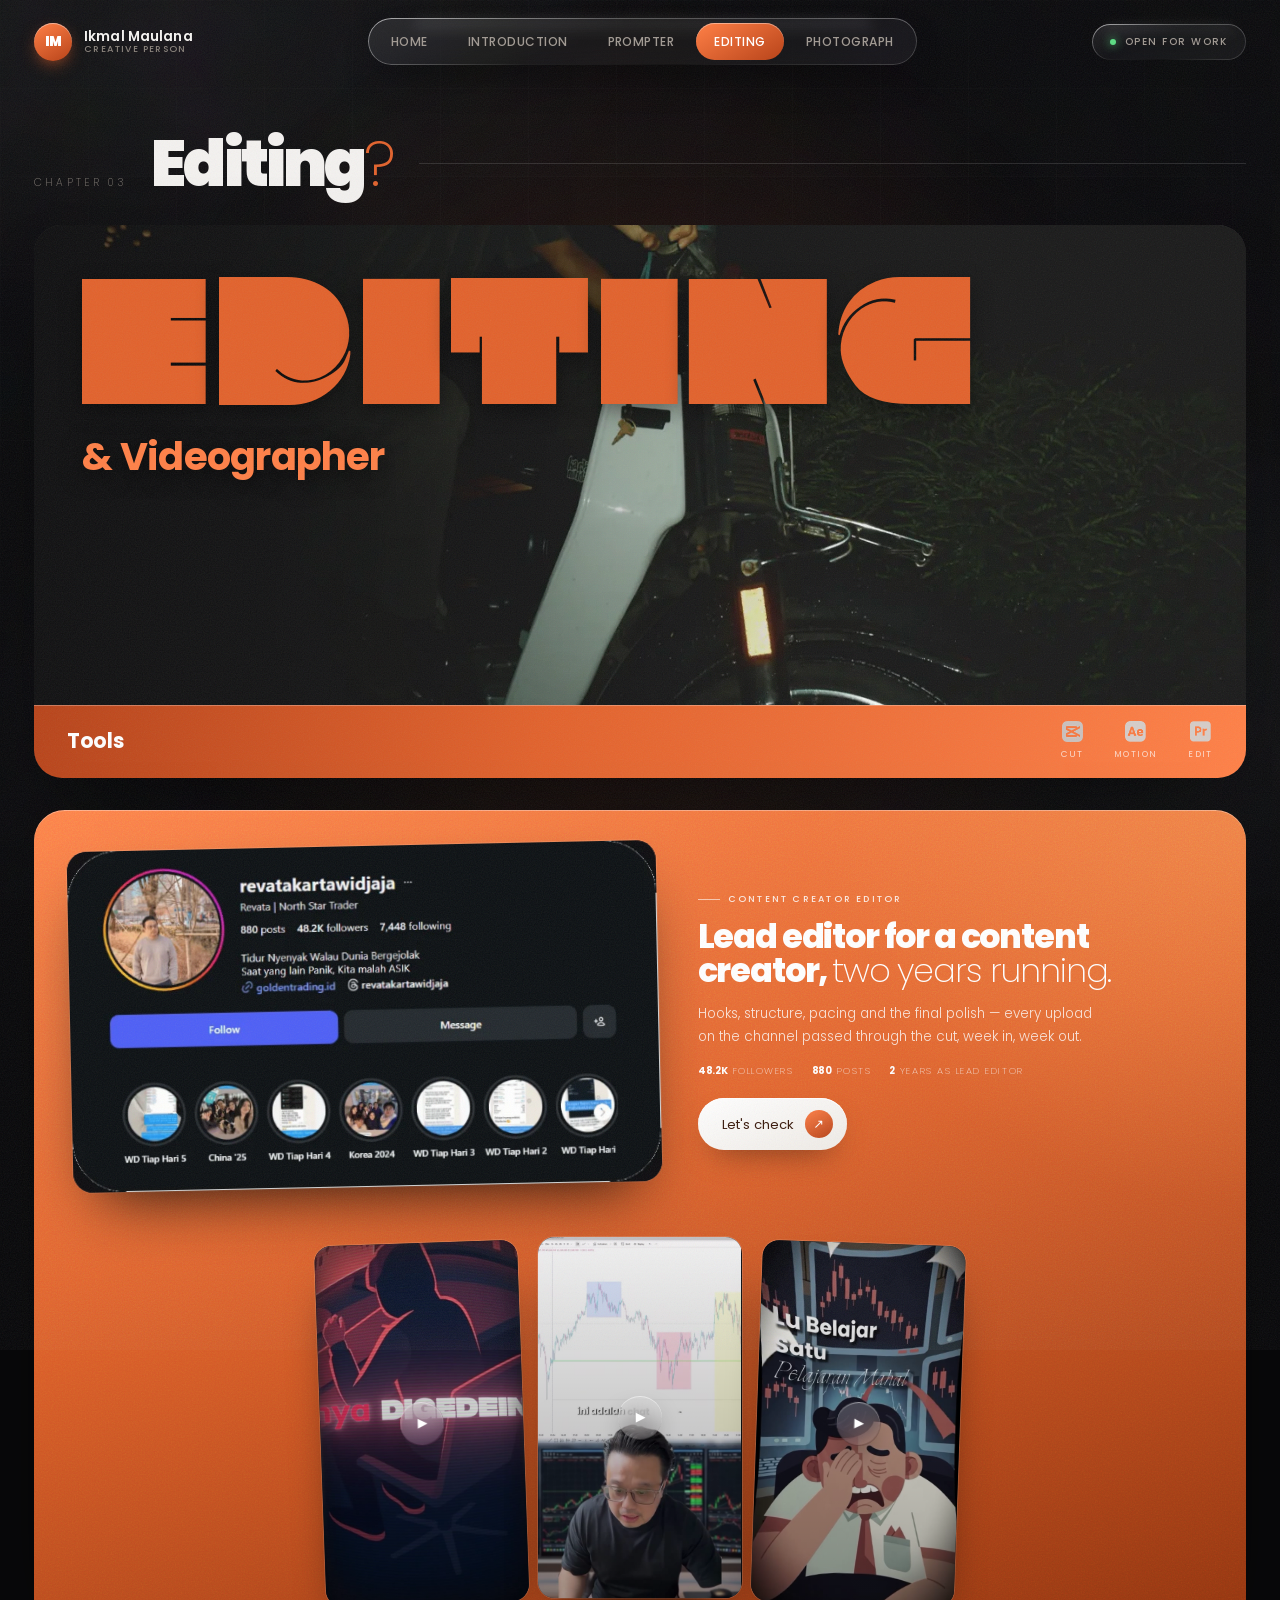
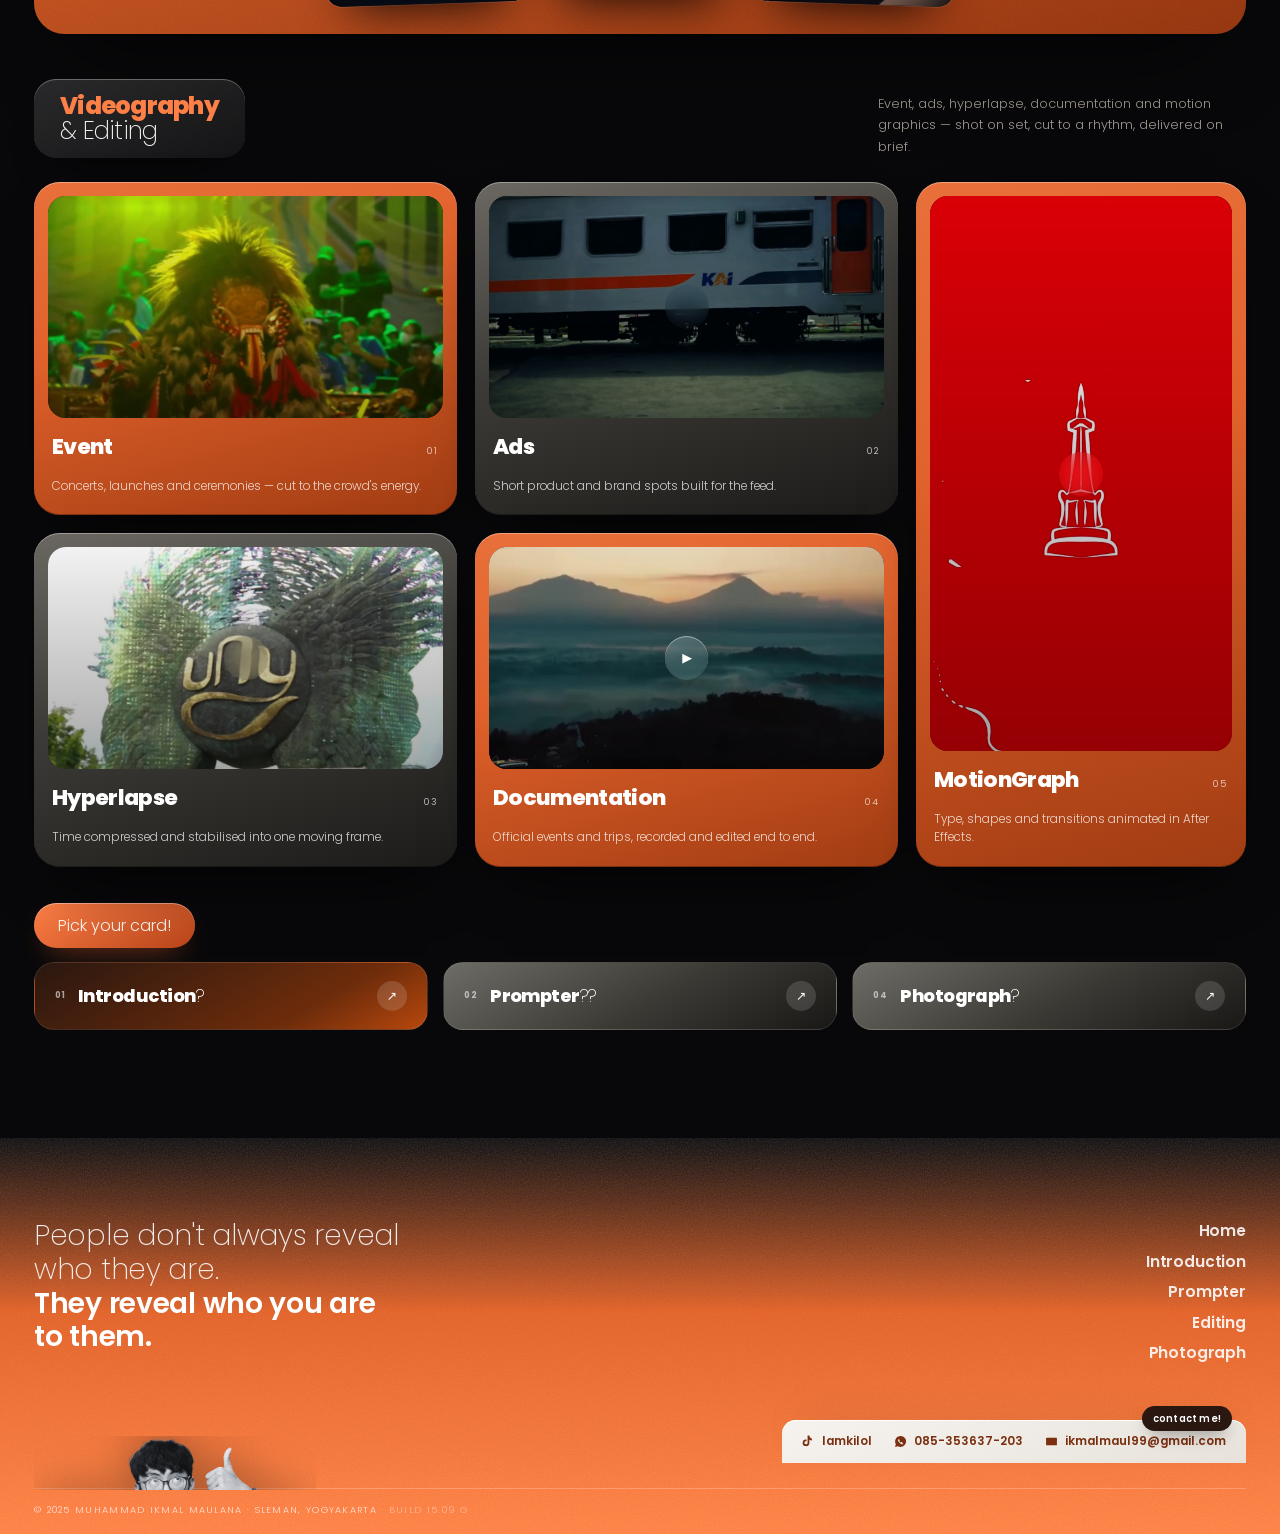
==== editing.html @ 2e22f9b2 "Initial commit" ====
<!DOCTYPE html>
<html lang="en">
<head>
<meta charset="UTF-8">
<meta name="viewport" content="width=device-width, initial-scale=1, viewport-fit=cover">
<title>Editing & Videography — Ikmal Maulana</title>
<meta name="description" content="Two years as lead editor for a content creator. Event, ads, hyperlapse, documentation and motion graphics.">
<meta name="author" content="Muhammad Ikmal Maulana">
<meta name="theme-color" content="#08080a">

<!-- Link preview (WhatsApp, Instagram, X, LinkedIn).
     PENTING: setelah website di-upload, ganti "https://ganti-dengan-domain-kamu.com"
     di bawah dengan alamat asli websitemu. Preview hanya muncul kalau alamatnya lengkap. -->
<meta property="og:type" content="website">
<meta property="og:title" content="Editing & Videography — Ikmal Maulana">
<meta property="og:description" content="Two years as lead editor for a content creator. Event, ads, hyperlapse, documentation and motion graphics.">
<meta property="og:url" content="https://ganti-dengan-domain-kamu.com/editing.html">
<meta property="og:image" content="https://ganti-dengan-domain-kamu.com/assets/share/og-editing.jpg">
<meta property="og:image:width" content="1200">
<meta property="og:image:height" content="630">
<meta property="og:locale" content="en_US">
<meta name="twitter:card" content="summary_large_image">
<meta name="twitter:title" content="Editing & Videography — Ikmal Maulana">
<meta name="twitter:description" content="Two years as lead editor for a content creator. Event, ads, hyperlapse, documentation and motion graphics.">
<meta name="twitter:image" content="https://ganti-dengan-domain-kamu.com/assets/share/og-editing.jpg">

<link rel="icon" href="data:image/svg+xml,%3Csvg xmlns='http://www.w3.org/2000/svg' viewBox='0 0 64 64'%3E%3Cdefs%3E%3ClinearGradient id='g' x1='0' y1='0' x2='1' y2='1'%3E%3Cstop offset='0' stop-color='%23ff8047'/%3E%3Cstop offset='1' stop-color='%23b8441a'/%3E%3C/linearGradient%3E%3C/defs%3E%3Crect width='64' height='64' rx='15' fill='url(%23g)'/%3E%3Ctext x='32' y='44' font-family='Helvetica,Arial,sans-serif' font-size='30' font-weight='bold' fill='%23fff' text-anchor='middle'%3EIM%3C/text%3E%3C/svg%3E">

<link rel="preconnect" href="https://fonts.googleapis.com">
<link rel="preconnect" href="https://fonts.gstatic.com" crossorigin>
<link href="https://fonts.googleapis.com/css2?family=Poppins:wght@100;200;300;400;500;600;700;800;900&display=swap" rel="stylesheet">
<link rel="stylesheet" href="assets/style.css">
<noscript><style>.rv,.rise,.wordmark .gl{opacity:1!important;transform:none!important}#pre{display:none}</style></noscript>
</head>
<body class="sub">

<!-- ░░ ENVIRONMENT ░░ -->
<div class="env">
  <div class="concrete"></div>
  <div class="grid"></div>
  <div class="bloom" id="bloom"></div>
</div>
<div class="grain"></div>

<!-- ░░ NAV ░░ -->
<nav class="nav">
  <a href="index.html" class="mark">
    <span class="mark-glyph">IM</span>
    <span class="mark-txt"><b>Ikmal Maulana</b><span class="mono">Creative Person</span></span>
  </a>

  <div class="nav-mid glass">
    <a href="index.html" class="mono">Home</a>
    <a href="introduction.html" class="mono">Introduction</a>
    <a href="prompter.html" class="mono">Prompter</a>
    <a href="editing.html" class="mono on" aria-current="page">Editing</a>
    <a href="photograph.html" class="mono">Photograph</a>
  </div>

  <div class="nav-end">
    <div class="status glass mono"><span class="led"></span> Open for work</div>
    <button class="burger glass" id="burger" aria-label="Menu">
      <span></span><span></span><span></span>
    </button>
  </div>
</nav>

<!-- ░░ MOBILE SHEET ░░ -->
<div class="sheet glass" id="sheet">
  <a href="introduction.html">Introduction <i>01</i></a>
  <a href="prompter.html">Prompter <i>02</i></a>
  <a href="editing.html" aria-current="page">Editing <i>03</i></a>
  <a href="photograph.html">Photograph <i>04</i></a>
  <a href="mailto:ikmalmaul99@gmail.com">Contact <i>→</i></a>
</div>

<!-- ░░ 03 · EDITING ░░ -->
<section class="chapter" id="editing">
  <div class="wrap">

    <header class="ch-head rv">
      <span class="ch-no">Chapter 03</span>
      <h2 class="ch-title">Editing<em>?</em></h2>
      <span class="ch-rule"></span>
    </header>

    <!-- banner: dark frame, the wordmark set hard left, tools on the rail -->
    <div class="banner banner--edit rv">
      <picture class="banner-bg">
        <source srcset="assets/media/edit-banner.webp" type="image/webp">
        <img src="assets/media/edit-banner.jpg" alt="Night ride on a moped"
             width="1366" height="725" decoding="async" loading="lazy">
      </picture>

      <div class="banner-tl">
        <span class="banner-word dovde" data-split>Editing</span>
        <span class="banner-sub">&amp; Videographer</span>
      </div>

      <div class="rail">
        <span class="rail-lbl">Tools</span>
        <ul class="rail-list">
          <li><img src="assets/tools/capcut.png" alt="CapCut" loading="lazy"><i>Cut</i></li>
          <li><img src="assets/tools/after-effects.png" alt="After Effects" loading="lazy"><i>Motion</i></li>
          <li><img src="assets/tools/premiere-pro.png" alt="Premiere Pro" loading="lazy"><i>Edit</i></li>
        </ul>
      </div>
    </div>

    <!-- ── content creator editor — the band and the receipts ── -->
    <div class="creator rv">
      <div class="creator-card">
        <picture>
          <source srcset="assets/media/edit-creator-profile.webp" type="image/webp">
          <img src="assets/media/edit-creator-profile.jpg" alt="Instagram profile @revatakartawidjaja — 48.2K followers"
               width="784" height="453" decoding="async" loading="lazy">
        </picture>
      </div>

      <div class="creator-say">
        <span class="c-kicker"><i></i>Content Creator Editor</span>
        <h3>Lead editor for a content creator, <em>two years running.</em></h3>
        <p>Hooks, structure, pacing and the final polish — every upload on the channel
           passed through the cut, week in, week out.</p>
        <div class="creator-figs">
          <span><b>48.2K</b> followers</span>
          <span><b>880</b> posts</span>
          <span><b>2</b> years as lead editor</span>
        </div>
        <a class="lede-cta" href="https://www.instagram.com/revatakartawidjaja/" target="_blank" rel="noopener">
          <span>Let's check</span><i>↗</i>
        </a>
      </div>

      <div class="creator-reel">
        <figure class="shot">
          <video src="assets/media/creator-01.mp4" poster="assets/media/thumbs/edit-creator-01.jpg"
                 preload="none" muted loop playsinline aria-label="Creator clip 1"></video>
          <button class="play" type="button" aria-label="Play Creator clip 1"><i>▶</i></button>
        </figure>
        <figure class="shot">
          <video src="assets/media/creator%202.mp4" poster="assets/media/thumbs/edit-creator-02.jpg"
                 preload="none" muted loop playsinline aria-label="Creator clip 2"></video>
          <button class="play" type="button" aria-label="Play Creator clip 2"><i>▶</i></button>
        </figure>
        <figure class="shot">
          <video src="assets/media/Creator%203.mp4" poster="assets/media/thumbs/edit-creator-03.jpg"
                 preload="none" muted loop playsinline aria-label="Creator clip 3"></video>
          <button class="play" type="button" aria-label="Play Creator clip 3"><i>▶</i></button>
        </figure>
      </div>
    </div>

    <!-- ── videography & editing — five kinds of cut ── -->
    <div class="vg-head rv">
      <span class="vg-pill">Videography <em>&amp; Editing</em></span>
      <p>Event, ads, hyperlapse, documentation and motion graphics — shot on set,
         cut to a rhythm, delivered on brief.</p>
    </div>

    <div class="vg-grid">
      <article class="vg-card vg--ev rv">
        <figure class="shot">
          <video src="assets/media/Event.mp4" poster="assets/media/thumbs/edit-event.jpg"
                 preload="none" muted loop playsinline aria-label="Event reel"></video>
          <button class="play" type="button" aria-label="Play Event reel"><i>▶</i></button>
        </figure>
        <div class="vg-foot"><h4>Event</h4><span class="vg-n">01</span></div>
        <span class="vg-sub">Concerts, launches and ceremonies — cut to the crowd's energy.</span>
      </article>
      <article class="vg-card vg--ads rv">
        <figure class="shot">
          <video src="assets/media/ads.mp4" poster="assets/media/thumbs/edit-ads.jpg"
                 preload="none" muted loop playsinline aria-label="Ads reel"></video>
          <button class="play" type="button" aria-label="Play Ads reel"><i>▶</i></button>
        </figure>
        <div class="vg-foot"><h4>Ads</h4><span class="vg-n">02</span></div>
        <span class="vg-sub">Short product and brand spots built for the feed.</span>
      </article>
      <article class="vg-card vg--hy rv">
        <figure class="shot">
          <video src="assets/media/hyperlapse.mp4" poster="assets/media/thumbs/edit-hyperlapse.jpg"
                 preload="none" muted loop playsinline aria-label="Hyperlapse"></video>
          <button class="play" type="button" aria-label="Play Hyperlapse"><i>▶</i></button>
        </figure>
        <div class="vg-foot"><h4>Hyperlapse</h4><span class="vg-n">03</span></div>
        <span class="vg-sub">Time compressed and stabilised into one moving frame.</span>
      </article>
      <article class="vg-card vg--doc rv">
        <figure class="shot">
          <video src="assets/media/documentation.mp4" poster="assets/media/thumbs/edit-documentation.jpg"
                 preload="none" muted loop playsinline aria-label="Documentation reel"></video>
          <button class="play" type="button" aria-label="Play Documentation reel"><i>▶</i></button>
        </figure>
        <div class="vg-foot"><h4>Documentation</h4><span class="vg-n">04</span></div>
        <span class="vg-sub">Official events and trips, recorded and edited end to end.</span>
      </article>
      <article class="vg-card vg--mg rv">
        <figure class="shot">
          <video src="assets/media/motiongraph.mp4" poster="assets/media/thumbs/edit-motiongraph.jpg"
                 preload="none" muted loop playsinline aria-label="Motion graphics"></video>
          <button class="play" type="button" aria-label="Play Motion graphics"><i>▶</i></button>
        </figure>
        <div class="vg-foot"><h4>MotionGraph</h4><span class="vg-n">05</span></div>
        <span class="vg-sub">Type, shapes and transitions animated in After Effects.</span>
      </article>
    </div>

    <!-- ── where to next ── -->
    <nav class="next rv" aria-label="Next chapters">
      <span class="next-lbl">Pick your card!</span>
      <div class="next-row">
        <a href="introduction.html" class="next-card warm">
          <span class="nc-no">01</span>
          <span class="nc-name">Introduction<em>?</em></span>
          <span class="nc-go">↗</span>
        </a>
        <a href="prompter.html" class="next-card cool">
          <span class="nc-no">02</span>
          <span class="nc-name">Prompter<em>??</em></span>
          <span class="nc-go">↗</span>
        </a>
        <a href="photograph.html" class="next-card cool">
          <span class="nc-no">04</span>
          <span class="nc-name">Photograph<em>?</em></span>
          <span class="nc-go">↗</span>
        </a>
      </div>
    </nav>

  </div>
</section>

<!-- ░░ FOOTER ░░ -->
<footer class="foot" id="contact">
  <div class="wrap">
    <div class="foot-top rv">
      <p class="foot-quote">People don't always reveal who they are.<br><b>They reveal who you are to them.</b></p>
      <nav class="foot-nav" aria-label="Footer">
        <a href="index.html">Home</a>
        <a href="introduction.html">Introduction</a>
        <a href="prompter.html">Prompter</a>
        <a href="editing.html">Editing</a>
        <a href="photograph.html">Photograph</a>
      </nav>
    </div>

    <div class="foot-bottom">
      <div class="foot-cut">
        <img src="assets/cards/cut-footer.png" alt="" width="728" height="219" loading="lazy" decoding="async">
      </div>
      <div class="foot-contact">
        <span class="foot-tag">contact me!</span>
        <a href="https://www.tiktok.com/@lamkilol" target="_blank" rel="noopener"><svg viewBox="0 0 24 24"><path d="M16.6 5.8a5 5 0 0 1-3-4.8h-3.3v13.4a2.9 2.9 0 1 1-2-2.8V8.2a6.2 6.2 0 1 0 5.3 6.1V8.7a8.2 8.2 0 0 0 4.7 1.5V6.9a5 5 0 0 1-1.7-1.1z"/></svg><span>lamkilol</span></a>
        <a href="https://wa.me/6285353637203" target="_blank" rel="noopener"><svg viewBox="0 0 24 24"><path d="M12 2a10 10 0 0 0-8.6 15L2 22l5.2-1.4A10 10 0 1 0 12 2zm5.3 14.1c-.2.6-1.3 1.2-1.8 1.2-.5.1-1 .1-1.7-.1a12 12 0 0 1-5.7-5c-.4-.7-.7-1.5-.7-2.2 0-.8.4-1.4.7-1.7.2-.2.4-.3.6-.3h.5c.2 0 .4 0 .5.4l.7 1.7c0 .2 0 .3-.1.5l-.3.4c-.1.1-.3.3-.1.5.4.7 1 1.3 1.6 1.8.5.3.8.5 1 .3l.6-.6c.2-.2.3-.2.5-.1l1.6.8c.2.1.3.2.3.3 0 .1 0 .5-.2 1z"/></svg><span>085-353637-203</span></a>
        <a href="mailto:ikmalmaul99@gmail.com"><svg viewBox="0 0 24 24"><path d="M3 5h18a1 1 0 0 1 1 1v12a1 1 0 0 1-1 1H3a1 1 0 0 1-1-1V6a1 1 0 0 1 1-1zm9 8L4.3 7h15.4L12 13z"/></svg><span>ikmalmaul99@gmail.com</span></a>
      </div>
    </div>

    <p class="foot-copy">© 2025 Muhammad Ikmal Maulana · Sleman, Yogyakarta <span class="build">· build 15.09 g</span></p>
  </div>
</footer>

<script src="assets/app.js"></script>
</body>
</html>
---- assets/style.css ----
/* ══════════════════════════════════════════════════════
   TOKENS — industrial concrete + liquid glass
   ══════════════════════════════════════════════════════ */
:root{
  /* concrete */
  --c-000:#08080a;
  --c-100:#0d0d10;
  --c-200:#131317;
  --c-300:#1a1b20;
  --steel:#33363d;

  /* safety orange */
  --o:#e2622c;
  --o-hi:#ff8047;
  --o-deep:#b8441a;

  /* glass */
  --glass:rgba(255,255,255,.055);
  --glass-2:rgba(255,255,255,.09);
  --glass-brd:rgba(255,255,255,.14);
  --glass-shine:rgba(255,255,255,.55);

  --txt:#f4f2f0;
  --txt-dim:#a29b94;   /* 7.9:1 on the concrete — passes AA */
  --txt-mute:#8a837c;  /* 5.4:1 — passes AA for small text */

  --line-soft:rgba(255,255,255,.13);

  --r-lg:28px;
  --r-md:20px;
  --r-sm:14px;
  --maxw:1320px;

  --ease:cubic-bezier(.22,1,.36,1);
}

*{margin:0;padding:0;box-sizing:border-box}
html{scroll-behavior:smooth;-webkit-text-size-adjust:100%}
body{
  background:var(--c-000);
  color:var(--txt);
  font-family:'Poppins',system-ui,sans-serif;
  font-weight:300;
  line-height:1.6;
  overflow-x:hidden;
  min-height:100vh;
}
img{display:block;max-width:100%}
a{color:inherit;text-decoration:none}
button{font:inherit;color:inherit;background:none;border:0;cursor:pointer}

.mono{font-weight:500;letter-spacing:.15em;text-transform:uppercase}
.display{font-weight:900;text-transform:uppercase;letter-spacing:-.045em;line-height:.84}

/* ── DOVDE BLACK — the display face from the PDF ──
   Caps-only by design: every lowercase codepoint draws the capital glyph.
   So it is used ONLY for the big wordmarks, never for running text and
   never for the mixed-case card titles. */
@font-face{
  font-family:'Dovde';
  /* NOTE: url() inside an external stylesheet resolves against the
     stylesheet, not the page — so this path is relative to assets/ */
  src:url('fonts/Dovde-Black.woff2') format('woff2'),
      url('fonts/Dovde-Black.woff')  format('woff');
  font-weight:400;font-style:normal;font-display:swap;
}
.dovde{
  font-family:'Dovde','Archivo Black','Poppins',sans-serif;
  font-weight:400;
  /* Dovde's sidebearings are tiny, so at display size the letters collide
     unless they are pushed apart. The font-size figures below are computed
     for THIS value — change one and the other must be recomputed. */
  letter-spacing:.02em;
  line-height:.88;
  text-transform:uppercase;
  white-space:nowrap;
}

/* ══════════════════════════════════════════════════════
   ENVIRONMENT — concrete floor, grid, grain, glow
   ══════════════════════════════════════════════════════ */
.env{position:fixed;inset:0;z-index:0;pointer-events:none;overflow:hidden}

/* concrete blotches */
.env .concrete{
  position:absolute;inset:-10%;
  background:
    radial-gradient(60% 45% at 18% 12%, rgba(255,255,255,.045), transparent 60%),
    radial-gradient(50% 40% at 82% 70%, rgba(255,255,255,.03), transparent 62%),
    radial-gradient(70% 50% at 50% 105%, rgba(0,0,0,.7), transparent 60%),
    var(--c-000);
}
.env .concrete::after{
  content:"";position:absolute;inset:0;
  opacity:.5;mix-blend-mode:overlay;
  background-image:url("data:image/svg+xml,%3Csvg xmlns='http://www.w3.org/2000/svg' width='700' height='700'%3E%3Cfilter id='c'%3E%3CfeTurbulence type='fractalNoise' baseFrequency='.011' numOctaves='5'/%3E%3C/filter%3E%3Crect width='700' height='700' filter='url(%23c)'/%3E%3C/svg%3E");
}

/* engineering grid */
.env .grid{
  position:absolute;inset:0;opacity:.5;
  background-image:
    linear-gradient(rgba(255,255,255,.028) 1px,transparent 1px),
    linear-gradient(90deg,rgba(255,255,255,.028) 1px,transparent 1px);
  background-size:88px 88px;
  mask-image:radial-gradient(120% 90% at 50% 30%,#000 30%,transparent 78%);
  -webkit-mask-image:radial-gradient(120% 90% at 50% 30%,#000 30%,transparent 78%);
}

/* orange bloom that follows the deck */
.env .bloom{
  position:absolute;left:50%;top:58%;width:min(1100px,120vw);aspect-ratio:1;
  transform:translate(-50%,-50%);
  background:radial-gradient(circle,rgba(226,98,44,.20),rgba(226,98,44,.06) 42%,transparent 66%);
  filter:blur(30px);
  transition:transform .9s var(--ease);
}

/* film grain */
.grain{
  /* kept light — on large pale letterforms a heavy grain reads as smudging */
  position:fixed;inset:-50%;z-index:60;pointer-events:none;opacity:.08;
  background-image:url("data:image/svg+xml,%3Csvg xmlns='http://www.w3.org/2000/svg' width='260' height='260'%3E%3Cfilter id='n'%3E%3CfeTurbulence type='fractalNoise' baseFrequency='.85' numOctaves='4'/%3E%3C/filter%3E%3Crect width='260' height='260' filter='url(%23n)'/%3E%3C/svg%3E");
  animation:grainShift 640ms steps(2) infinite;
}
@keyframes grainShift{
  0%{transform:translate(0,0)}25%{transform:translate(-3%,2%)}
  50%{transform:translate(2%,-3%)}75%{transform:translate(-2%,-2%)}100%{transform:translate(0,0)}
}

/* ══════════════════════════════════════════════════════
   GLASS PRIMITIVE — the iOS-style panel
   ══════════════════════════════════════════════════════ */
.glass{
  position:relative;
  background:linear-gradient(160deg,rgba(255,255,255,.10),rgba(255,255,255,.035) 40%,rgba(255,255,255,.05));
  backdrop-filter:blur(22px) saturate(160%);
  -webkit-backdrop-filter:blur(22px) saturate(160%);
  border-radius:var(--r-md);
  box-shadow:
    inset 0 1px 0 rgba(255,255,255,.22),
    inset 0 -1px 0 rgba(0,0,0,.35),
    0 18px 40px -18px rgba(0,0,0,.85);
  isolation:isolate;
}
/* hairline gradient border */
.glass::before{
  content:"";position:absolute;inset:0;border-radius:inherit;padding:1px;
  background:linear-gradient(150deg,rgba(255,255,255,.5),rgba(255,255,255,.06) 38%,rgba(255,255,255,.02) 62%,rgba(255,255,255,.22));
  -webkit-mask:linear-gradient(#000 0 0) content-box,linear-gradient(#000 0 0);
  -webkit-mask-composite:xor;mask-composite:exclude;
  pointer-events:none;
}
/* specular sweep along the top */
.glass::after{
  content:"";position:absolute;left:8%;right:8%;top:0;height:38%;border-radius:inherit;
  background:linear-gradient(180deg,rgba(255,255,255,.16),transparent);
  filter:blur(6px);pointer-events:none;opacity:.7;
}

/* ══════════════════════════════════════════════════════
   PRELOADER
   ══════════════════════════════════════════════════════ */
#pre{
  position:fixed;inset:0;z-index:200;background:var(--c-000);
  display:grid;place-items:center;
  transition:opacity .7s var(--ease),visibility .7s;
}
#pre.done{opacity:0;visibility:hidden}
.pre-in{width:min(340px,74vw);text-align:left}
.pre-row{display:flex;justify-content:space-between;align-items:baseline;font-size:.66rem;color:var(--txt-mute)}
.pre-num{font-weight:900;font-size:2.4rem;color:var(--txt);line-height:1;letter-spacing:-.03em}
.pre-bar{height:2px;background:rgba(255,255,255,.1);margin-top:14px;overflow:hidden}
.pre-fill{height:100%;width:0%;background:linear-gradient(90deg,var(--o-deep),var(--o-hi));transition:width .18s linear}

/* ══════════════════════════════════════════════════════
   SPOTLIGHT — the glass catches the light where the pointer is.
   Nothing chases the cursor, so there is nothing that can lag behind:
   the pointer position only moves a gradient that is already painted.
   ══════════════════════════════════════════════════════ */
.slab{--mx:50%;--my:35%;--lit:0}
.slab .sheen,.bio .sheen{
  position:absolute;inset:0;border-radius:inherit;
  pointer-events:none;overflow:hidden;
  opacity:var(--lit);
  transition:opacity .5s var(--ease);
}
/* warm pool of light under the pointer */
.slab .sheen::before,.bio .sheen::before{
  content:"";position:absolute;inset:0;
  background:radial-gradient(
    360px 360px at var(--mx) var(--my),
    rgba(255,190,150,.13),
    rgba(255,140,90,.05) 42%,
    transparent 68%);
}
/* a tighter, cooler specular kick — the highlight on real glass */
.slab .sheen::after,.bio .sheen::after{
  content:"";position:absolute;inset:0;
  background:radial-gradient(
    150px 150px at var(--mx) var(--my),
    rgba(255,255,255,.10),
    transparent 70%);
  mix-blend-mode:overlay;
}
/* the hairline edge brightens on the side nearest the pointer */
.slab .edge,.bio .edge{
  position:absolute;inset:0;border-radius:inherit;padding:1px;
  pointer-events:none;opacity:var(--lit);
  transition:opacity .5s var(--ease);
  background:radial-gradient(
    420px 420px at var(--mx) var(--my),
    rgba(255,255,255,.55),
    transparent 60%);
  -webkit-mask:linear-gradient(#000 0 0) content-box,linear-gradient(#000 0 0);
  -webkit-mask-composite:xor;mask-composite:exclude;
}

/* ── FOCUS — visible for keyboard users, invisible for mouse users ── */
:focus-visible{outline:none}
a:focus-visible,button:focus-visible{
  outline:2px solid var(--o-hi);
  outline-offset:3px;
  border-radius:6px;
}
.card:focus-visible{outline:none}
.slot:focus-within .face{
  outline:2px solid var(--o-hi);
  outline-offset:4px;
}

/* ══════════════════════════════════════════════════════
   NAV
   ══════════════════════════════════════════════════════ */
.nav{
  position:fixed;top:0;left:0;right:0;z-index:80;
  display:flex;align-items:center;justify-content:space-between;gap:16px;
  padding:18px clamp(16px,3vw,34px);
}
.mark{display:flex;align-items:center;gap:12px}
.mark-glyph{
  width:38px;height:38px;border-radius:50%;display:grid;place-items:center;flex:none;
  background:linear-gradient(150deg,var(--o-hi),var(--o-deep));
  box-shadow:inset 0 1px 0 rgba(255,255,255,.45),0 6px 18px -6px rgba(226,98,44,.9);
  color:#fff;font-weight:900;font-size:.82rem;letter-spacing:-.04em;
}
.mark-txt{line-height:1.15}
.mark-txt b{display:block;font-size:.84rem;font-weight:600;letter-spacing:.01em}
.mark-txt span{display:block;font-size:.58rem;color:var(--txt-mute)}

.nav-mid{display:flex;gap:4px;padding:5px;border-radius:999px}
.nav-mid a{
  padding:9px 18px;border-radius:999px;font-size:.76rem;letter-spacing:.04em;color:var(--txt-dim);
  transition:color .3s,background .3s;position:relative;z-index:1;
}
.nav-mid a:hover{color:#fff;background:rgba(255,255,255,.08)}
.nav-mid a.on{color:#fff;background:linear-gradient(150deg,var(--o-hi),var(--o-deep));box-shadow:inset 0 1px 0 rgba(255,255,255,.4)}

.nav-end{display:flex;align-items:center;gap:10px}
.status{
  display:flex;align-items:center;gap:9px;padding:10px 18px;border-radius:999px;
  font-size:.62rem;color:var(--txt-dim);
}
.led{width:6px;height:6px;border-radius:50%;background:#5ddc84;box-shadow:0 0 10px #5ddc84;animation:led 2.2s ease-in-out infinite}
@keyframes led{0%,100%{opacity:1}50%{opacity:.35}}
.burger{display:none;width:44px;height:44px;border-radius:14px;place-items:center}
.burger span{display:block;width:17px;height:1.5px;background:var(--txt);margin:3px 0;transition:transform .3s var(--ease),opacity .3s}
.burger.x span:nth-child(1){transform:translateY(4.5px) rotate(45deg)}
.burger.x span:nth-child(2){opacity:0}
.burger.x span:nth-child(3){transform:translateY(-4.5px) rotate(-45deg)}

/* ══════════════════════════════════════════════════════
   HERO
   ══════════════════════════════════════════════════════ */
.stage{position:relative;z-index:1;min-height:100svh;display:flex;flex-direction:column;padding-top:96px}
.wrap{width:100%;max-width:var(--maxw);margin:0 auto;padding:0 clamp(16px,3vw,34px)}

/* ── SLAB — the big frosted panel that holds the title and the deck,
      the web version of the rounded container on page 1 of the PDF ── */
.slab{
  --pad-x:clamp(18px,2.6vw,40px);
  --pad-y:clamp(22px,3vw,40px);
  position:relative;
  padding:var(--pad-y) var(--pad-x) calc(var(--pad-y) + 6px);
  border-radius:clamp(26px,2.8vw,44px);
  background:linear-gradient(158deg,
    rgba(255,255,255,.085),
    rgba(255,255,255,.024) 44%,
    rgba(255,255,255,.05));
  backdrop-filter:blur(28px) saturate(150%);
  -webkit-backdrop-filter:blur(28px) saturate(150%);
  box-shadow:
    inset 0 1px 0 rgba(255,255,255,.18),
    inset 0 -1px 0 rgba(0,0,0,.42),
    0 44px 100px -46px rgba(0,0,0,.95);
  /* cards lift out of the panel on hover, so never clip */
  overflow:visible;
}
/* hairline edge */
.slab::before{
  content:"";position:absolute;inset:0;border-radius:inherit;padding:1px;
  background:linear-gradient(150deg,
    rgba(255,255,255,.42),
    rgba(255,255,255,.05) 36%,
    rgba(255,255,255,.02) 64%,
    rgba(255,255,255,.18));
  -webkit-mask:linear-gradient(#000 0 0) content-box,linear-gradient(#000 0 0);
  -webkit-mask-composite:xor;mask-composite:exclude;
  pointer-events:none;
}
/* specular sheen across the top edge */
.slab::after{
  content:"";position:absolute;left:6%;right:6%;top:0;height:22%;
  border-radius:inherit;
  background:linear-gradient(180deg,rgba(255,255,255,.13),transparent);
  filter:blur(10px);pointer-events:none;
}
/* four rivets — the industrial half of the language */
.slab-rivets i{
  position:absolute;width:5px;height:5px;border-radius:50%;
  background:rgba(255,255,255,.26);
  box-shadow:inset 0 -1px 1px rgba(0,0,0,.7),0 0 6px rgba(255,255,255,.12);
}
.slab-rivets i:nth-child(1){top:14px;left:16px}
.slab-rivets i:nth-child(2){top:14px;right:16px}
.slab-rivets i:nth-child(3){bottom:14px;left:16px}
.slab-rivets i:nth-child(4){bottom:14px;right:16px}

.head{display:flex;align-items:flex-end;justify-content:space-between;gap:30px;flex-wrap:wrap}
/* ── KICKER — Thin against Black on one line ── */
.tagline{
  display:flex;align-items:center;gap:10px;
  font-size:.62rem;text-transform:uppercase;
  margin-bottom:16px;
}
.tagline i{display:block;width:26px;height:1px;background:var(--steel);font-style:normal;flex:none}
.tagline span{font-weight:200;letter-spacing:.28em;color:var(--txt-mute)}
.tagline b{font-weight:800;letter-spacing:.04em;color:var(--o)}

/* ── DOVDE WORDMARK, set as real text ──
   .wm-box is the measuring container; the font-size below is the exact
   figure that makes the word span its full width (the string's own advance
   width is 6.95em, so 100/6.95 = 14.39cqw). */
.title{position:relative;display:flex;align-items:flex-start;gap:clamp(6px,1vw,16px);margin-top:2px}
.wm-box{flex:1 1 auto;min-width:0;container-type:inline-size}
.wordmark{
  display:block;
  font-size:min(13.27cqw, 24vh);   /* height cap keeps the hero on one screen */
  color:var(--txt);
}
.wordmark,.wordmark .gl{text-shadow:none}   /* the letterforms carry themselves */
.wordmark .gl{display:inline-block;will-change:transform,opacity;transition:color .5s var(--ease)}
.title:hover .wordmark{color:var(--o)}

.badge{
  display:inline-flex;align-items:center;gap:6px;vertical-align:top;flex:none;
  font-weight:500;font-size:clamp(.52rem,.75vw,.72rem);letter-spacing:.14em;
  padding:5px 11px;border-radius:8px;margin-left:.25em;
  background:linear-gradient(150deg,var(--o-hi),var(--o-deep));color:#fff;
  box-shadow:inset 0 1px 0 rgba(255,255,255,.45);
  margin-top:.4em;
}
/* ══════════════════════════════════════════════════════
   IDENT — the typographic play. Poppins carries 100→900, so the
   contrast comes from WEIGHT, not from size or colour: a hairline
   ExtraLight first name against a Black surname at the same size,
   then everything around it deliberately quiet.
   ══════════════════════════════════════════════════════ */
.ident{
  display:flex;align-items:baseline;flex-wrap:wrap;
  gap:10px clamp(18px,2.4vw,36px);
  margin-top:18px;
}

/* — the name: 200 vs 800, identical size — */
.who{
  display:flex;align-items:baseline;gap:.34em;flex-wrap:wrap;
  font-size:clamp(1.05rem,1.9vw,1.7rem);
  line-height:1.05;
}
.who-thin{
  font-weight:200;
  letter-spacing:.02em;
  color:var(--txt-dim);
}
.who-fat{
  font-weight:800;
  letter-spacing:-.025em;
  color:var(--txt);
}

/* — roles: Light, tiny, wide. Quiet on purpose so the name reads loud — */
.roles{
  display:flex;flex-wrap:wrap;align-items:baseline;
  gap:4px 18px;list-style:none;
  padding-left:clamp(0px,1.6vw,22px);
  border-left:1px solid var(--line-soft);
}
.roles li{
  display:flex;align-items:baseline;gap:7px;
  font-weight:300;font-size:.63rem;
  letter-spacing:.19em;text-transform:uppercase;
  color:var(--txt-dim);
  white-space:nowrap;
}
.roles i{
  font-style:normal;font-weight:700;font-size:.52rem;
  letter-spacing:.06em;color:var(--o);
}

/* — spec plate: Thin label stacked over a Semibold value — */
.spec{display:flex;gap:clamp(14px,1.8vw,26px);margin-left:auto}
.spec div{display:flex;flex-direction:column;gap:1px}
.spec dt{
  font-weight:200;font-size:.5rem;
  letter-spacing:.3em;text-transform:uppercase;
  color:var(--txt-mute);
}
.spec dd{
  font-weight:300;font-size:.68rem;
  letter-spacing:.01em;color:var(--txt-dim);
}
.spec dd b{font-weight:600;color:var(--txt)}

/* ── DECK ── */
.deck-head{display:flex;align-items:center;justify-content:space-between;gap:18px;margin:clamp(26px,4vh,48px) 0 18px}
.pick{
  display:inline-flex;align-items:center;gap:11px;padding:11px 24px;border-radius:999px;
  font-weight:300;font-size:1.06rem;letter-spacing:.005em;text-transform:none;
  color:rgba(255,255,255,.94);
  background:linear-gradient(150deg,var(--o-hi),var(--o-deep));
  box-shadow:inset 0 1px 0 rgba(255,255,255,.42),0 12px 30px -14px rgba(226,98,44,.95);
}
.pick .kbd{
  font-weight:400;font-size:.56rem;letter-spacing:.1em;padding:3px 7px;border-radius:6px;
  background:rgba(0,0,0,.28);text-transform:uppercase;
}
.deck-hint{font-size:.6rem;color:var(--txt-mute);display:flex;align-items:center;gap:8px}
.deck-hint i{display:block;width:30px;height:1px;background:var(--steel);font-style:normal;flex:none}
/* the hint tells the truth for the device it is read on */
.hint-touch{display:none}
@media(hover:none),(pointer:coarse){
  .hint-mouse{display:none}
  .hint-touch{display:inline}
}

/* ── DOTS — only on the swipeable layout ── */
.dots{display:none;justify-content:center;gap:8px;padding:4px 0 2px}
.dots button{
  width:26px;height:22px;padding:0;
  display:grid;place-items:center;
  -webkit-tap-highlight-color:transparent;
}
.dots button::before{
  content:"";display:block;
  width:22px;height:3px;border-radius:2px;
  background:rgba(255,255,255,.18);
  transition:background .35s var(--ease),width .35s var(--ease);
}
.dots button.on::before{
  width:26px;
  background:linear-gradient(90deg,var(--o-hi),var(--o-deep));
}

.deck-scroll{padding:14px 0 4px}
.deck{
  display:flex;justify-content:center;align-items:flex-end;gap:clamp(10px,1.4vw,20px);
  perspective:1600px;transform-style:preserve-3d;
}

/* SLOT — a fixed footprint that never moves or resizes.
   The hover target lives here, so the pointer can't lose the card
   mid-animation (that was what made the old version flicker). */
.slot{
  position:relative;flex:1 1 0;min-width:0;
  /* height-aware: a card is 50/37 as tall as it is wide, so 29.6vh of width
     = 40vh of height. Keeps the whole deck inside the fold on short screens */
  max-width:min(310px, 29.6vh);
  aspect-ratio:37/50;
  perspective:1100px;
  container-type:inline-size;
}
.slot:nth-child(1){--rot:-4.5deg;--ty:16px}
.slot:nth-child(2){--rot:-1.5deg;--ty:2px}
.slot:nth-child(3){--rot:1.5deg; --ty:2px}
.slot:nth-child(4){--rot:4.5deg; --ty:16px}

/* CARD — carries the resting angle and the lift. Nothing here changes
   layout, only transform, so neighbours never shift. */
.card{
  --sc:1;
  position:absolute;inset:0;display:block;
  transform:translateY(var(--ty)) rotate(var(--rot)) scale(var(--sc));
  transform-style:preserve-3d;
  transition:transform .6s var(--ease),filter .45s var(--ease);
  will-change:transform;
}

/* FACE — the visible surface. Takes the mouse tilt on a short, snappy
   transition so it tracks the cursor instead of lagging behind it. */
.face{
  --rx:0deg;--ry:0deg;
  position:absolute;inset:0;
  border-radius:var(--r-lg);overflow:hidden;
  background:var(--c-200);
  transform:rotateX(var(--rx)) rotateY(var(--ry));
  transition:transform .25s ease-out,box-shadow .5s var(--ease);
  box-shadow:0 30px 60px -30px rgba(0,0,0,.95);
}

/* card surface: dark at the top, blooming into colour behind the subject
   — same build as the PDF cards */
.card-bg{position:absolute;inset:0}

/* each card gets its own gradient — different angle, different bloom,
   different point where the colour peaks, so the deck never looks flat */

/* 01 · INTRODUCTION — warm, tilted, orange climbs early and peaks at the foot */
.card--intro .card-bg{
  background:
    radial-gradient(62% 44% at 44% 72%, rgba(255,166,96,.50), transparent 74%),
    linear-gradient(168deg,
      #1a1512  0%,
      #2b1a11 13%,
      #6b2c0d 31%,
      #ad450d 49%,
      #d25812 72%,
      #e46a1b 100%);
}
.card--intro .card-halo{
  background:radial-gradient(38% 30% at 58% 62%, rgba(0,0,0,.30), transparent 76%);
}

/* 02 · PROMPTER — cool, near-vertical, bright silver top falling to charcoal */
.card--prompter .card-bg{
  background:
    radial-gradient(66% 42% at 50% 16%, rgba(243,242,240,.36), transparent 72%),
    linear-gradient(176deg,
      #b2b0ab  0%,
      #9c9a94 20%,
      #706e69 44%,
      #413f3b 68%,
      #232220 86%,
      #121111 100%);
}
.card--prompter .card-halo{
  background:radial-gradient(44% 36% at 50% 60%, rgba(0,0,0,.26), transparent 80%);
}

/* 03 · EDITING — warm but moodier: bigger black field, orange bloom kept low */
.card--editing .card-bg{
  background:
    radial-gradient(50% 36% at 56% 78%, rgba(255,138,62,.62), transparent 70%),
    linear-gradient(188deg,
      #121011  0%,
      #181414 22%,
      #33190e 40%,
      #8a360b 58%,
      #c9530e 78%,
      #b8480c 100%);
}
.card--editing .card-halo{
  background:radial-gradient(40% 32% at 60% 58%, rgba(0,0,0,.34), transparent 78%);
}

/* 04 · PHOTOGRAPH — cool, diagonal: light spills in from the upper left */
.card--photo .card-bg{
  background:
    radial-gradient(72% 50% at 30% 12%, rgba(248,246,242,.38), transparent 74%),
    linear-gradient(158deg,
      #aaa69e  0%,
      #98948b 18%,
      #757168 40%,
      #4c4943 62%,
      #2b2925 82%,
      #151412 100%);
}
.card--photo .card-halo{
  background:radial-gradient(46% 38% at 52% 62%, rgba(0,0,0,.22), transparent 82%);
}

/* base layer for the halo */
.card-halo{position:absolute;inset:0}
.card-bg::after{
  content:"";position:absolute;inset:0;opacity:.32;mix-blend-mode:overlay;
  background-image:url("data:image/svg+xml,%3Csvg xmlns='http://www.w3.org/2000/svg' width='420' height='420'%3E%3Cfilter id='g'%3E%3CfeTurbulence type='fractalNoise' baseFrequency='.7' numOctaves='3'/%3E%3C/filter%3E%3Crect width='420' height='420' filter='url(%23g)'/%3E%3C/svg%3E");
}
.card-vig{
  position:absolute;inset:0;pointer-events:none;
  background:
    linear-gradient(180deg,rgba(0,0,0,.16) 0%,transparent 18%,transparent 78%,rgba(0,0,0,.28) 100%),
    radial-gradient(125% 95% at 50% 42%, transparent 60%, rgba(0,0,0,.26) 100%);
}

.card-photo{
  position:absolute;left:50%;bottom:0;
  /* height:auto is required — without it the img's height ATTRIBUTE wins
     and the photo stretches. max-width:none beats the global img reset. */
  width:104%;height:auto;max-width:none;
  transform:translateX(-50%) scale(1);
  transform-origin:50% 100%;
  transition:transform .8s var(--ease);
  /* the cutouts already carry their own soft halo — keep this light */
  filter:drop-shadow(0 14px 26px rgba(0,0,0,.5));
}
.slot:hover .card-photo,.slot:focus-within .card-photo{transform:translateX(-50%) scale(1.07)}

.card-no{
  position:absolute;top:14px;right:16px;z-index:2;
  font-weight:500;font-size:.58rem;letter-spacing:.16em;
  color:rgba(255,255,255,.55);
}
.card-title{
  position:absolute;top:10px;left:14px;right:14px;z-index:2;
  font-weight:900;text-transform:none;
  line-height:.93;letter-spacing:-.035em;
  /* fallback for browsers without container queries */
  font-size:clamp(1.15rem,3.5vw,2.9rem);
  color:#fff;
  text-shadow:0 2px 10px rgba(0,0,0,.35),0 10px 34px rgba(0,0,0,.45);
}
/* the title scales off the CARD's width, not the viewport, so it stays
   proportional whether the deck is wide, narrow, or swiped on a phone */
@supports (font-size:1cqw){
  .card-title{font-size:15cqw}
}
.card.cool .card-title{color:var(--o-hi)}

/* glass footer plate inside the card */
.plate{
  position:absolute;left:12px;right:12px;bottom:12px;
  display:flex;align-items:center;justify-content:space-between;gap:12px;
  padding:12px 14px;border-radius:var(--r-sm);
  background:linear-gradient(160deg,rgba(255,255,255,.16),rgba(255,255,255,.05));
  backdrop-filter:blur(16px) saturate(150%);
  -webkit-backdrop-filter:blur(16px) saturate(150%);
  box-shadow:inset 0 1px 0 rgba(255,255,255,.32),inset 0 -1px 0 rgba(0,0,0,.3);
  transform:translateY(120%);opacity:0;
  transition:transform .6s var(--ease),opacity .45s var(--ease);
}
.slot:hover .plate,.slot:focus-within .plate{transform:translateY(0);opacity:1}
.plate .lbl{font-weight:500;font-size:.56rem;letter-spacing:.12em;text-transform:uppercase;color:rgba(255,255,255,.8)}
.plate .go{
  width:32px;height:32px;flex:none;border-radius:50%;display:grid;place-items:center;
  background:rgba(255,255,255,.9);color:#141518;font-size:.8rem;
  transition:transform .4s var(--ease);
}
.slot:hover .plate .go{transform:rotate(-45deg)}

/* shine sweep */
.shine{
  position:absolute;inset:-40%;pointer-events:none;
  background:linear-gradient(105deg,transparent 38%,rgba(255,255,255,.32) 48%,transparent 58%);
  transform:translateX(-120%);
}
.slot:hover .shine{transition:transform 1.1s var(--ease);transform:translateX(120%)}

/* rivet corners — industrial detail */
.card-rivets i{
  position:absolute;width:4px;height:4px;border-radius:50%;
  background:rgba(255,255,255,.35);box-shadow:inset 0 -1px 1px rgba(0,0,0,.6);
}
.card-rivets i:nth-child(1){top:10px;right:12px}
.card-rivets i:nth-child(2){bottom:10px;left:12px;opacity:.5}

/* hover choreography — driven entirely from the stationary slot */
.deck:hover .card{filter:saturate(.68) brightness(.72)}
.slot:hover,.slot:focus-within{z-index:5}
.slot:hover .card,.slot:focus-within .card{
  --rot:0deg;--ty:-26px;--sc:1.06;
  filter:none;
}
.slot:hover .face,.slot:focus-within .face{
  box-shadow:0 54px 96px -34px rgba(0,0,0,1),0 0 0 1px rgba(255,255,255,.12);
}

/* ── FOOT STRIP ── */
.strip{margin-top:auto;padding:26px 0 20px}
.strip-in{display:flex;align-items:center;justify-content:space-between;gap:20px;flex-wrap:wrap}
.ticker{
  flex:1 1 320px;min-width:0;overflow:hidden;
  padding:12px 0;border-radius:999px;
  mask-image:linear-gradient(90deg,transparent,#000 8%,#000 92%,transparent);
  -webkit-mask-image:linear-gradient(90deg,transparent,#000 8%,#000 92%,transparent);
}
.ticker-track{display:flex;gap:0;width:max-content;animation:roll 26s linear infinite}
.ticker:hover .ticker-track{animation-play-state:paused}
.ticker span{font-weight:500;font-size:.62rem;letter-spacing:.16em;text-transform:uppercase;color:var(--txt-dim);padding:0 20px;white-space:nowrap}
.ticker span::after{content:"◆";color:var(--o);margin-left:20px;font-size:.5rem;vertical-align:middle}
@keyframes roll{to{transform:translateX(-50%)}}

.dock{display:flex;align-items:center;gap:6px;padding:6px;border-radius:999px}
.dock a{
  display:flex;align-items:center;gap:9px;padding:10px 17px;border-radius:999px;
  font-size:.7rem;color:var(--txt-dim);transition:background .3s,color .3s,transform .3s var(--ease);
}
.dock a:hover{background:rgba(255,255,255,.09);color:#fff;transform:translateY(-2px)}
.dock a.hi{background:linear-gradient(150deg,var(--o-hi),var(--o-deep));color:#fff;box-shadow:inset 0 1px 0 rgba(255,255,255,.4)}
.dock a.hi:hover{filter:brightness(1.08)}
.dock svg{width:14px;height:14px;flex:none;fill:currentColor}

.scroll-cue{
  display:flex;align-items:center;gap:10px;font-size:.56rem;color:var(--txt-mute);
  justify-content:center;padding-bottom:14px;
}
.scroll-cue .rail{width:1px;height:34px;background:linear-gradient(180deg,transparent,var(--steel));position:relative;overflow:hidden}
.scroll-cue .rail::after{content:"";position:absolute;inset:0;background:var(--o);animation:drop 1.9s var(--ease) infinite}
@keyframes drop{0%{transform:translateY(-100%)}60%,100%{transform:translateY(100%)}}

/* ── entrance animation ── */
.rise{opacity:0;transform:translateY(30px)}
body.ready .rise{opacity:1;transform:none;transition:opacity .9s var(--ease),transform .9s var(--ease)}
body.ready .d1{transition-delay:.10s}
body.ready .d2{transition-delay:.18s}
body.ready .d3{transition-delay:.26s}
body.ready .d4{transition-delay:.34s}
body.ready .d5{transition-delay:.42s}

.wordmark .gl{opacity:0;transform:translateY(.6em)}
body.ready .wordmark .gl{
  opacity:1;transform:none;
  transition:opacity .7s var(--ease),transform .95s var(--ease),color .5s var(--ease);
  transition-delay:calc(.14s + var(--i) * .045s);
}

/* deal the cards in — the animation runs on the SLOT so it can never
   fight the card's own hover transform */
body.ready .slot{animation:dealIn .95s var(--ease) backwards;animation-delay:calc(.44s + var(--i) * .08s)}
@keyframes dealIn{
  from{opacity:0;transform:translateY(90px) scale(.94)}
}

/* ══════════════════════════════════════════════════════
   CHAPTER — the section shell, same glass + concrete language
   ══════════════════════════════════════════════════════ */
.chapter{
  position:relative;z-index:1;
  padding:clamp(64px,9vh,120px) 0 clamp(40px,6vh,80px);
  scroll-margin-top:84px;
}

.ch-head{display:flex;align-items:baseline;gap:clamp(12px,2vw,28px);margin-bottom:clamp(24px,3.6vh,44px)}
.ch-no{
  flex:none;font-weight:200;font-size:.66rem;
  letter-spacing:.3em;text-transform:uppercase;color:var(--txt-mute);
}
.ch-title{
  font-weight:900;letter-spacing:-.045em;line-height:.9;
  font-size:clamp(1.9rem,5.2vw,4rem);
}
.ch-title em{font-style:normal;font-weight:200;color:var(--o)}
.ch-rule{flex:1;min-width:16px;height:1px;background:var(--line-soft);align-self:center}

/* ── HELLO card ── */
.bio{
  position:relative;
  display:grid;grid-template-columns:minmax(180px,290px) 1fr;
  gap:clamp(22px,3.2vw,54px);align-items:center;
  padding:clamp(20px,2.8vw,40px);
  border-radius:clamp(22px,2.4vw,36px);
  --mx:50%;--my:35%;--lit:0;
  background:linear-gradient(158deg,rgba(255,255,255,.085),rgba(255,255,255,.024) 44%,rgba(255,255,255,.05));
  backdrop-filter:blur(28px) saturate(150%);
  -webkit-backdrop-filter:blur(28px) saturate(150%);
  box-shadow:
    inset 0 1px 0 rgba(255,255,255,.18),
    inset 0 -1px 0 rgba(0,0,0,.42),
    0 40px 90px -46px rgba(0,0,0,.95);
}
.bio::before{
  content:"";position:absolute;inset:0;border-radius:inherit;padding:1px;pointer-events:none;
  background:linear-gradient(150deg,rgba(255,255,255,.42),rgba(255,255,255,.05) 36%,rgba(255,255,255,.02) 64%,rgba(255,255,255,.18));
  -webkit-mask:linear-gradient(#000 0 0) content-box,linear-gradient(#000 0 0);
  -webkit-mask-composite:xor;mask-composite:exclude;
}

/* portrait, with the outlined 24 riding over its corner */
.portrait{position:relative;margin:0}
/* Light frame. Every figure below was measured off page 2 of the PDF and is
   expressed in cqw / %, so the whole composition scales as one piece. */
.portrait-frame{
  position:relative;aspect-ratio:4/5;border-radius:var(--r-md);overflow:hidden;
  background:linear-gradient(168deg,#e9e6e1,#dcd8d2 58%,#c9c4bc);
  container-type:inline-size;
  box-shadow:inset 0 1px 0 rgba(255,255,255,.7),0 24px 50px -26px rgba(0,0,0,.9);
}

/* the 24 — Dovde, top-left, ~85% of the frame wide, sitting BEHIND him.
   Dovde's digits are 2.26x as wide as they are tall, so the font-size is
   driven off the cap-height: 30% of frame height / 0.710em cap = 53cqw. */
.age{
  position:absolute;z-index:1;
  left:5%;top:8%;
  font-family:'Dovde','Poppins',sans-serif;font-weight:400;
  font-size:53cqw;line-height:.8;letter-spacing:.01em;
  color:rgba(226,98,44,.38);
  /* Dovde is already very heavy — a thin outline keeps the counters open */
  -webkit-text-stroke:.028em var(--o);
  paint-order:stroke fill;
  user-select:none;
}

/* He is cropped by the left edge and stops short of the right, which is
   what leaves the clear column the caption needs. */
.portrait-frame img{
  position:absolute;z-index:2;left:38%;bottom:0;
  width:84%;height:auto;max-width:none;
  transform:translateX(-50%);
}

/* "Year Old" gets its own column on the light background — it never sits
   over the photo, so it stays readable instead of sinking into his jacket */
.portrait-cap{
  position:absolute;z-index:3;
  right:6%;top:46%;
  writing-mode:vertical-rl;
  font-weight:300;font-size:10.5cqw;line-height:1;letter-spacing:.015em;
  color:#2a2724;
}

/* the greeting */
.hello{margin-bottom:clamp(14px,2vw,22px)}
/* "HELLO!" is 4.184em of advance + 5 gaps of .02em, so 100/4.284 = 23.34cqw */
.hello .wordmark{font-size:min(23.34cqw, 12vh)}
.hello .wordmark .gl:last-child{color:var(--o)}   /* the exclamation mark */

/* min-width:0 lets the 1fr column shrink below the text's min-content width */
.say{min-width:0}
.say-text{
  font-weight:300;font-size:clamp(.86rem,1.05vw,.98rem);
  line-height:1.8;color:var(--txt-dim);max-width:56ch;
}
.say-text .s1{display:block;font-weight:200;font-size:1.24em;line-height:1.5;color:var(--txt);margin-bottom:.55em}
.say-text .s1 b{font-weight:700}
.say-text b{font-weight:600;color:var(--txt)}
.say-text em{font-style:normal;font-weight:500;color:var(--o-hi)}

.say-links{display:flex;flex-wrap:wrap;gap:9px;margin-top:clamp(16px,2vw,24px)}
.say-links a{
  font-weight:400;font-size:.74rem;padding:9px 20px;border-radius:999px;color:#fff;
  background:linear-gradient(150deg,var(--o-hi),var(--o-deep));
  box-shadow:inset 0 1px 0 rgba(255,255,255,.4),0 10px 24px -14px rgba(226,98,44,.9);
  transition:transform .3s var(--ease),filter .3s;
}
.say-links a:hover{transform:translateY(-2px);filter:brightness(1.08)}

/* ── data plates ── */
/* ── STATS — the four numbers that make the case in one glance ── */
.stats{
  display:grid;grid-template-columns:repeat(4,1fr);
  gap:1px;margin-top:clamp(12px,1.6vw,18px);
  background:rgba(255,255,255,.08);          /* the gap becomes hairlines */
  border:1px solid rgba(255,255,255,.08);
  border-radius:var(--r-md);overflow:hidden;
}
.stats div{
  display:flex;flex-direction:column;gap:5px;
  padding:clamp(16px,2vw,24px) clamp(14px,1.6vw,22px);
  background:linear-gradient(160deg,rgba(255,255,255,.055),rgba(255,255,255,.018));
}
.stats b{
  font-weight:800;font-size:clamp(1.5rem,3vw,2.5rem);
  line-height:.95;letter-spacing:-.045em;color:var(--txt);
}
.stats b em{font-style:normal;font-weight:300;font-size:.5em;color:var(--o);vertical-align:.42em;margin-left:.04em}
.stats span{
  font-weight:200;font-size:.6rem;letter-spacing:.16em;line-height:1.5;
  text-transform:uppercase;color:var(--txt-mute);
}

/* Two tall columns carry the weight; the third stacks the short plates.
   Nothing is left to hang, so there are no ragged gaps. */
.facts{
  display:grid;
  grid-template-columns:1.25fr 1fr 1fr;
  grid-template-areas:
    "exp too edu"
    "exp too skl"
    "exp lng skl";
  gap:clamp(10px,1.2vw,16px);
  margin-top:clamp(12px,1.6vw,18px);
}
.fact--exp{grid-area:exp}
.fact--too{grid-area:too}
.fact--edu{grid-area:edu}
.fact--skl{grid-area:skl}
.fact--lng{grid-area:lng}

.fact{
  display:flex;flex-direction:column;
  padding:clamp(16px,1.8vw,22px) clamp(16px,1.9vw,24px) clamp(18px,2vw,26px);
  border-radius:var(--r-md);
  background:linear-gradient(160deg,rgba(255,255,255,.065),rgba(255,255,255,.022));
  border:1px solid rgba(255,255,255,.08);
  box-shadow:inset 0 1px 0 rgba(255,255,255,.10);
}
/* the two tall cards let their content breathe down the full height */
.fact--exp .line,.fact--too .tools{flex:1;justify-content:space-between}

/* header: the plate's name is the loudest thing on it — a full step above
   the content beneath, so you always know which section you are reading */
.fact header{
  position:relative;
  display:flex;align-items:baseline;gap:11px;
  padding-bottom:14px;margin-bottom:20px;
  border-bottom:1px solid rgba(255,255,255,.07);
}
/* a short orange tick under the number, anchoring the hairline */
.fact header::after{
  content:"";position:absolute;left:0;bottom:-1px;
  width:26px;height:1px;background:var(--o);
}
.f-no{font-weight:700;font-size:.62rem;letter-spacing:.12em;color:var(--o)}
.fact h4{
  font-weight:700;
  font-size:clamp(1.1rem,1.45vw,1.4rem);
  letter-spacing:-.025em;line-height:1.1;
}
.f-yr{margin-left:auto;font-weight:200;font-size:.56rem;letter-spacing:.24em;color:var(--txt-mute)}

.line{list-style:none;display:flex;flex-direction:column;gap:20px}
.line li{display:flex;flex-direction:column;gap:2px}
/* years step back so the organisation name is the loud thing; only the
   role that is still running keeps the orange */
.line .yr{
  display:flex;align-items:center;gap:8px;
  font-weight:400;font-size:.56rem;letter-spacing:.2em;text-transform:uppercase;color:var(--txt-mute);
}
.line--track li:first-child .yr{color:var(--o)}
/* the internship tag */
.line .yr i{
  font-style:normal;font-weight:500;font-size:.5rem;letter-spacing:.13em;
  padding:3px 8px;border-radius:4px;color:var(--txt-dim);
  background:rgba(255,255,255,.07);border:1px solid rgba(255,255,255,.09);
}
.line b{font-weight:600;font-size:.94rem;color:var(--txt);line-height:1.25;letter-spacing:-.015em}
/* the job title itself — orange, so the eye can scan roles down the rail */
.line .role{font-weight:500;font-size:.78rem;color:var(--o-hi);letter-spacing:.005em}
.line .sub{font-weight:300;font-size:.77rem;line-height:1.65;color:var(--txt-dim);margin-top:5px}
.line .gpa{
  align-self:flex-start;margin-top:11px;
  font-weight:200;font-size:.58rem;letter-spacing:.16em;text-transform:uppercase;
  color:var(--txt-mute);padding:6px 12px;border-radius:999px;
  border:1px solid rgba(255,255,255,.10);background:rgba(255,255,255,.035);
}
.line .gpa b{font-size:.8rem;font-weight:700;color:var(--o-hi);letter-spacing:0}

/* the experience track gets a real rail with stops */
.line--track{position:relative;padding-left:20px}
.line--track::before{
  content:"";position:absolute;left:4px;top:6px;bottom:6px;width:1px;
  background:linear-gradient(180deg,var(--o),rgba(255,255,255,.12));
}
.line--track li{position:relative}
.line--track li::before{
  content:"";position:absolute;left:-20px;top:6px;
  width:9px;height:9px;border-radius:50%;
  background:var(--c-000);border:2px solid var(--o);
}
.line--track li:not(:first-child)::before{border-color:rgba(255,255,255,.28)}

/* skills read as tags — denser and more designed than a bullet column */
.dots-list{list-style:none;display:flex;flex-wrap:wrap;gap:7px;align-content:flex-start}
.dots-list li{
  padding:8px 15px;border-radius:999px;
  font-weight:300;font-size:.78rem;letter-spacing:.005em;color:var(--txt-dim);
  border:1px solid rgba(255,255,255,.10);
  background:rgba(255,255,255,.035);
  transition:color .3s,border-color .3s;
}
.dots-list li:hover{color:var(--txt);border-color:rgba(255,128,71,.45)}

/* each tool reads like the language rows: mark, name, level, bar */
.tools{display:flex;flex-direction:column;gap:13px;list-style:none}
.tools li{display:grid;grid-template-columns:34px 1fr;gap:12px;align-items:center}
.tool{
  width:34px;height:34px;border-radius:9px;flex:none;
  object-fit:cover;display:block;
  transition:transform .3s var(--ease),filter .3s;
}
.tools li:hover .tool{transform:translateY(-2px);filter:brightness(1.12)}
/* AI generation has no app icon, so it gets the orange mark — which also
   reads as the signature skill rather than just another line item */
.tool--ai{
  display:grid;place-items:center;
  font-weight:800;font-size:.7rem;letter-spacing:-.02em;color:#fff;
  background:linear-gradient(150deg,var(--o-hi),var(--o-deep));
  box-shadow:inset 0 1px 0 rgba(255,255,255,.42);
}

.t-top{display:flex;align-items:baseline;gap:9px;margin-bottom:8px}
.tools b{font-weight:600;font-size:.86rem;color:var(--txt);letter-spacing:-.015em}
/* the score itself, not a vague word — a full mark turns orange */
.score{
  margin-left:auto;flex:none;
  font-style:normal;font-weight:600;font-size:.78rem;
  letter-spacing:-.01em;color:var(--txt-dim);
  font-variant-numeric:tabular-nums;
}
.score em{font-style:normal;font-weight:200;font-size:.74em;color:var(--txt-mute)}
.score.top{color:var(--o-hi)}

.langs{list-style:none;display:flex;flex-direction:column;gap:16px}
/* the level sits right beside the name, not stranded at the far edge */
.lg-top{display:flex;align-items:baseline;gap:10px;margin-bottom:8px}
.langs b{font-weight:600;font-size:.88rem;color:var(--txt);letter-spacing:-.015em}
.langs i{
  font-style:normal;font-weight:200;font-size:.56rem;
  letter-spacing:.18em;text-transform:uppercase;color:var(--txt-mute);
  padding-left:10px;border-left:1px solid rgba(255,255,255,.13);
}
.bar{display:block;height:3px;border-radius:2px;background:rgba(255,255,255,.10);overflow:hidden}
.bar span{
  display:block;height:100%;border-radius:2px;
  background:linear-gradient(90deg,var(--o-hi),var(--o-deep));
  /* the bar fills as the card scrolls into view */
  transform:scaleX(0);transform-origin:left;
  transition:transform 1s var(--ease);
}
.rv.in .bar span{transform:scaleX(1)}
.bar span{transition-delay:calc(.12s * var(--n,0))}
@media(prefers-reduced-motion:reduce){.bar span{transform:none!important}}

/* ── next chapters ── */
.next{margin-top:clamp(26px,4vh,48px)}
.next-lbl{
  display:inline-block;margin-bottom:14px;padding:10px 24px;border-radius:999px;
  font-weight:300;font-size:1rem;color:rgba(255,255,255,.94);
  background:linear-gradient(150deg,var(--o-hi),var(--o-deep));
  box-shadow:inset 0 1px 0 rgba(255,255,255,.42),0 12px 30px -16px rgba(226,98,44,.95);
}
.next-row{display:grid;grid-template-columns:repeat(3,1fr);gap:clamp(10px,1.2vw,16px)}
.next-card{
  position:relative;display:flex;align-items:center;gap:12px;
  padding:18px 20px;border-radius:var(--r-md);overflow:hidden;
  border:1px solid rgba(255,255,255,.09);
  transition:transform .45s var(--ease),border-color .45s;
}
.next-card.warm{background:linear-gradient(150deg,#2a1710,#6d2c0b 70%,#b8480c)}
.next-card.cool{background:linear-gradient(150deg,#6e6c66,#3a3934 55%,#191816)}
.next-card:hover{transform:translateY(-4px);border-color:rgba(255,255,255,.22)}
.nc-no{font-weight:700;font-size:.52rem;letter-spacing:.12em;color:rgba(255,255,255,.6)}
.nc-name{font-weight:800;font-size:clamp(.9rem,1.4vw,1.15rem);letter-spacing:-.03em;color:#fff}
.nc-name em{font-style:normal;font-weight:200}
.nc-go{
  margin-left:auto;width:30px;height:30px;flex:none;border-radius:50%;
  display:grid;place-items:center;font-size:.78rem;color:#fff;
  background:rgba(255,255,255,.14);
  transition:transform .4s var(--ease),background .4s;
}
.next-card:hover .nc-go{background:rgba(255,255,255,.9);color:#141518;transform:rotate(-45deg)}

/* ══════════════════════════════════════════════════════
   BANNER — the section hero. Four stacked layers:
   photo → wordmark → the tools rail → his cutout on top.
   He therefore stands in front of the type AND the rail,
   which is what gives the PDF composition its depth.
   ══════════════════════════════════════════════════════ */
.banner{
  position:relative;
  border-radius:clamp(20px,2.2vw,34px);
  overflow:hidden;
  container-type:inline-size;
  aspect-ratio:1366/623;
  background:var(--c-200);
  box-shadow:0 40px 90px -46px rgba(0,0,0,.95),inset 0 1px 0 rgba(255,255,255,.12);
}

/* 1 · the street */
.banner-bg{position:absolute;inset:0;z-index:1}
.banner-bg img{width:100%;height:100%;max-width:none;object-fit:cover}
/* deepen the top so the orange type reads against the neon */
.banner::before{
  content:"";position:absolute;inset:0;z-index:2;pointer-events:none;
  background:linear-gradient(180deg,rgba(8,8,10,.55) 0%,rgba(8,8,10,.12) 34%,transparent 55%);
}

/* 2 · PROMPTER — 6.639em of advance + 7 gaps of .02em = 6.779em,
   so 92/6.779 = 13.57cqw makes it span 92% of the banner */
.banner-word{
  position:absolute;z-index:3;
  left:50%;top:7%;transform:translateX(-50%);
  font-size:13.57cqw;
  color:var(--o);
  text-shadow:0 .04em .12em rgba(0,0,0,.45);
}

/* 3 · the claim — what the section actually promises, set against the
   empty left third so the banner says something instead of just naming itself */
.banner-claim{
  position:absolute;z-index:3;
  left:5%;bottom:19%;max-width:31%;
}
.banner-claim p{
  font-weight:200;font-size:clamp(.8rem,2.5cqw,2.1rem);
  line-height:1.15;letter-spacing:-.02em;color:#fff;
  text-shadow:0 .04em .5em rgba(0,0,0,.8),0 0 1.2em rgba(0,0,0,.6);
}
.banner-claim em{font-style:normal;font-weight:700;color:var(--o-hi)}
.banner-figs{display:flex;flex-wrap:wrap;gap:6px 18px;margin-top:clamp(8px,1.4cqw,18px)}
.banner-figs span{
  font-weight:200;font-size:clamp(.5rem,.95cqw,.78rem);
  letter-spacing:.14em;text-transform:uppercase;color:rgba(255,255,255,.72);
  text-shadow:0 .1em .6em rgba(0,0,0,.9);
}
.banner-figs b{font-weight:700;color:#fff;letter-spacing:-.01em}

/* 4 · the tools rail — each logo now says what it is used for, so the row
   reads as a workflow rather than a list of apps */
.rail{
  position:absolute;z-index:4;left:0;right:0;bottom:0;
  display:flex;align-items:center;gap:clamp(14px,3vw,48px);
  padding:clamp(9px,1.25vw,17px) clamp(16px,2.6vw,38px);
  background:linear-gradient(96deg,var(--o-deep),var(--o) 42%,var(--o-hi));
  box-shadow:inset 0 1px 0 rgba(255,255,255,.28);
}
.rail-lbl{
  flex:none;font-weight:700;color:#fff;
  font-size:clamp(.85rem,1.7cqw,1.35rem);letter-spacing:-.02em;
}
.rail-list{
  display:flex;align-items:flex-start;flex-wrap:wrap;
  gap:clamp(12px,2.4vw,38px);margin-left:auto;list-style:none;
}
.rail-list li{
  display:flex;flex-direction:column;align-items:center;gap:clamp(3px,.5cqw,7px);
}
.rail-list img{
  height:clamp(14px,1.7cqw,27px);width:auto;max-width:none;
  opacity:.94;
  transition:opacity .3s var(--ease),transform .3s var(--ease);
}
.rail-list i{
  font-style:normal;font-weight:400;
  font-size:clamp(.42rem,.72cqw,.6rem);
  letter-spacing:.16em;text-transform:uppercase;
  color:rgba(255,255,255,.72);
  transition:color .3s var(--ease);
}
.rail-list li:hover img{opacity:1;transform:translateY(-2px)}
.rail-list li:hover i{color:#fff}

/* 4 · him, standing on the rail */
.banner-cut{
  position:absolute;z-index:5;
  left:50%;bottom:0;width:27%;
  transform:translateX(-50%);
}
.banner-cut img{width:100%;height:auto;max-width:none;
  filter:drop-shadow(0 -2px 26px rgba(0,0,0,.5));
}

/* the wordmark deals itself in like every other Dovde title */
.banner-word .gl{opacity:0;transform:translateY(.55em)}
body.ready .rv.in .banner-word .gl{
  opacity:1;transform:none;
  transition:opacity .6s var(--ease),transform .8s var(--ease);
  transition-delay:calc(.1s + var(--i) * .05s);
}

@media(max-width:700px){
  /* portrait phones: taller banner so he stays readable, and the claim
     moves off the left column onto the full width above the rail */
  .banner{aspect-ratio:4/4.2}
  .banner-word{top:4%;font-size:15.5cqw}
  .banner-cut{width:44%;left:70%}
  .banner-claim{left:5%;right:5%;max-width:none;bottom:auto;top:22%}
  .banner-claim p{font-size:4.4cqw}
  .banner-figs span{font-size:1.9cqw}
  .rail{flex-direction:column;align-items:flex-start;gap:9px}
  .rail-list{margin-left:0;gap:14px;width:100%;justify-content:space-between}
}

/* ══════════════════════════════════════════════════════
   REEL — the work collage. Placeholders are designed to look
   deliberate while empty, and each names the file it wants.
   ══════════════════════════════════════════════════════ */

/* the lead-in under the banner */
.lede{
  display:flex;align-items:flex-end;justify-content:space-between;
  gap:clamp(20px,3vw,54px);flex-wrap:wrap;
  margin-top:clamp(26px,3.6vh,46px);
}
.lede-text{
  flex:1 1 420px;max-width:62ch;
  font-weight:300;font-size:clamp(.86rem,1.05vw,.98rem);
  line-height:1.8;color:var(--txt-dim);
}
.lede-text .s1{display:block;font-weight:200;font-size:1.24em;line-height:1.5;color:var(--txt);margin-bottom:.55em}
.lede-cta{
  flex:none;display:inline-flex;align-items:center;gap:11px;
  padding:12px 14px 12px 24px;border-radius:999px;
  font-weight:400;font-size:.82rem;color:#fff;
  background:linear-gradient(150deg,var(--o-hi),var(--o-deep));
  box-shadow:inset 0 1px 0 rgba(255,255,255,.42),0 14px 32px -16px rgba(226,98,44,.95);
  transition:transform .35s var(--ease),filter .35s;
}
.lede-cta i{
  font-style:normal;width:28px;height:28px;border-radius:50%;
  display:grid;place-items:center;font-size:.8rem;color:#3a1a0c;
  background:rgba(255,255,255,.92);
  transition:transform .4s var(--ease);
}
.lede-cta:hover{transform:translateY(-2px);filter:brightness(1.08)}
.lede-cta:hover i{transform:rotate(-45deg)}

/* ── DRAWERS — every group is folded shut, and the visitor opens it ──
   The work is not hidden to be coy: sixteen clips competing at once means
   none of them get watched. One row at a time gets a real look. */
.tap-hint{
  display:flex;align-items:center;gap:12px;flex-wrap:wrap;
  margin-top:clamp(30px,4.4vh,56px);
  font-weight:200;font-size:.78rem;letter-spacing:.02em;color:var(--txt-dim);
}
.tap-hint b{font-weight:600;color:var(--txt)}
.tap-ico{
  flex:none;width:26px;height:26px;border-radius:50%;
  display:grid;place-items:center;
  font-weight:400;font-size:.9rem;color:#fff;line-height:1;
  background:linear-gradient(150deg,var(--o-hi),var(--o-deep));
  box-shadow:inset 0 1px 0 rgba(255,255,255,.4);
  animation:tapPulse 2.6s var(--ease) infinite;
}
@keyframes tapPulse{
  0%,72%,100%{box-shadow:inset 0 1px 0 rgba(255,255,255,.4),0 0 0 0 rgba(226,98,44,.5)}
  36%{box-shadow:inset 0 1px 0 rgba(255,255,255,.4),0 0 0 9px rgba(226,98,44,0)}
}

.group{position:relative;margin-top:clamp(22px,3.2vw,44px)}

/* the head is the whole hook: a hand of real thumbnails with the title
   plate riding over their feet. The button measures itself (cqw) so the
   hand scales as one piece from a phone to a wide desktop. */
.drawer-head{
  position:relative;width:100%;
  display:flex;flex-direction:column;align-items:center;
  padding:0;text-align:left;
  container-type:inline-size;
  --cw:clamp(104px,23cqw,250px);          /* one card's width */
  --ch:calc(var(--cw) * 16 / 9);         /* 9:16, same as the clips */
}

/* ── the fan ──
   Five cards spread from a pivot well below the row. The front card is
   full brightness; each step back is darker, so the hand reads as depth
   and the eye lands on the middle one — but every thumbnail stays legible,
   nothing is blurred away. ── */
.fan{
  position:relative;display:block;width:100%;
  height:calc(var(--ch) + 10px);
  transition:height .6s var(--ease),opacity .4s var(--ease);
}
.fan-card{
  position:absolute;left:50%;bottom:0;
  width:var(--cw);height:var(--ch);
  margin-left:calc(var(--cw) / -2);
  border-radius:calc(var(--cw) * .09);
  overflow:hidden;
  background:linear-gradient(158deg,#3a3835,#1d1c1a 60%,#111);
  transform-origin:50% 150%;
  /* dealt in from below once the row scrolls into view */
  opacity:0;transform:translateY(46px) rotate(0deg);
  filter:brightness(var(--b));
  z-index:var(--z);
  box-shadow:0 22px 44px -18px rgba(0,0,0,1),0 0 0 1px rgba(255,255,255,.06);
  transition:transform .7s var(--ease),filter .5s var(--ease),opacity .6s var(--ease);
}
.fan-card:nth-child(1){--r:-20deg;--b:.32;--z:1;--d:.00s}
.fan-card:nth-child(2){--r:-10deg;--b:.58;--z:2;--d:.06s}
.fan-card:nth-child(3){--r:0deg;  --b:1;  --z:3;--d:.12s}
.fan-card:nth-child(4){--r:10deg; --b:.58;--z:2;--d:.18s}
.fan-card:nth-child(5){--r:20deg; --b:.32;--z:1;--d:.24s}
.fan-card img{
  position:absolute;inset:0;width:100%;height:100%;
  max-width:none;object-fit:cover;
}
/* a faint top sheen so the front card reads as glossy, like the deck */
.fan-card::after{
  content:"";position:absolute;inset:0;border-radius:inherit;pointer-events:none;
  background:linear-gradient(180deg,rgba(255,255,255,.14),transparent 30%,transparent 70%,rgba(0,0,0,.28));
}
.drawer.rv.in .fan-card{
  opacity:1;transform:rotate(var(--r));
  transition-delay:var(--d);
}
/* hovering spreads the hand a touch wider and lets light onto the back
   cards; the front one lifts */
.drawer.rv.in .drawer-head:hover .fan-card,
.drawer.rv.in .drawer-head:focus-visible .fan-card{
  transform:rotate(calc(var(--r) * 1.15)) translateY(-8px);
  filter:brightness(calc(var(--b) + .14));
  transition-delay:0s;
}
.drawer.rv.in .drawer-head:hover .fan-card:nth-child(3),
.drawer.rv.in .drawer-head:focus-visible .fan-card:nth-child(3){
  transform:translateY(-14px) scale(1.03);
  filter:brightness(1.04);
}
/* once the drawer is open the hand folds back into one stack and away */
.drawer.open .fan{height:0;opacity:0;pointer-events:none}
.drawer.rv.in.open .fan-card{transform:rotate(0deg) scale(.86);transition-delay:0s}

/* ── the title plate — solid and bright on the dark page, riding over the
   foot of the fan. The loudest thing in the row is the name of the row. ── */
.d-plate{
  position:relative;z-index:6;
  width:min(100%, max(320px, calc(var(--cw) * 3.6)));
  margin-top:calc(var(--ch) * -.24);
  display:grid;grid-template-columns:auto 1fr auto;align-items:center;
  gap:clamp(12px,2vw,26px);
  padding:clamp(14px,1.8vw,22px) clamp(16px,2.4vw,30px);
  border-radius:clamp(18px,2vw,26px);
  /* the same frosted glass as the slab and the bio card, a shade denser so
     it holds its own over the bright thumbnails behind it */
  background:linear-gradient(160deg,rgba(255,255,255,.17),rgba(255,255,255,.06) 48%,rgba(255,255,255,.09));
  backdrop-filter:blur(24px) saturate(160%);
  -webkit-backdrop-filter:blur(24px) saturate(160%);
  color:var(--txt);
  box-shadow:
    inset 0 1px 0 rgba(255,255,255,.34),
    inset 0 -1px 0 rgba(0,0,0,.4),
    0 30px 60px -28px rgba(0,0,0,1);
  transition:transform .45s var(--ease),box-shadow .45s var(--ease),
             margin-top .6s var(--ease),width .6s var(--ease);
}
/* hairline gradient edge, like every other glass panel */
.d-plate::before{
  content:"";position:absolute;inset:0;border-radius:inherit;padding:1px;pointer-events:none;
  background:linear-gradient(150deg,rgba(255,255,255,.55),rgba(255,255,255,.08) 40%,rgba(255,255,255,.04) 62%,rgba(255,255,255,.26));
  -webkit-mask:linear-gradient(#000 0 0) content-box,linear-gradient(#000 0 0);
  -webkit-mask-composite:xor;mask-composite:exclude;
}
/* specular sweep along the top edge */
.d-plate::after{
  content:"";position:absolute;left:8%;right:8%;top:0;height:40%;border-radius:inherit;
  background:linear-gradient(180deg,rgba(255,255,255,.14),transparent);
  filter:blur(6px);pointer-events:none;
}
.drawer-head:hover .d-plate{
  transform:translateY(-3px);
  box-shadow:inset 0 1px 0 rgba(255,255,255,.45),inset 0 -1px 0 rgba(0,0,0,.4),0 40px 70px -28px rgba(0,0,0,1);
}
.drawer-head:focus-visible{outline:none}
.drawer-head:focus-visible .d-plate{outline:2px solid var(--o-hi);outline-offset:4px}
/* open: the plate becomes the full-width header of what it holds */
.drawer.open .d-plate{margin-top:0;width:100%}

.d-side{position:relative;z-index:1;display:flex;flex-direction:column;gap:5px;min-width:3.2em}
.d-no{font-weight:800;font-size:.66rem;letter-spacing:.16em;color:var(--o)}
.d-count{
  font-weight:200;font-size:.56rem;letter-spacing:.2em;text-transform:uppercase;
  color:var(--txt-mute);white-space:nowrap;
}
.d-txt{position:relative;z-index:1;display:flex;flex-direction:column;align-items:center;gap:6px;min-width:0;text-align:center}
.d-txt b{
  font-weight:900;text-transform:uppercase;
  font-size:clamp(1.15rem,3.3cqw,2.15rem);
  letter-spacing:-.03em;line-height:1;color:#fff;
  text-shadow:0 2px 12px rgba(0,0,0,.35);
}
.d-txt i{
  font-style:normal;font-weight:200;font-size:.6rem;
  letter-spacing:.18em;text-transform:uppercase;color:var(--txt-dim);
}
/* plus that turns into a minus */
.d-icon{
  flex:none;position:relative;z-index:1;width:38px;height:38px;border-radius:50%;
  background:linear-gradient(150deg,var(--o-hi),var(--o-deep));
  box-shadow:inset 0 1px 0 rgba(255,255,255,.42),0 10px 22px -10px rgba(226,98,44,.9);
  transition:transform .45s var(--ease);
}
.drawer-head:hover .d-icon{transform:rotate(90deg)}
.d-icon em{
  position:absolute;top:50%;left:50%;
  width:14px;height:2px;border-radius:2px;background:#fff;
  transform:translate(-50%,-50%);
  transition:transform .45s var(--ease);
}
.d-icon em:last-child{transform:translate(-50%,-50%) rotate(90deg)}
.drawer.open .d-icon em:last-child{transform:translate(-50%,-50%) rotate(0deg)}

/* the fold. grid-template-rows animates from 0fr to 1fr, which is the one
   way to transition to a height the browser has not measured yet. */
.drawer-body{
  display:grid;grid-template-rows:1fr;
  transition:grid-template-rows .65s var(--ease);
}
.drawer.shut .drawer-body{grid-template-rows:0fr}
.drawer-in{overflow:hidden;min-height:0}
.drawer.open .drawer-in{padding-top:clamp(12px,1.4vw,18px)}
@media(max-width:620px){
  .d-plate{gap:12px;padding:13px 16px;width:min(100%,max(280px,calc(var(--cw) * 3.4)))}
  .d-txt i{font-size:.5rem;letter-spacing:.12em;white-space:normal}
  .d-count{display:none}
  .d-side{min-width:0}
  .d-icon{width:32px;height:32px}
}
@media(prefers-reduced-motion:reduce){
  .drawer-body,.fan,.fan-card,.d-plate{transition:none}
  .fan-card{opacity:1;transform:rotate(var(--r))}
  .tap-ico{animation:none}
}

/* the collages */
.reel{display:grid;gap:clamp(8px,1vw,14px)}
.reel--hero{
  grid-template-columns:repeat(4,1fr);
  grid-template-areas:
    "a feat feat c"
    "b feat feat d";
}
.s-a{grid-area:a}
.s-b{grid-area:b}
.s-c{grid-area:c}
.s-d{grid-area:d}
.s-feat{grid-area:feat}
.reel--hero .shot{aspect-ratio:1}
.reel--hero .s-feat{aspect-ratio:auto}
/* four across, all portrait — the square source was rebuilt into a 9:16
   frame so the row lines up cleanly instead of one tile hanging short */
.reel--four{grid-template-columns:repeat(5,1fr)}
.reel--four .shot{aspect-ratio:9/16}
/* drama runs six across in two rows — bigger tiles than the strips above,
   because narrative work needs room to be read */
.reel--six{grid-template-columns:repeat(3,1fr)}
.reel--six .shot{aspect-ratio:9/16}

.shot{
  position:relative;margin:0;overflow:hidden;
  border-radius:clamp(12px,1.3vw,20px);
  background:var(--c-200);
  transition:transform .5s var(--ease),box-shadow .5s var(--ease);
}
.shot:hover{transform:translateY(-5px);box-shadow:0 34px 60px -30px rgba(0,0,0,1)}
.shot video,.shot img{
  position:absolute;inset:0;width:100%;height:100%;
  max-width:none;object-fit:cover;
}

/* play control — the video file itself is only fetched when this is pressed,
   so an empty page load costs the poster image and nothing else */
.play{
  position:absolute;inset:0;z-index:3;
  display:grid;place-items:center;
  background:linear-gradient(180deg,rgba(0,0,0,.05),rgba(0,0,0,.35));
  transition:background .4s var(--ease),opacity .4s var(--ease);
}
/* a clip still fetching its stand-in frame gets a faint shimmer rather
   than a flat black rectangle */
.shot:has(video:not([poster])) .ph,
.shot video:not([poster]){background:linear-gradient(158deg,#201d1b,#141312 62%,#0d0c0c)}
.shot video:not([poster]):not([data-thumbed]){
  animation:thumbWait 1.8s ease-in-out infinite;
}
@keyframes thumbWait{0%,100%{opacity:.6}50%{opacity:.85}}
.play i{
  font-style:normal;
  width:clamp(38px,3.4vw,52px);aspect-ratio:1;border-radius:50%;
  display:grid;place-items:center;
  font-size:clamp(.8rem,1vw,1rem);color:#fff;padding-left:.12em;
  background:linear-gradient(150deg,rgba(255,255,255,.22),rgba(255,255,255,.08));
  backdrop-filter:blur(14px) saturate(150%);
  -webkit-backdrop-filter:blur(14px) saturate(150%);
  box-shadow:inset 0 1px 0 rgba(255,255,255,.45),0 12px 28px -12px rgba(0,0,0,.9);
  transition:transform .4s var(--ease),background .4s var(--ease);
}
.shot:hover .play i{transform:scale(1.09);background:linear-gradient(150deg,var(--o-hi),var(--o-deep))}
.shot:hover .play{background:linear-gradient(180deg,rgba(0,0,0,.02),rgba(0,0,0,.2))}
/* once it is running the control gets out of the way */
.shot.playing .play{opacity:0;pointer-events:none}
.shot.playing:hover .play{opacity:1;pointer-events:auto}
.shot.playing:hover .play i::before{content:"❚❚";font-size:.62em;letter-spacing:.06em}
.shot.playing:hover .play i{font-size:0}

/* the empty state — reads as a designed slot, not a broken image */
.ph{
  position:absolute;inset:0;
  display:flex;flex-direction:column;align-items:center;justify-content:center;
  gap:9px;padding:14px;text-align:center;
  background:
    radial-gradient(72% 58% at 50% 38%, rgba(226,98,44,.13), transparent 72%),
    linear-gradient(158deg,#1e1c1a,#131211 62%,#0d0c0c);
}
.ph::before{
  content:"";position:absolute;inset:10px;border-radius:inherit;
  border:1px dashed rgba(255,255,255,.13);
}
.ph i{
  font-style:normal;font-size:1.15rem;line-height:1;color:var(--o);
  opacity:.85;
}
.ph b{
  font-weight:200;font-size:.62rem;letter-spacing:.24em;
  text-transform:uppercase;color:var(--txt-dim);
}
.ph span{
  font-weight:300;font-size:.54rem;letter-spacing:.05em;color:#5f5952;
  word-break:break-all;
}
.ph--tall{border-radius:inherit}

/* ── the receipts block ── */
.proof{
  display:grid;grid-template-columns:1.35fr 1fr;
  gap:clamp(22px,3.4vw,54px);align-items:center;
  margin-top:clamp(34px,5vh,66px);
  padding:clamp(20px,2.8vw,40px);
  border-radius:clamp(22px,2.4vw,36px);
  background:linear-gradient(158deg,rgba(255,255,255,.075),rgba(255,255,255,.022) 46%,rgba(255,255,255,.045));
  border:1px solid rgba(255,255,255,.08);
  box-shadow:inset 0 1px 0 rgba(255,255,255,.14);
}
/* the screenshot is a landscape grab of the profile, so the frame follows it */
.proof-shot{
  position:relative;margin:0;aspect-ratio:964/565;
  border-radius:var(--r-md);overflow:hidden;background:var(--c-200);
  border:1px solid rgba(255,255,255,.10);
  box-shadow:0 30px 60px -30px rgba(0,0,0,.95);
}
.proof-shot img{position:absolute;inset:0;width:100%;height:100%;max-width:none;object-fit:cover}
.proof-fig{
  display:block;font-weight:800;letter-spacing:-.05em;line-height:.9;
  font-size:clamp(2.8rem,6vw,5rem);color:var(--txt);
}
.proof-fig em{font-style:normal;font-weight:300;color:var(--o)}
.proof-say h3{
  margin-top:6px;font-weight:200;font-size:.66rem;
  letter-spacing:.26em;text-transform:uppercase;color:var(--txt-mute);
}
.proof-say p{
  margin:16px 0 22px;max-width:52ch;
  font-weight:300;font-size:.84rem;line-height:1.8;color:var(--txt-dim);
}

@media(max-width:820px){
  .reel--hero{
    grid-template-columns:repeat(2,1fr);
    grid-template-areas:
      "feat feat"
      "a b"
      "c d";
  }
  .reel--hero .s-feat{aspect-ratio:16/11}
  .reel--four{grid-template-columns:repeat(3,1fr)}
  .reel--six{grid-template-columns:repeat(2,1fr)}
  .proof{grid-template-columns:1fr}
}
@media(max-width:560px){
  .reel--four{grid-template-columns:1fr 1fr}
  .reel--six{grid-template-columns:1fr 1fr}
  .lede{align-items:stretch}
  .lede-cta{align-self:flex-start}
}

/* ══════════════════════════════════════════════════════
   03 · EDITING — the warm chapter. Where Prompter is cool glass and
   a hand of cards, this one is solid safety orange: heavy plates, a
   left-set wordmark, and video slots sunk into orange frames.
   ══════════════════════════════════════════════════════ */

/* placeholder background for a banner with no photo yet */
.ph-bg{
  position:absolute;inset:0;z-index:1;
  display:flex;align-items:flex-end;justify-content:flex-end;
  padding:clamp(12px,1.6vw,22px);
  background:
    radial-gradient(70% 60% at 70% 40%, rgba(226,98,44,.16), transparent 70%),
    linear-gradient(160deg,#1c1a18,#0f0e0d 60%,#0a0a0a);
}
.ph-bg::before{
  content:"";position:absolute;inset:12px;border-radius:inherit;
  border:1px dashed rgba(255,255,255,.14);
}
.ph-bg span{
  position:relative;
  font-weight:300;font-size:.54rem;letter-spacing:.06em;color:#6a635c;
  padding:6px 10px;border-radius:6px;background:rgba(0,0,0,.4);
}
.banner--edit .ph-bg span,.banner--photo .ph-bg span{
  /* keep the file hint out of the rail */
  margin-bottom:clamp(40px,5cqw,70px);
}

/* wordmark set flush left, sitting on a subtitle */
.banner-tl{
  position:absolute;z-index:3;left:4%;top:9%;
  display:flex;flex-direction:column;align-items:flex-start;
}
/* EDITING is 4.890em + 6 gaps of .02em = 5.010em; 74/5.010 = 14.77cqw */
.banner--edit .banner-word{
  position:static;transform:none;
  font-size:14.77cqw;
  color:var(--o);
}
.banner-sub{
  margin-top:.5cqw;
  font-weight:700;font-size:clamp(.95rem,3.3cqw,2.4rem);
  letter-spacing:-.02em;line-height:1;color:var(--o-hi);
  text-shadow:0 .1em .6em rgba(0,0,0,.7);
}
/* the photo behind is dark already — lift only the wordmark's side */
.banner--edit::before{
  background:linear-gradient(100deg,rgba(8,8,10,.6) 0%,rgba(8,8,10,.2) 45%,transparent 70%);
}

/* ── creator editor — the orange band with the receipts on it ── */
.creator{
  position:relative;overflow:hidden;
  margin-top:clamp(26px,3.6vh,46px);
  padding:clamp(20px,2.8vw,40px);
  border-radius:clamp(22px,2.4vw,36px);
  display:grid;grid-template-columns:1.15fr 1fr;
  gap:clamp(20px,3vw,50px);align-items:center;
  background:
    radial-gradient(60% 80% at 100% 0%, rgba(255,166,96,.35), transparent 60%),
    linear-gradient(165deg,var(--o-hi) 0%,var(--o) 42%,#8f3410 100%);
  box-shadow:inset 0 1px 0 rgba(255,255,255,.35),0 40px 90px -46px rgba(0,0,0,.95);
}
/* concrete grain over the orange so it matches the rest of the page */
.creator::after{
  content:"";position:absolute;inset:0;pointer-events:none;
  opacity:.22;mix-blend-mode:overlay;
  background-image:url("data:image/svg+xml,%3Csvg xmlns='http://www.w3.org/2000/svg' width='420' height='420'%3E%3Cfilter id='g'%3E%3CfeTurbulence type='fractalNoise' baseFrequency='.7' numOctaves='3'/%3E%3C/filter%3E%3Crect width='420' height='420' filter='url(%23g)'/%3E%3C/svg%3E");
}
.creator>*{position:relative;z-index:1}

/* the profile screenshot slot, framed like a phone card */
.creator-card{
  position:relative;aspect-ratio:784/453;
  border-radius:var(--r-md);overflow:hidden;
  background:#0d0d10;
  box-shadow:0 30px 60px -28px rgba(0,0,0,.9),0 0 0 1px rgba(255,255,255,.12);
  transform:rotate(-1.2deg);
  transition:transform .5s var(--ease);
}
.creator:hover .creator-card{transform:rotate(0deg) translateY(-3px)}

.creator-say{min-width:0}
.c-kicker{
  display:inline-flex;align-items:center;gap:8px;
  font-weight:500;font-size:.58rem;letter-spacing:.24em;text-transform:uppercase;
  color:rgba(255,255,255,.85);
}
.c-kicker i{display:block;width:22px;height:1px;background:rgba(255,255,255,.6);font-style:normal}
.creator-say h3{
  margin-top:12px;
  font-weight:800;font-size:clamp(1.4rem,2.6vw,2.3rem);
  letter-spacing:-.035em;line-height:1.02;color:#fff;
}
.creator-say h3 em{font-style:normal;font-weight:200}
.creator-say p{
  margin:14px 0 20px;max-width:44ch;
  font-weight:300;font-size:clamp(.84rem,1vw,.94rem);line-height:1.75;
  color:rgba(255,255,255,.82);
}
.creator-card img{position:absolute;inset:0;width:100%;height:100%;max-width:none;object-fit:cover}
.creator-figs{
  display:flex;flex-wrap:wrap;gap:6px 18px;margin:-6px 0 20px;
}
.creator-figs span{
  font-weight:200;font-size:.6rem;letter-spacing:.16em;text-transform:uppercase;
  color:rgba(255,255,255,.78);
}
.creator-figs b{font-weight:700;color:#fff;letter-spacing:-.01em}
/* CTA inverts on the orange: light plate, dark text */
.creator .lede-cta{
  background:linear-gradient(160deg,#fff,#efebe6);color:#3a1a0c;
  box-shadow:inset 0 1px 0 #fff,0 14px 32px -16px rgba(0,0,0,.6);
}
.creator .lede-cta i{background:linear-gradient(150deg,var(--o-hi),var(--o-deep));color:#fff}

/* three clips from the channel, riding the band's lower edge */
.creator-reel{
  grid-column:1 / -1;
  display:grid;grid-template-columns:repeat(3,minmax(0,1fr));
  gap:clamp(10px,1.2vw,16px);
  width:min(100%,640px);justify-self:center;margin-top:clamp(6px,1vw,12px);
}
.creator-reel .shot{
  aspect-ratio:9/16;
  box-shadow:0 26px 50px -26px rgba(0,0,0,.95),0 0 0 1px rgba(255,255,255,.14);
}
.creator-reel .shot:nth-child(1){transform:rotate(-2deg) translateY(6px)}
.creator-reel .shot:nth-child(3){transform:rotate(2deg) translateY(6px)}
.creator-reel .shot:hover{transform:translateY(-5px)}

/* ── videography & editing — five kinds of cut ── */
.vg-head{
  display:flex;align-items:flex-end;justify-content:space-between;gap:20px;flex-wrap:wrap;
  margin:clamp(34px,5vh,64px) 0 clamp(16px,2vw,24px);
}
.vg-pill{
  display:inline-flex;flex-direction:column;
  padding:14px 26px;border-radius:22px;
  background:linear-gradient(160deg,rgba(255,255,255,.14),rgba(255,255,255,.05));
  backdrop-filter:blur(18px);-webkit-backdrop-filter:blur(18px);
  box-shadow:inset 0 1px 0 rgba(255,255,255,.3),0 20px 40px -24px rgba(0,0,0,.9);
  font-weight:800;font-size:clamp(1.1rem,1.9vw,1.6rem);
  letter-spacing:-.03em;line-height:1.05;color:var(--o-hi);
}
.vg-pill em{font-style:normal;font-weight:200;color:var(--txt)}
.vg-head p{
  max-width:46ch;
  font-weight:300;font-size:clamp(.8rem,.95vw,.9rem);line-height:1.7;color:var(--txt-dim);
}

.vg-grid{
  display:grid;
  grid-template-columns:1fr 1fr .78fr;
  grid-template-areas:
    "ev ads mg"
    "hy doc mg";
  gap:clamp(12px,1.4vw,20px);
}
.vg--ev{grid-area:ev}.vg--ads{grid-area:ads}.vg--hy{grid-area:hy}.vg--doc{grid-area:doc}.vg--mg{grid-area:mg}

.vg-card{
  position:relative;display:flex;flex-direction:column;gap:12px;
  padding:clamp(10px,1.1vw,14px) clamp(10px,1.1vw,14px) clamp(14px,1.6vw,20px);
  border-radius:clamp(18px,2vw,26px);
  background:linear-gradient(165deg,#e8703a 0%,var(--o) 38%,#a13c12 100%);
  box-shadow:inset 0 1px 0 rgba(255,255,255,.35),inset 0 -1px 0 rgba(0,0,0,.3),0 30px 60px -30px rgba(0,0,0,.95);
  transition:transform .5s var(--ease),box-shadow .5s var(--ease);
}
/* every second card runs cooler so the grid does not read as one slab */
.vg--ads,.vg--hy{background:linear-gradient(165deg,#6b6862 0%,#3d3b37 45%,#1c1b19 100%)}
.vg-card:hover{transform:translateY(-6px);box-shadow:inset 0 1px 0 rgba(255,255,255,.4),0 44px 80px -30px rgba(0,0,0,1)}
.vg-card .shot{aspect-ratio:16/9;border-radius:clamp(12px,1.4vw,18px)}
.vg--mg .shot{flex:1;aspect-ratio:auto;min-height:0}
.vg-card:hover .shot{transform:none}
.vg-foot{display:flex;align-items:baseline;justify-content:space-between;gap:10px;padding:0 4px}
.vg-card h4{font-weight:800;font-size:clamp(1.05rem,1.7vw,1.5rem);letter-spacing:-.03em;color:#fff}
.vg-card .vg-n{font-weight:400;font-size:.56rem;letter-spacing:.2em;color:rgba(255,255,255,.7)}
.vg-card .vg-sub{
  padding:0 4px;
  font-weight:300;font-size:.74rem;line-height:1.55;color:rgba(255,255,255,.78);
}

/* ══════════════════════════════════════════════════════
   04 · PHOTOGRAPH — the still chapter. Neither glass nor orange: the
   albums sit on dark tinted paper, the wordmark is half fill, half
   outline, and every album gets a layout of its own so four sets of
   photographs never read as one long grid.
   ══════════════════════════════════════════════════════ */
.banner--photo::before{
  background:linear-gradient(100deg,rgba(8,8,10,.78) 0%,rgba(8,8,10,.52) 34%,rgba(8,8,10,.18) 58%,transparent 80%);
}
/* FOTO 3.150em, GRAPH 4.160em at the same size: 62/4.160 = 14.9cqw makes
   GRAPH span 62% and FOTO fall in at 47% — the stepped left edge of the PDF */
.banner--photo .banner-word{
  position:static;transform:none;
  font-size:14.9cqw;line-height:.86;
  color:var(--o);
}
.banner--photo .banner-word.outline{
  color:transparent;
  -webkit-text-stroke:.022em #fff;
  paint-order:stroke fill;
  /* the stroke has to survive a busy photograph behind it */
  filter:drop-shadow(0 .02em .06em rgba(0,0,0,.85)) drop-shadow(0 0 .2em rgba(0,0,0,.6));
  text-shadow:none;
}
.banner--photo .banner-word.outline .gl{color:transparent}

.album{
  position:relative;
  margin-top:clamp(20px,2.6vw,32px);
  padding:clamp(18px,2.4vw,34px);
  border-radius:clamp(22px,2.4vw,36px);
  background:linear-gradient(160deg,#33311c 0%,#26251a 50%,#1c1b13 100%);
  border:1px solid rgba(255,255,255,.07);
  box-shadow:inset 0 1px 0 rgba(255,255,255,.12),0 36px 80px -44px rgba(0,0,0,.95);
}
/* each album sits on its own paper */
.album--wedding{background:linear-gradient(160deg,#2f2a1e 0%,#241f17 50%,#1a1712 100%)}
.album--sport{background:linear-gradient(160deg,#25292f 0%,#1c1f24 50%,#131518 100%)}
.album--trip{background:linear-gradient(160deg,#1e2a26 0%,#17211e 50%,#111815 100%)}

.album-head{
  display:flex;align-items:baseline;justify-content:space-between;gap:14px;
  margin-bottom:clamp(14px,1.8vw,22px);padding:0 4px;
}
.album-head h3{
  font-weight:800;font-size:clamp(1.3rem,2.4vw,2.1rem);
  letter-spacing:-.035em;color:var(--txt);
}
.album-head h3 em{font-style:normal;font-weight:200;color:var(--o-hi)}
.album-head span{
  font-weight:200;font-size:.58rem;letter-spacing:.22em;text-transform:uppercase;color:var(--txt-mute);
  text-align:right;
}

/* ── the frame every photograph sits in ── */
.frame{
  position:relative;margin:0;overflow:hidden;
  border-radius:clamp(12px,1.3vw,18px);
  background:#15140f;
  transition:transform .5s var(--ease),box-shadow .5s var(--ease);
}
.frame:hover{transform:translateY(-4px);box-shadow:0 30px 56px -28px rgba(0,0,0,1)}
.frame img{position:absolute;inset:0;width:100%;height:100%;max-width:none;object-fit:cover;transition:transform .8s var(--ease)}
.frame:hover img{transform:scale(1.04)}
/* the little index chip every photo carries */
.frame .chip{
  position:absolute;left:10px;top:10px;z-index:2;
  font-weight:500;font-size:.5rem;letter-spacing:.18em;text-transform:uppercase;
  padding:5px 9px;border-radius:6px;color:rgba(255,255,255,.85);
  background:rgba(0,0,0,.45);backdrop-filter:blur(8px);-webkit-backdrop-filter:blur(8px);
}

/* ── 01 · EVENT — a rigid mosaic. Every source is 16:9, so every cell is
      16:9 too and nothing is cropped: two leads, then three beats. ── */
.mosaic{display:grid;gap:clamp(8px,1vw,14px)}
.mosaic--event{
  grid-template-columns:repeat(6,1fr);
  grid-template-areas:
    "a a a b b b"
    "c c d d e e";
}
.mosaic--event .frame{aspect-ratio:16/9}
.mosaic--event .m-a{grid-area:a}
.mosaic--event .m-b{grid-area:b}
.mosaic--event .m-c{grid-area:c}
.mosaic--event .m-d{grid-area:d}
.mosaic--event .m-e{grid-area:e}

/* ── 02 · WEDDING — a photo wall. Two weddings, eight frames, every
      shape different, so a column layout that lets each keep its own
      proportion beats any grid that would crop them to match. ── */
.wall{
  columns:3;column-gap:clamp(8px,1vw,14px);
}
.wall .frame{
  break-inside:avoid;-webkit-column-break-inside:avoid;
  display:block;margin:0 0 clamp(8px,1vw,14px);
}
.wall .frame img{position:static;width:100%;height:auto;display:block}

/* ── 03 · SPORT — a contact strip. Five portraits in a row, every second
      one dropped down the page, so the eye runs along it. ── */
.filmstrip{
  display:grid;grid-template-columns:repeat(5,1fr);
  gap:clamp(8px,1vw,14px);align-items:start;
}
.filmstrip .frame{aspect-ratio:2/3}
.filmstrip .frame:nth-child(even){margin-top:clamp(16px,3.2vw,52px)}

/* ── 04 · GRADUATION & TRAVEL — a justified row. Same height, natural
      widths: nothing is cropped at all, which is the point of the set. ── */
.justified{
  display:flex;flex-wrap:wrap;justify-content:center;
  gap:clamp(8px,1vw,14px);
}
.justified .frame{
  flex:0 0 auto;height:clamp(240px,31vw,430px);
}
.justified .frame img{position:static;width:auto;height:100%;display:block}

/* photo slots use the album's own tint so an empty one reads as paper */
.frame .ph{
  background:
    radial-gradient(72% 58% at 50% 38%, rgba(226,98,44,.10), transparent 72%),
    linear-gradient(158deg,#2a2818,#1c1b12 62%,#14130d);
}
.frame .ph i{color:var(--o-hi)}

@media(max-width:900px){
  .wall{columns:2}
  .filmstrip{grid-template-columns:repeat(3,1fr)}
  .filmstrip .frame:nth-child(even){margin-top:0}
  .filmstrip .frame:nth-child(3n+2){margin-top:clamp(14px,3vw,34px)}
}
@media(max-width:620px){
  /* 16:9 tiles get unreadable in half a phone width — stack them */
  .mosaic--event{
    grid-template-columns:1fr;
    grid-template-areas:"a" "b" "c" "d" "e";
  }
  .wall{columns:2;column-gap:8px}
  .filmstrip{grid-template-columns:1fr 1fr}
  .filmstrip .frame:nth-child(n){margin-top:0}
  .filmstrip .frame:nth-child(even){margin-top:clamp(12px,5vw,26px)}
  /* a justified row needs more width than a phone has, so the same
     uncropped photographs run as two columns instead */
  .justified{display:block;columns:2;column-gap:8px}
  .justified .frame{
    height:auto;break-inside:avoid;-webkit-column-break-inside:avoid;
    display:block;margin:0 0 8px;
  }
  .justified .frame img{width:100%;height:auto}
  .album-head{flex-direction:column;align-items:flex-start;gap:4px}
  .album-head span{text-align:left}
}

/* ══════════════════════════════════════════════════════
   FOOTER — the page runs out of concrete and into orange
   ══════════════════════════════════════════════════════ */
.foot{
  position:relative;z-index:1;
  margin-top:clamp(50px,8vh,110px);
  padding:clamp(56px,9vh,120px) 0 0;
  background:linear-gradient(180deg,transparent 0%,rgba(226,98,44,.35) 16%,var(--o) 44%,var(--o-hi) 100%);
}
.foot::before{
  /* the concrete grain carries over the orange */
  content:"";position:absolute;inset:0;pointer-events:none;opacity:.2;mix-blend-mode:overlay;
  background-image:url("data:image/svg+xml,%3Csvg xmlns='http://www.w3.org/2000/svg' width='420' height='420'%3E%3Cfilter id='g'%3E%3CfeTurbulence type='fractalNoise' baseFrequency='.7' numOctaves='3'/%3E%3C/filter%3E%3Crect width='420' height='420' filter='url(%23g)'/%3E%3C/svg%3E");
}
.foot-top{
  display:flex;justify-content:space-between;align-items:flex-start;gap:30px;flex-wrap:wrap;
}
.foot-quote{
  max-width:22ch;
  font-weight:200;font-size:clamp(1.15rem,2.2vw,1.9rem);
  line-height:1.2;letter-spacing:-.01em;color:rgba(255,255,255,.9);
}
.foot-quote b{font-weight:600;color:#fff}
.foot-nav{display:flex;flex-direction:column;align-items:flex-end;gap:6px}
.foot-nav a{
  font-weight:600;font-size:clamp(.9rem,1.2vw,1.1rem);letter-spacing:-.01em;
  color:rgba(255,255,255,.88);
  transition:color .3s,transform .3s var(--ease);
}
.foot-nav a:hover{color:#fff;transform:translateX(-4px)}

.foot-bottom{
  position:relative;
  display:flex;align-items:flex-end;justify-content:space-between;gap:20px;
  margin-top:clamp(36px,6vh,80px);
}
/* him, peeking over the bottom edge of the page */
.foot-cut{
  flex:none;width:clamp(150px,22vw,300px);
  aspect-ratio:728/140;overflow:hidden;
  margin-bottom:-2px;
}
.foot-cut img{width:100%;height:auto;max-width:none;filter:drop-shadow(0 -6px 22px rgba(0,0,0,.35))}
.foot-contact{
  position:relative;
  display:flex;flex-wrap:wrap;align-items:center;gap:6px 22px;
  margin-bottom:clamp(14px,2vw,26px);
  padding:12px 20px;border-radius:14px 14px 0 0;
  background:linear-gradient(160deg,#f6f3ef,#e7e2db);
  box-shadow:inset 0 1px 0 #fff,0 -14px 34px -20px rgba(0,0,0,.5);
}
.foot-contact a{
  display:flex;align-items:center;gap:7px;
  font-weight:600;font-size:.74rem;color:#7a2f10;
  transition:color .3s;
}
.foot-contact a:hover{color:var(--o-deep)}
.foot-contact svg{width:13px;height:13px;fill:currentColor;flex:none}
.foot-tag{
  position:absolute;right:14px;top:-14px;
  font-weight:600;font-size:.6rem;letter-spacing:.02em;color:#fff;
  padding:5px 11px;border-radius:999px;background:#2a1710;
  box-shadow:0 8px 18px -8px rgba(0,0,0,.6);
}
.foot-copy .build{opacity:.55}
.foot-copy{
  padding:14px 0 16px;
  font-weight:300;font-size:.58rem;letter-spacing:.14em;text-transform:uppercase;
  color:rgba(255,255,255,.75);
  border-top:1px solid rgba(255,255,255,.22);
}

@media(max-width:900px){
  .banner-tl{top:7%}
  .creator{grid-template-columns:1fr}
  .creator-card{transform:none}
  .creator-reel{width:100%}
  .vg-grid{
    grid-template-columns:1fr 1fr;
    grid-template-areas:
      "ev ads"
      "hy doc"
      "mg mg";
  }
  .vg--mg .shot{aspect-ratio:16/9}
  .foot-nav{align-items:flex-start}
}
@media(max-width:700px){
  .banner--edit,.banner--photo{aspect-ratio:4/3.4}
  .banner--edit .banner-word{font-size:15.5cqw}
  .banner--photo .banner-word{font-size:15.5cqw}
  .banner-sub{font-size:4.2cqw}
}
@media(max-width:620px){
  .creator-reel{grid-template-columns:repeat(3,1fr);gap:8px}
  .creator-reel .shot:nth-child(n){transform:none}
  .vg-grid{grid-template-columns:1fr;grid-template-areas:"ev" "ads" "hy" "doc" "mg"}
  .foot-bottom{flex-direction:column;align-items:stretch}
  .foot-cut{align-self:flex-start}
  .foot-contact{margin-bottom:0;border-radius:14px;flex-direction:column;align-items:flex-start;gap:10px}
  .foot-tag{top:-12px;right:12px}
}

/* ── scroll reveal for chapter content ── */
.rv{opacity:0;transform:translateY(26px)}
.rv.in{opacity:1;transform:none;transition:opacity .8s var(--ease),transform .8s var(--ease)}

/* ══════════════════════════════════════════════════════
   RESPONSIVE
   ══════════════════════════════════════════════════════ */

/* SHORT SCREENS — the common 1366×768 / 1440×900 laptop.
   Everything vertical tightens so title + deck + dock land in one view. */
@media(min-width:901px) and (max-height:900px){
  .stage{padding-top:78px}
  .slab{--pad-y:clamp(16px,2vw,26px)}
  .tagline{margin-bottom:10px;font-size:.56rem}
  .ident{margin-top:12px;gap:8px clamp(14px,2vw,26px)}
  .who{font-size:clamp(.95rem,1.6vw,1.35rem)}
  .deck-head{margin:16px 0 8px}
  .deck-scroll{padding:8px 0 2px}
  .strip{padding:14px 0 10px}
  .scroll-cue{padding-bottom:8px}
  .scroll-cue .rail{height:24px}
}
@media(min-width:901px) and (max-height:760px){
  .stage{padding-top:70px}
  .scroll-cue{display:none}
  .spec{display:none}
  .roles{border-left:0;padding-left:0}
}

@media(max-width:1080px){
  .nav-mid{display:none}
  .burger{display:grid}
  .status{display:none}
}
@media(max-width:900px){
  .stage{padding-top:88px}
  .title{font-size:clamp(2.9rem,14vw,6rem)}
  .deck-scroll{
    overflow-x:auto;overflow-y:hidden;
    scroll-snap-type:x mandatory;
    /* stops the swipe from spilling into the browser's back gesture
       when you reach the last card */
    overscroll-behavior-x:contain;
    /* the pointer owns horizontal panning, the page keeps vertical */
    touch-action:pan-x pan-y;
    margin:0;padding:14px 0 18px;
    -webkit-overflow-scrolling:touch;scrollbar-width:none;
  }
  .deck-scroll::-webkit-scrollbar{display:none}
  .deck{justify-content:flex-start;gap:12px;padding-right:34vw}
  /* start-aligned, not centre: the first card can actually reach its snap
     point at scroll 0, and every later card lands on the left edge with
     the next one peeking — that peek is the "there is more" signal */
  .slot{flex:0 0 66vw;max-width:280px;scroll-snap-align:start}
  .slot:nth-child(n){--rot:0deg;--ty:0px}
  .dots{display:flex}
  .deck:hover .card{filter:none}
  .slot:hover .card,.slot:focus-within .card{--ty:-10px;--sc:1.02}
  .plate{transform:none;opacity:1}

  /* chapter: stack the bio, collapse the plates to two columns */
  .bio{grid-template-columns:1fr;gap:22px}
  .portrait{max-width:230px}
  .portrait .age{width:48%}
  .facts{
    grid-template-columns:1fr 1fr;
    grid-template-areas:
      "exp exp"
      "too edu"
      "too skl"
      "lng skl";
  }
  .stats{grid-template-columns:1fr 1fr}
  .next-row{grid-template-columns:1fr}
  .next-card{padding:15px 18px}

  .ident{gap:10px 20px}
  .spec{margin-left:0}
  .roles{border-left:0;padding-left:0}
  .who{font-size:clamp(1rem,4.6vw,1.4rem)}
  .strip-in{flex-direction:column;align-items:stretch}
  .ticker{order:2}
  .dock{order:1;justify-content:center;flex-wrap:wrap}
}
@media(max-width:620px){
  .facts{
    grid-template-columns:1fr;
    grid-template-areas:"exp" "too" "edu" "skl" "lng";
  }
  .fact--exp .line,.fact--too .tools{flex:initial}
  .stats{grid-template-columns:1fr 1fr}
  .ch-head{flex-wrap:wrap;gap:6px 14px}
  .ch-rule{display:none}
}
@media(max-width:520px){
  .dock a span{display:none}
  .dock a{padding:12px 14px}
  .dock a.hi span{display:inline}
}

/* mobile menu sheet */
.sheet{
  position:fixed;inset:auto 14px 14px 14px;z-index:90;
  padding:14px;border-radius:26px;
  display:none;flex-direction:column;gap:4px;
  transform:translateY(20px);opacity:0;transition:transform .45s var(--ease),opacity .35s;
}
.sheet.open{display:flex;transform:none;opacity:1}
.sheet a{padding:15px 18px;border-radius:16px;font-size:.9rem;display:flex;justify-content:space-between;align-items:center}
.sheet a:hover,.sheet a:active{background:rgba(255,255,255,.08)}
.sheet a i{font-style:normal;font-weight:500;font-size:.6rem;color:var(--txt-mute)}

@media(prefers-reduced-motion:reduce){
  *{animation:none!important;transition:none!important}
  .rise,.rv,.wordmark .gl{opacity:1!important;transform:none!important}
}

/* ══════════════════════════════════════════════════════
   CHAPTER PAGES — every chapter now has a file of its own, so the first
   section on the page has to clear the fixed nav by itself instead of
   inheriting the hero's clearance.
   ══════════════════════════════════════════════════════ */
.sub .chapter{padding-top:clamp(108px,15vh,176px)}
.sub .foot{margin-top:clamp(40px,6vh,90px)}
/* the nav marks the page you are on, not the section you scrolled past */
.nav-mid a[aria-current="page"]{
  color:#fff;
  background:linear-gradient(150deg,var(--o-hi),var(--o-deep));
  box-shadow:inset 0 1px 0 rgba(255,255,255,.4);
}
.sheet a[aria-current="page"]{background:rgba(255,255,255,.1)}
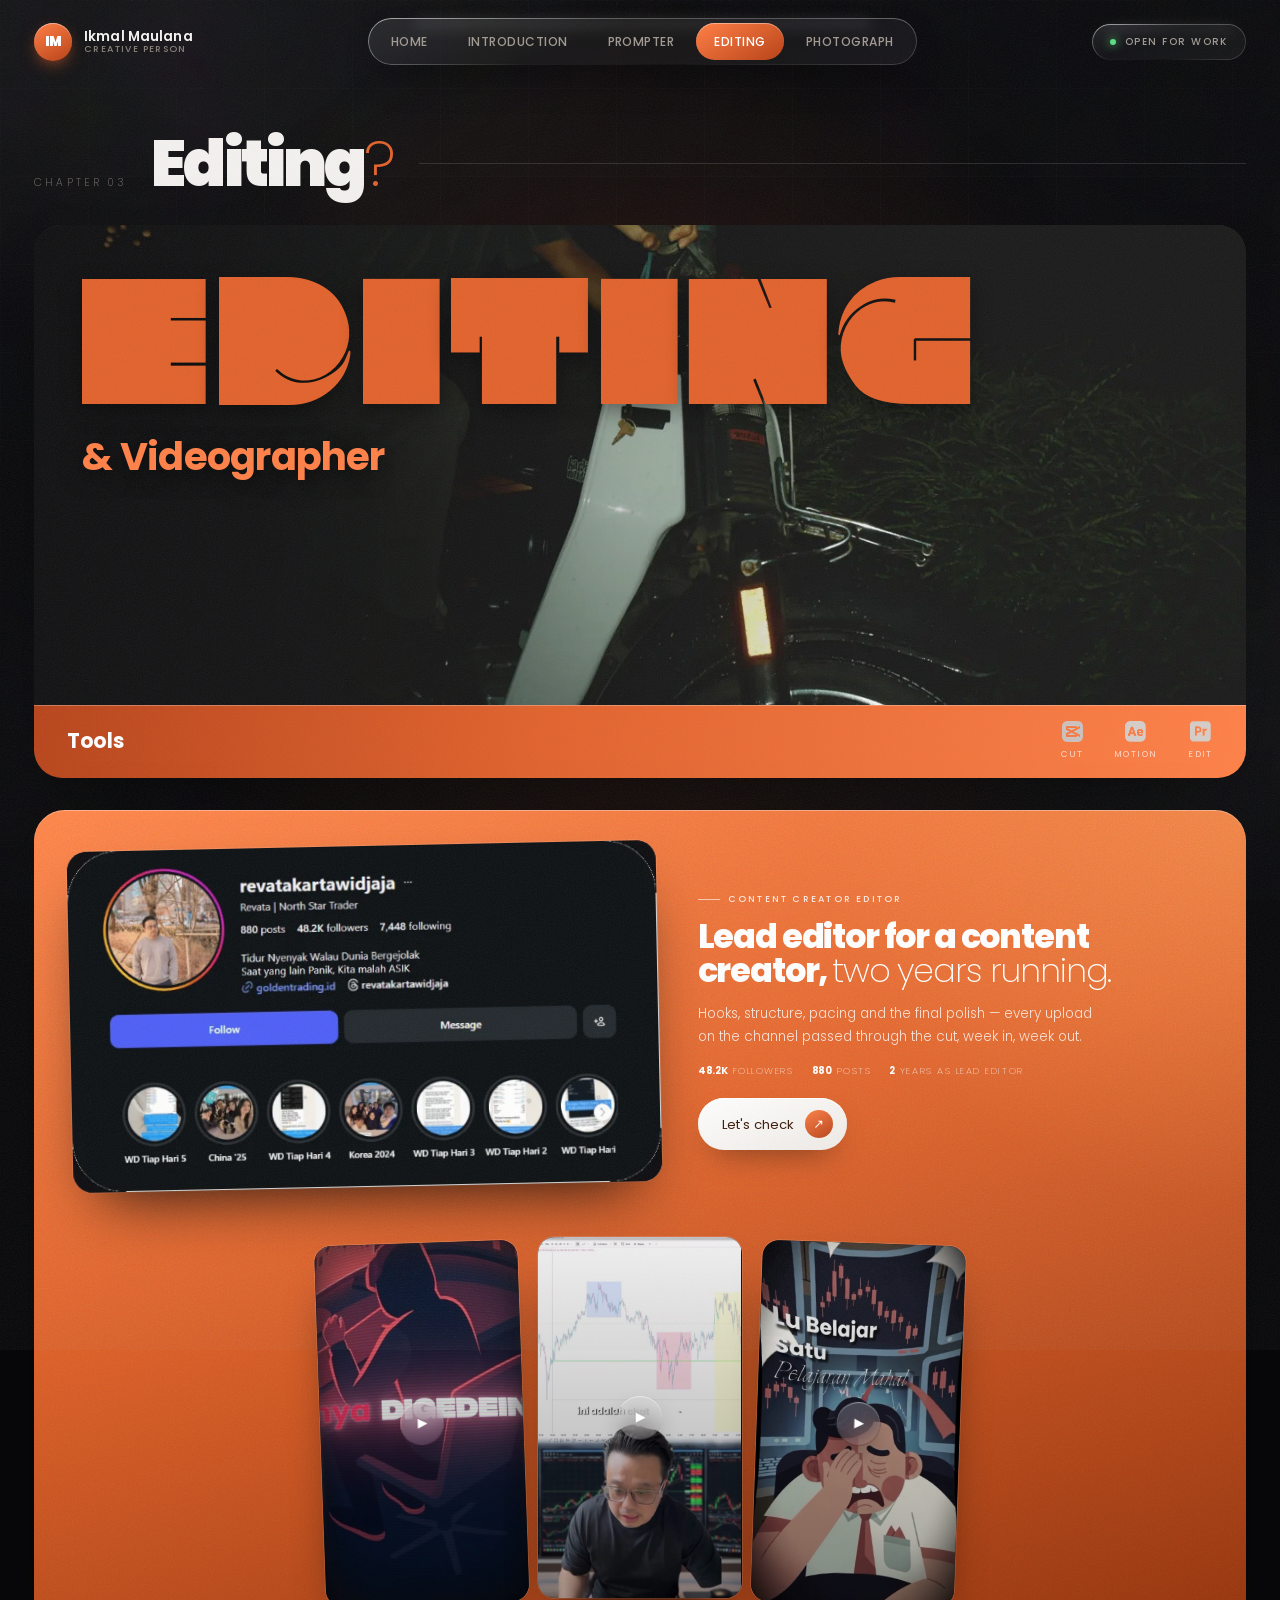
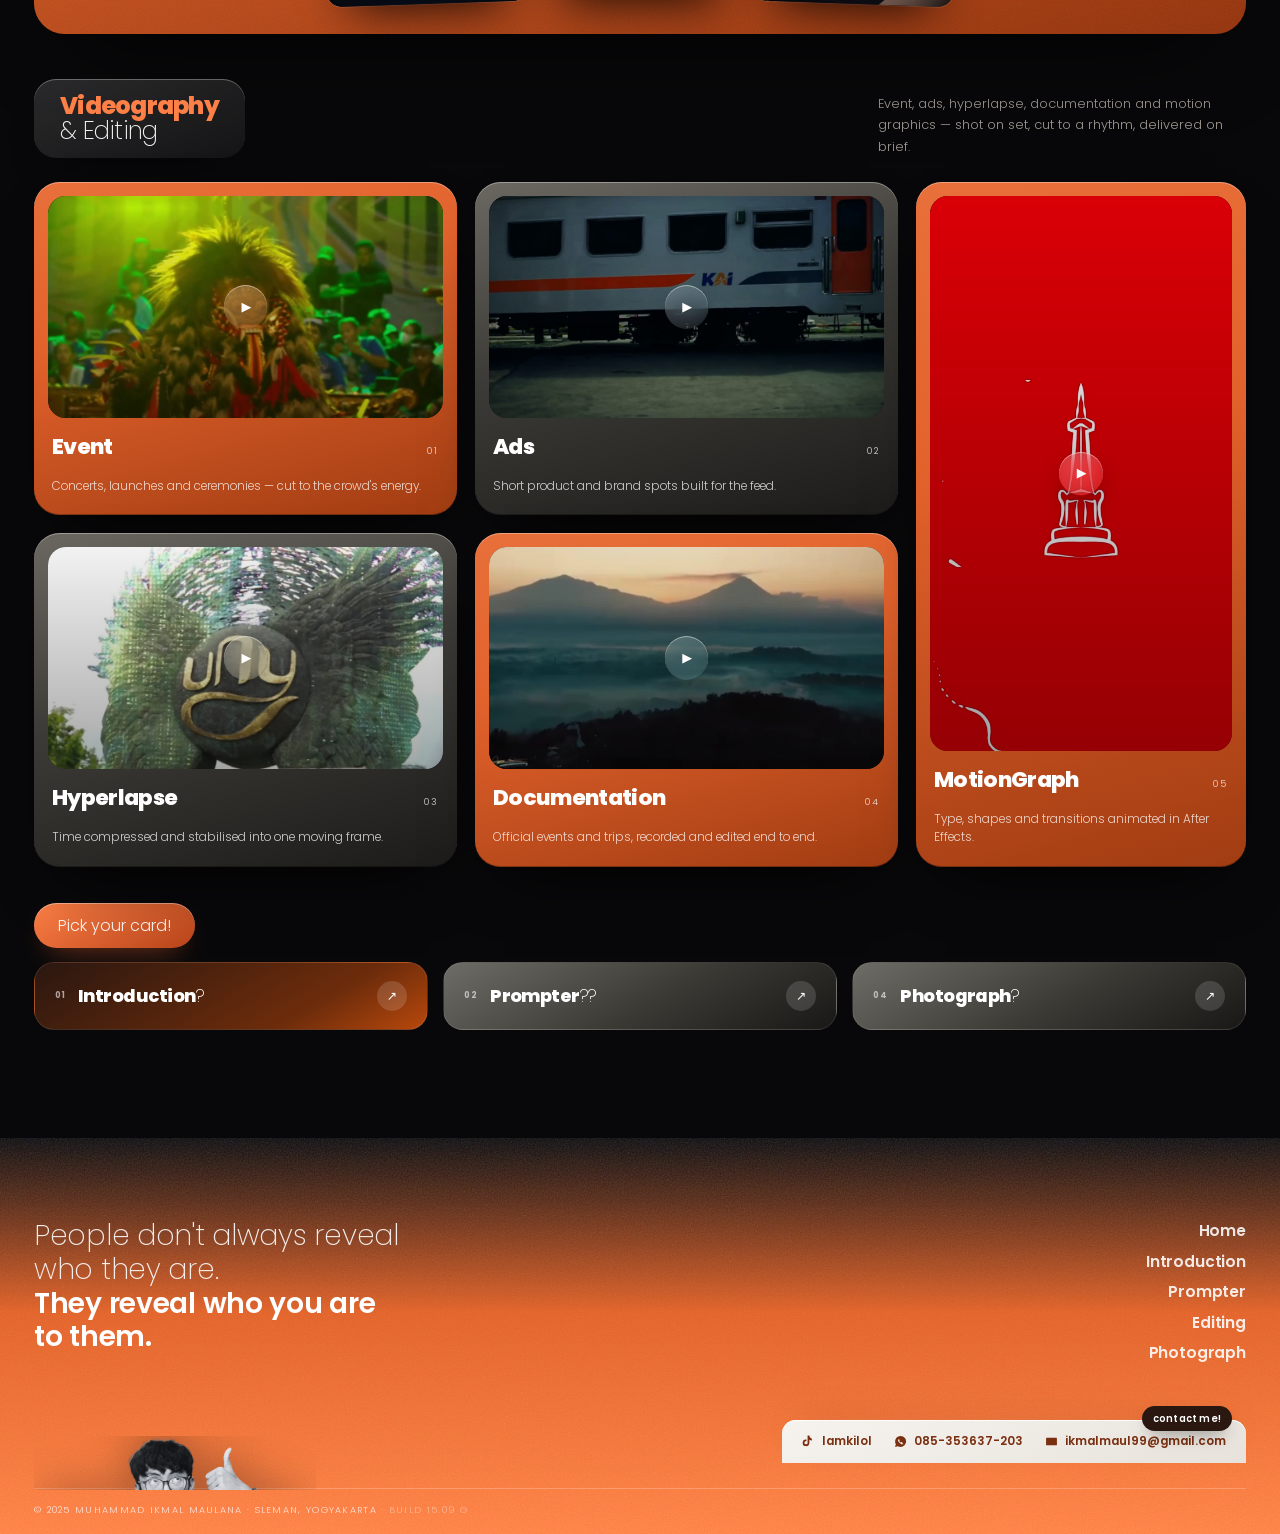
==== commit 87c169d7: "alamat preview" ====
--- a/editing.html
+++ b/editing.html
@@ -9,20 +9,20 @@
 <meta name="theme-color" content="#08080a">
 
 <!-- Link preview (WhatsApp, Instagram, X, LinkedIn).
-     PENTING: setelah website di-upload, ganti "https://ganti-dengan-domain-kamu.com"
-     di bawah dengan alamat asli websitemu. Preview hanya muncul kalau alamatnya lengkap. -->
+     Alamat live: https://lamkicam.github.io/ikmal-portfolioo
+     Kalau nanti pindah ke domain sendiri, ganti semua alamat di bawah ini. -->
 <meta property="og:type" content="website">
 <meta property="og:title" content="Editing & Videography — Ikmal Maulana">
 <meta property="og:description" content="Two years as lead editor for a content creator. Event, ads, hyperlapse, documentation and motion graphics.">
-<meta property="og:url" content="https://ganti-dengan-domain-kamu.com/editing.html">
-<meta property="og:image" content="https://ganti-dengan-domain-kamu.com/assets/share/og-editing.jpg">
+<meta property="og:url" content="https://lamkicam.github.io/ikmal-portfolioo/editing.html">
+<meta property="og:image" content="https://lamkicam.github.io/ikmal-portfolioo/assets/share/og-editing.jpg">
 <meta property="og:image:width" content="1200">
 <meta property="og:image:height" content="630">
 <meta property="og:locale" content="en_US">
 <meta name="twitter:card" content="summary_large_image">
 <meta name="twitter:title" content="Editing & Videography — Ikmal Maulana">
 <meta name="twitter:description" content="Two years as lead editor for a content creator. Event, ads, hyperlapse, documentation and motion graphics.">
-<meta name="twitter:image" content="https://ganti-dengan-domain-kamu.com/assets/share/og-editing.jpg">
+<meta name="twitter:image" content="https://lamkicam.github.io/ikmal-portfolioo/assets/share/og-editing.jpg">
 
 <link rel="icon" href="data:image/svg+xml,%3Csvg xmlns='http://www.w3.org/2000/svg' viewBox='0 0 64 64'%3E%3Cdefs%3E%3ClinearGradient id='g' x1='0' y1='0' x2='1' y2='1'%3E%3Cstop offset='0' stop-color='%23ff8047'/%3E%3Cstop offset='1' stop-color='%23b8441a'/%3E%3C/linearGradient%3E%3C/defs%3E%3Crect width='64' height='64' rx='15' fill='url(%23g)'/%3E%3Ctext x='32' y='44' font-family='Helvetica,Arial,sans-serif' font-size='30' font-weight='bold' fill='%23fff' text-anchor='middle'%3EIM%3C/text%3E%3C/svg%3E">
 
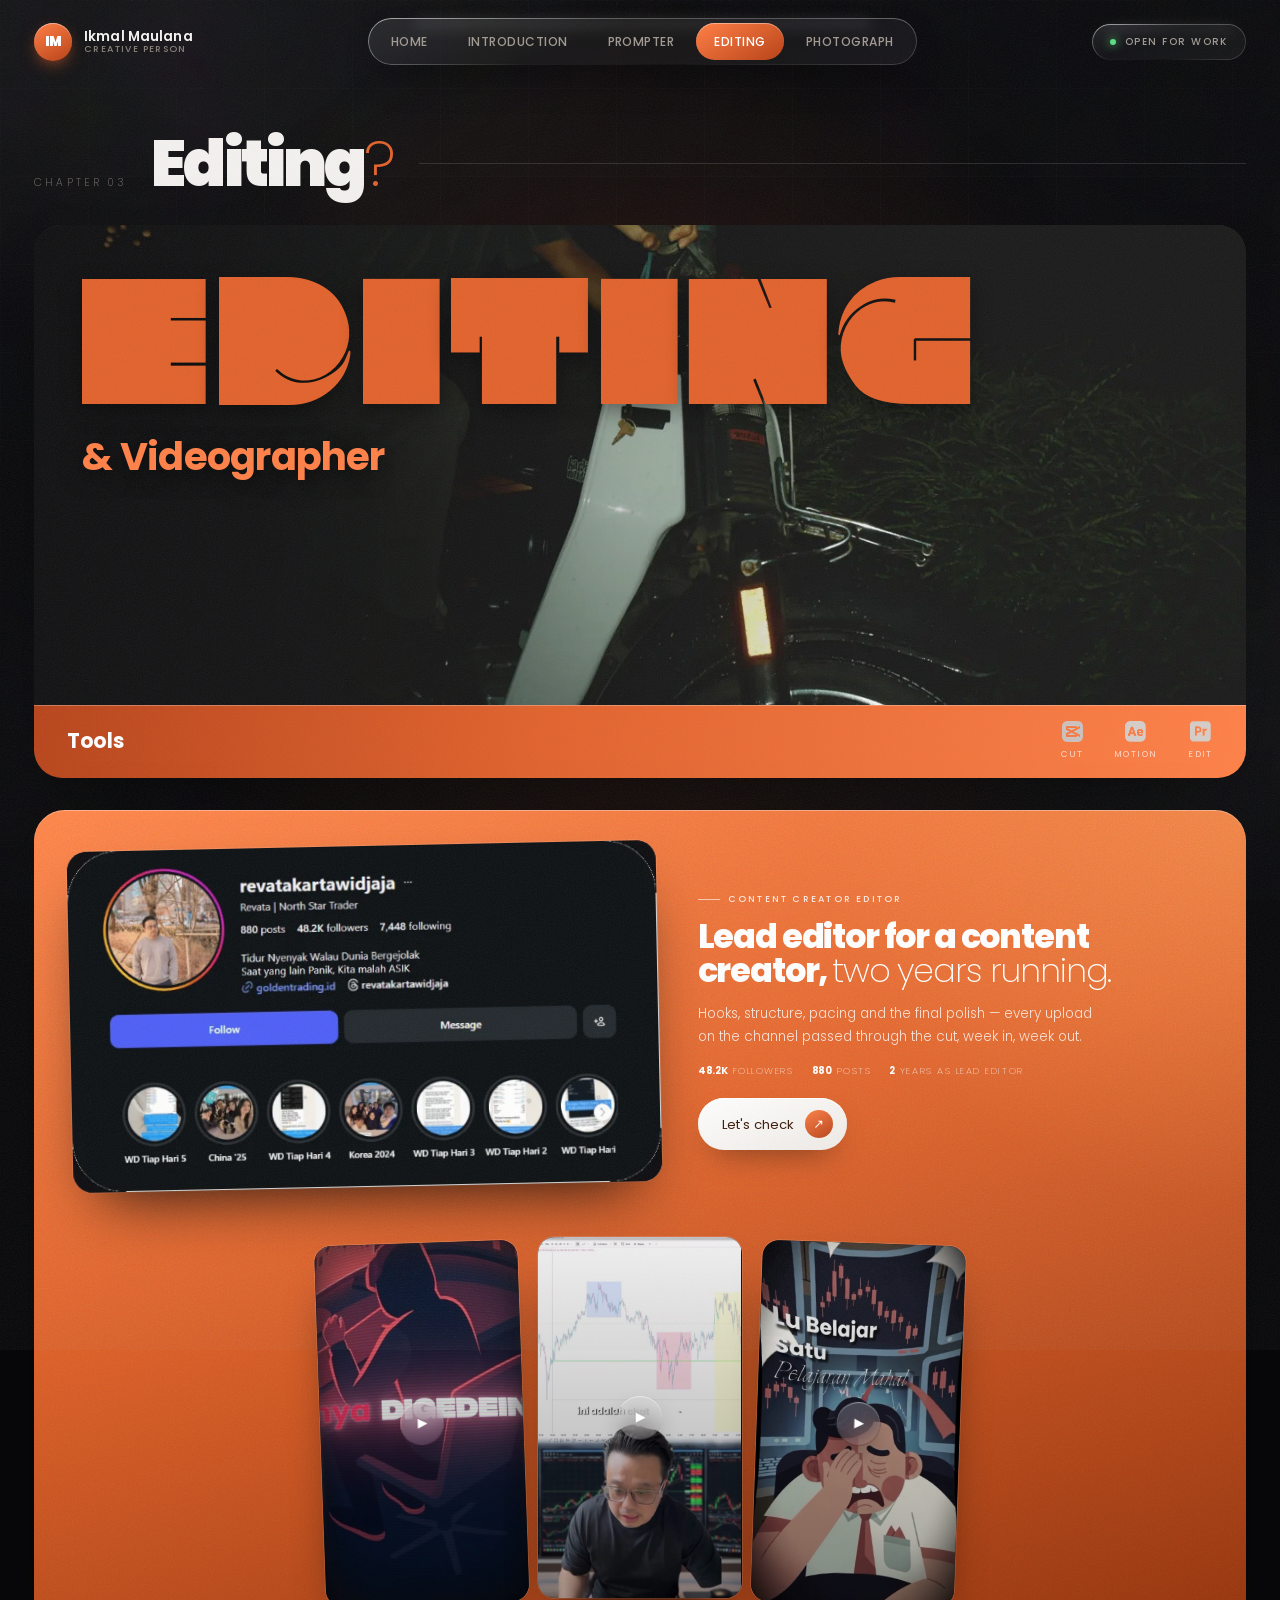
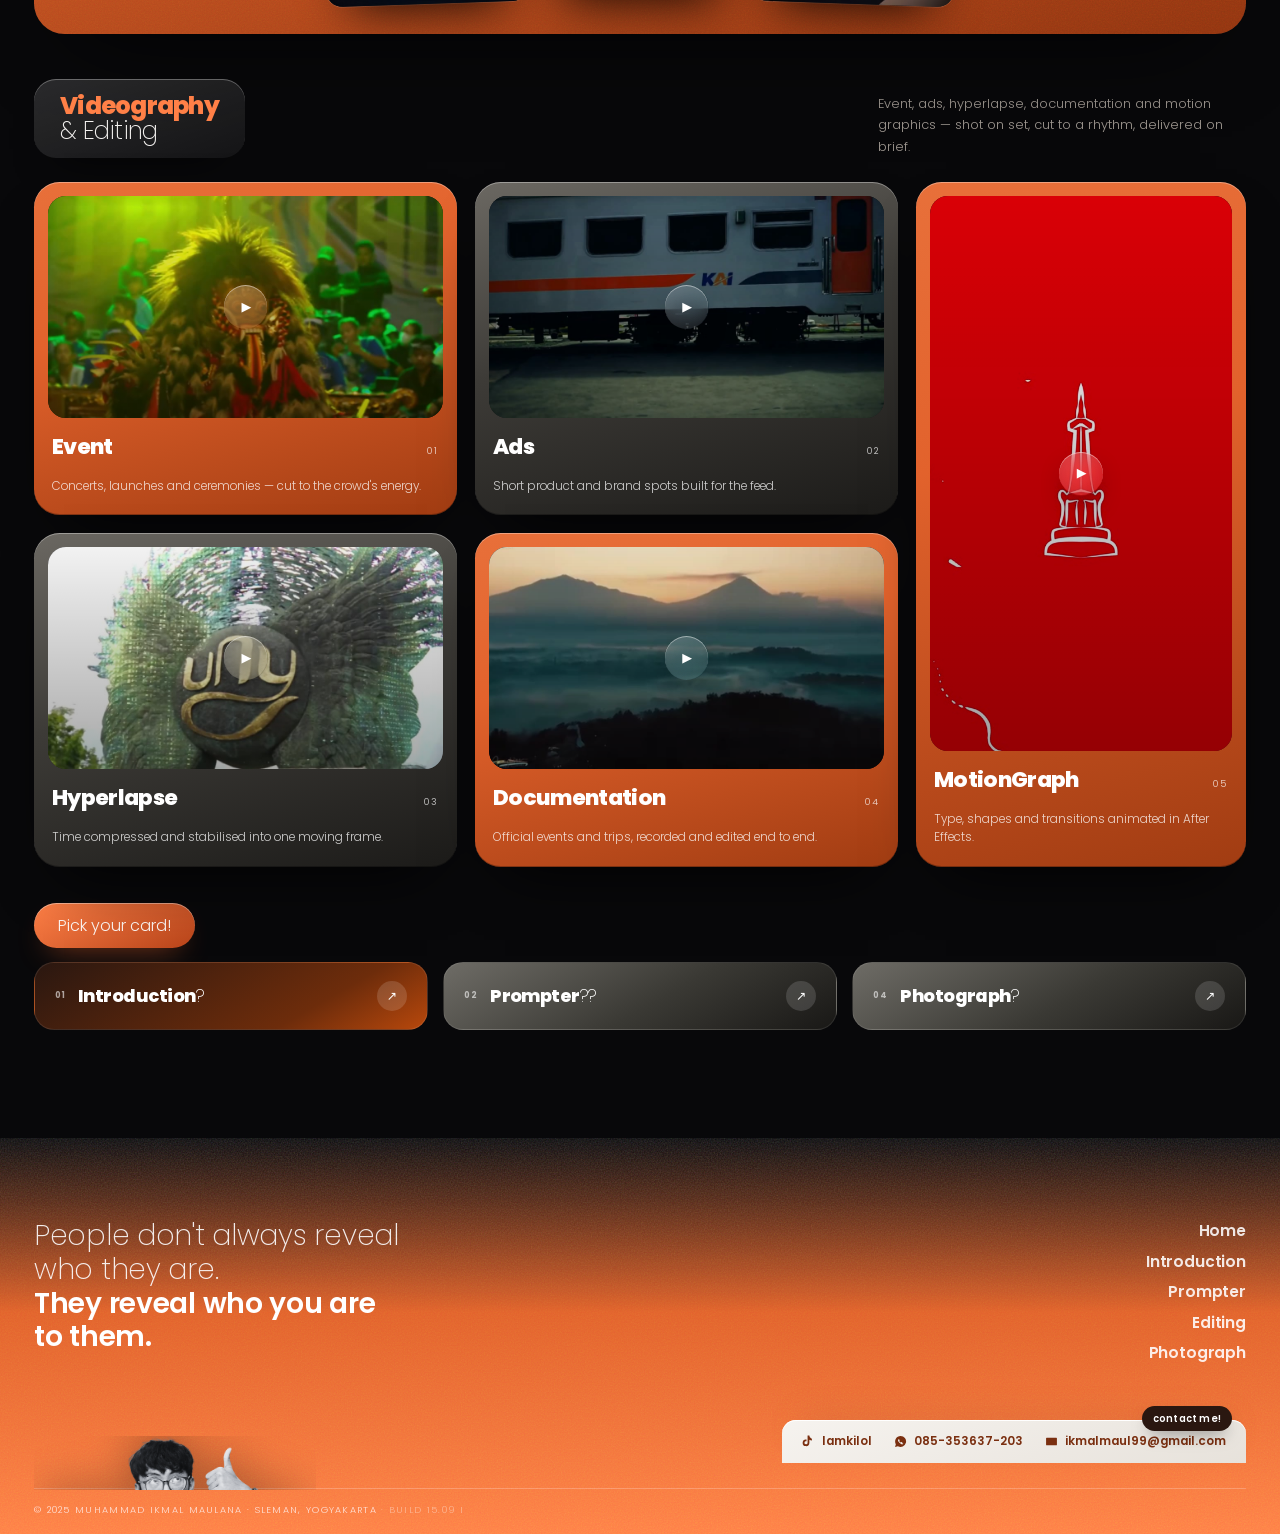
==== commit 52622c52: "Perbaikan tampilan HP" ====
--- a/editing.html
+++ b/editing.html
@@ -257,7 +257,7 @@
       </div>
     </div>
 
-    <p class="foot-copy">© 2025 Muhammad Ikmal Maulana · Sleman, Yogyakarta <span class="build">· build 15.09 g</span></p>
+    <p class="foot-copy">© 2025 Muhammad Ikmal Maulana · Sleman, Yogyakarta <span class="build">· build 15.09 i</span></p>
   </div>
 </footer>
 
--- a/assets/style.css
+++ b/assets/style.css
@@ -703,7 +703,16 @@
   display:flex;align-items:center;gap:10px;font-size:.56rem;color:var(--txt-mute);
   justify-content:center;padding-bottom:14px;
 }
-.scroll-cue .rail{width:1px;height:34px;background:linear-gradient(180deg,transparent,var(--steel));position:relative;overflow:hidden}
+/* NOTE: `.rail` is also the tools rail on the chapter banners (see below),
+   and that rule's display/padding/box-shadow leak onto this one — which
+   inflated this 1px hairline into a 32x34 grey box next to "Scroll to get
+   in touch". Reset them explicitly rather than rename, so both stay put. */
+.scroll-cue .rail{
+  width:1px;height:34px;flex:none;display:block;padding:0;
+  box-shadow:none;border:0;border-radius:0;
+  background:linear-gradient(180deg,transparent,var(--steel));
+  position:relative;overflow:hidden;
+}
 .scroll-cue .rail::after{content:"";position:absolute;inset:0;background:var(--o);animation:drop 1.9s var(--ease) infinite}
 @keyframes drop{0%{transform:translateY(-100%)}60%,100%{transform:translateY(100%)}}
 
@@ -2076,8 +2085,13 @@
   .spec{margin-left:0}
   .roles{border-left:0;padding-left:0}
   .who{font-size:clamp(1rem,4.6vw,1.4rem)}
-  .strip-in{flex-direction:column;align-items:stretch}
-  .ticker{order:2}
+  /* FIX: .strip-in keeps flex-wrap:wrap from the base rule. In a WRAPPING
+     column container, align-items:stretch sizes each item to its flex LINE,
+     and the line takes the ticker's max-content width (~3400px) — which blew
+     the whole page out to 3444px wide and made the ticker 320px tall
+     (flex-basis:320px lands on HEIGHT once the axis turns vertical). */
+  .strip-in{flex-direction:column;align-items:stretch;flex-wrap:nowrap;gap:14px}
+  .ticker{order:2;flex:0 0 auto;width:100%;max-width:100%;padding:10px 0}
   .dock{order:1;justify-content:center;flex-wrap:wrap}
 }
 @media(max-width:620px){
@@ -2127,3 +2141,60 @@
   box-shadow:inset 0 1px 0 rgba(255,255,255,.4);
 }
 .sheet a[aria-current="page"]{background:rgba(255,255,255,.1)}
+
+
+/* ══════════════════════════════════════════════════════════════════
+   MOBILE POLISH — 15 Sep 2026
+   A tidy-up pass for phones, nothing more: type sizes, spacing,
+   photo sizes and touch targets. The layout and the design language
+   are unchanged. Everything is scoped to <=620px, so nothing here
+   can reach the desktop view.
+
+   Why so much of it: a dozen labels were sized in `cqw`/`vw` whose
+   clamp floors were tuned on a wide screen. On a 343px container
+   1.9cqw is 6.5px — the figures under the Prompter banner were
+   literally rendering at 6.5px. Sizes below are absolute so they
+   cannot collapse again.
+   ══════════════════════════════════════════════════════════════════ */
+@media(max-width:620px){
+
+  /* ── 1 · label sizes ──
+     Floor of ~10px, and the letter-spacing comes in with it: wide
+     tracking costs proportionally more the smaller the type gets. */
+  .banner-figs span{font-size:.68rem;letter-spacing:.1em}      /* was 6.5px */
+  .banner-claim p{font-size:clamp(1.05rem,5.6cqw,1.5rem)}      /* was 15.1px */
+  .rail-list i{font-size:.64rem;letter-spacing:.08em}          /* was 6.7px */
+  .rail-list img{height:20px}                                  /* was 14px */
+  .rail-lbl{font-size:1rem}
+  .frame .chip{font-size:.6rem;letter-spacing:.1em;padding:4px 8px;left:8px;top:8px}
+  .album-head span{font-size:.64rem;letter-spacing:.12em;line-height:1.55}
+  .stats span{font-size:.64rem;letter-spacing:.1em}
+  .ch-no{font-size:.72rem;letter-spacing:.16em}
+  .proof-say h3{font-size:.72rem;letter-spacing:.14em}
+
+  /* ── 2 · the photographs get the room ──
+     Trimming the album padding hands every frame ~12px of width, and
+     the wedding wall drops to one column: at two columns its frames
+     were landing at 149px wide and as little as 51px tall, which is
+     too small to read as a photograph at all. */
+  .album{padding:12px;border-radius:20px}
+  .album-head{margin-bottom:12px;padding:0 2px}
+  .wall{columns:1}
+  .justified{column-gap:10px}
+  .filmstrip{gap:10px}
+
+  /* ── 3 · touch targets ──
+     44px is the smallest comfortable tap. The carousel dots were
+     26x22 and the footer links 23px tall; the visible dot keeps its
+     size, only the hit area grows around it. */
+  .dots{padding:0}
+  .dots button{width:44px;height:44px}
+  .foot-nav a{padding:9px 0;font-size:1rem}
+  .foot-nav{gap:0}
+
+  /* ── 4 · the two carousels ──
+     Cards were 248px on a 375px screen; 74vw reads as "one card plus
+     a hint of the next", which is what makes a swipe row legible. */
+  .slot{flex:0 0 74vw}
+  .drawer-head{--cw:clamp(126px,34cqw,250px)}   /* fan thumbs: was 104px */
+}
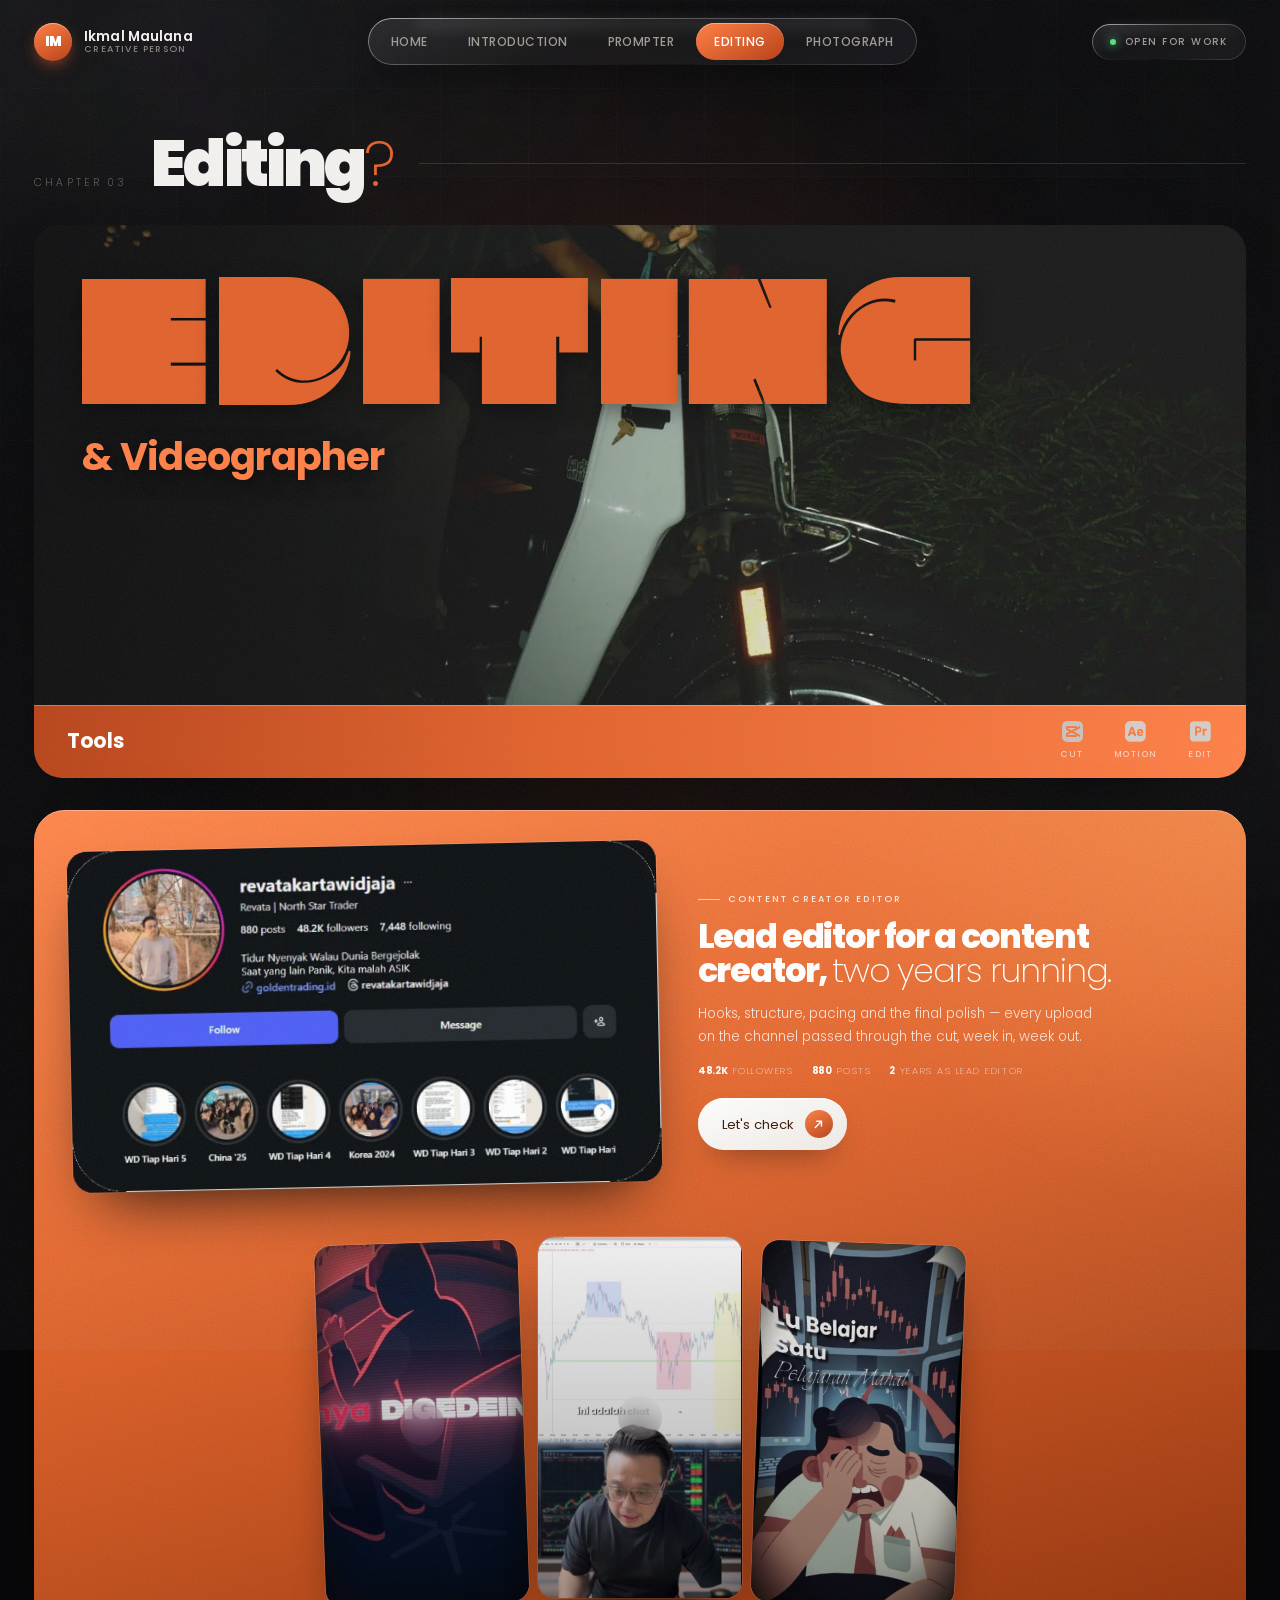
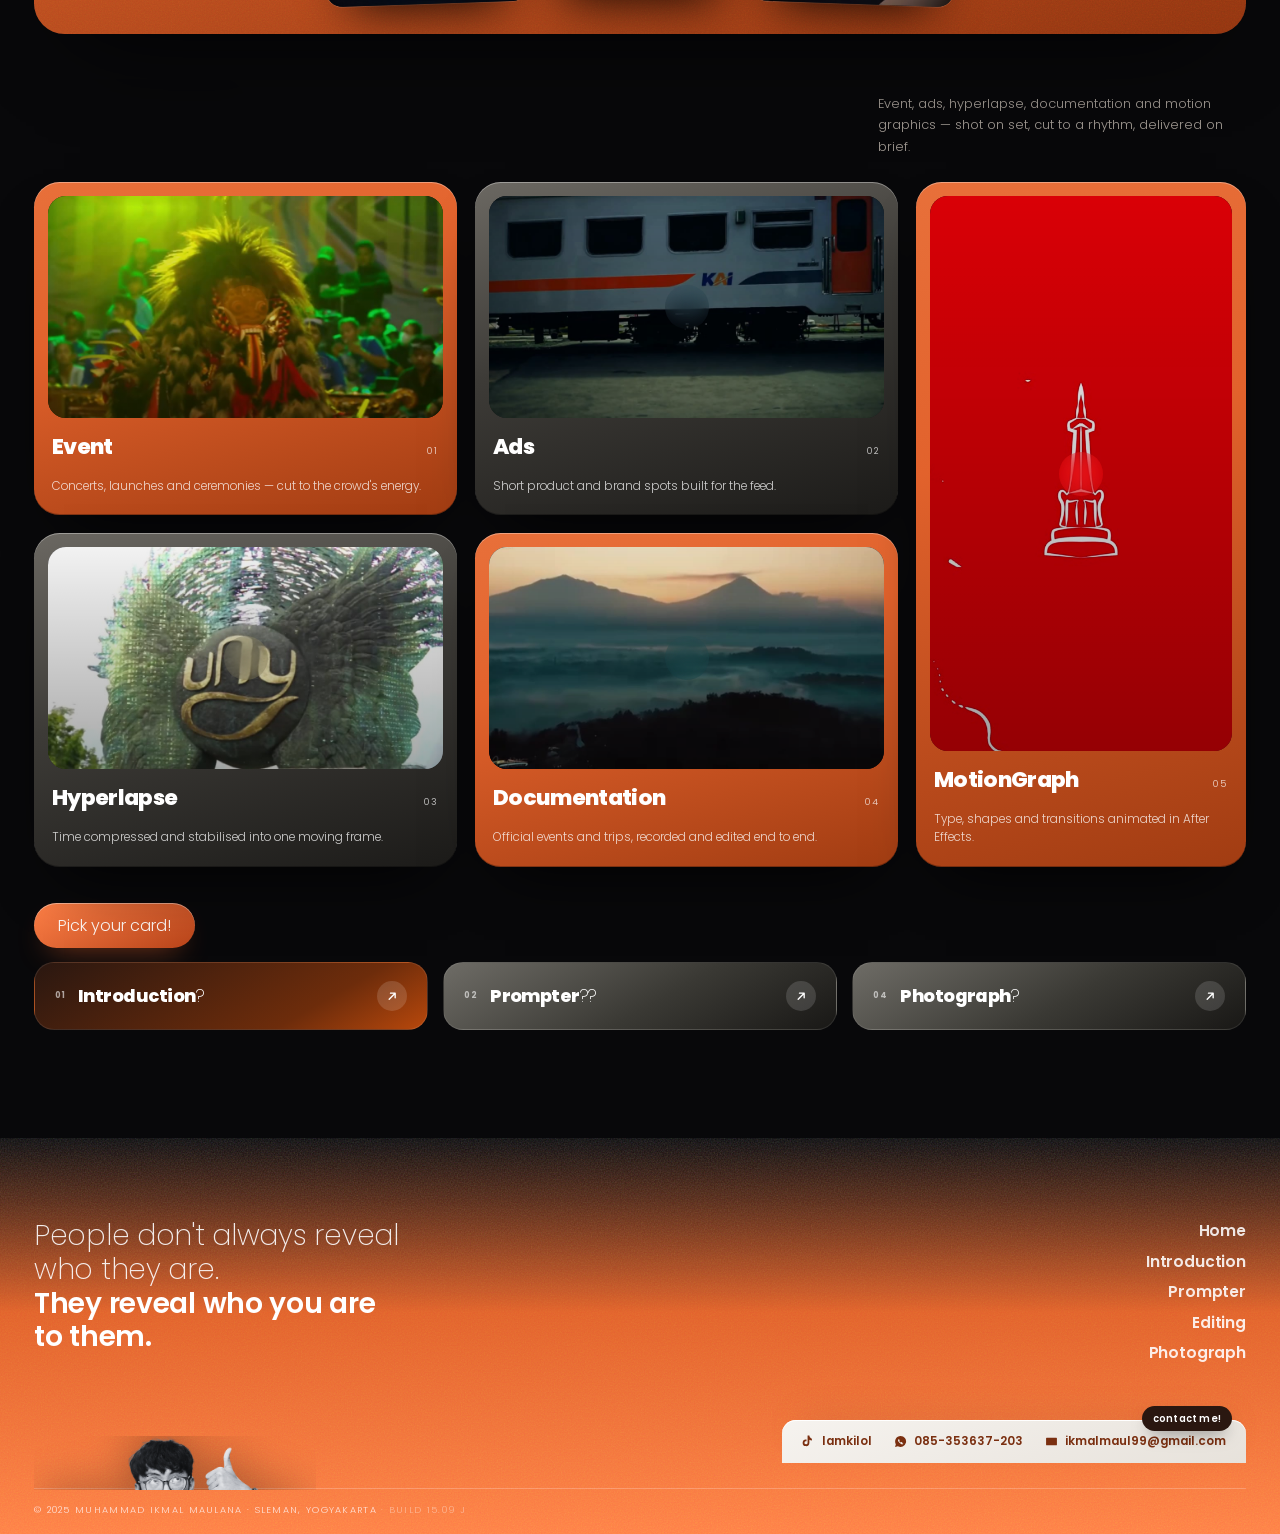
==== commit 229500ab: "perbaikan ikon dan tombol video" ====
--- a/editing.html
+++ b/editing.html
@@ -128,7 +128,7 @@
           <span><b>2</b> years as lead editor</span>
         </div>
         <a class="lede-cta" href="https://www.instagram.com/revatakartawidjaja/" target="_blank" rel="noopener">
-          <span>Let's check</span><i>↗</i>
+          <span>Let's check</span><i><svg class="ico ico-arrow" viewBox="0 0 24 24" aria-hidden="true" focusable="false"><path d="M7 17 17 7M9.2 7H17v7.8"/></svg></i>
         </a>
       </div>
 
@@ -136,17 +136,17 @@
         <figure class="shot">
           <video src="assets/media/creator-01.mp4" poster="assets/media/thumbs/edit-creator-01.jpg"
                  preload="none" muted loop playsinline aria-label="Creator clip 1"></video>
-          <button class="play" type="button" aria-label="Play Creator clip 1"><i>▶</i></button>
+          <button class="play" type="button" aria-label="Play Creator clip 1"><i><svg class="ico ico-play" viewBox="0 0 24 24" aria-hidden="true" focusable="false"><path d="M8.2 5.4v13.2L19 12z"/></svg><svg class="ico ico-pause" viewBox="0 0 24 24" aria-hidden="true" focusable="false"><path d="M9 5.6h2.6v12.8H9zM12.9 5.6h2.6v12.8h-2.6z"/></svg></i></button>
         </figure>
         <figure class="shot">
           <video src="assets/media/creator%202.mp4" poster="assets/media/thumbs/edit-creator-02.jpg"
                  preload="none" muted loop playsinline aria-label="Creator clip 2"></video>
-          <button class="play" type="button" aria-label="Play Creator clip 2"><i>▶</i></button>
+          <button class="play" type="button" aria-label="Play Creator clip 2"><i><svg class="ico ico-play" viewBox="0 0 24 24" aria-hidden="true" focusable="false"><path d="M8.2 5.4v13.2L19 12z"/></svg><svg class="ico ico-pause" viewBox="0 0 24 24" aria-hidden="true" focusable="false"><path d="M9 5.6h2.6v12.8H9zM12.9 5.6h2.6v12.8h-2.6z"/></svg></i></button>
         </figure>
         <figure class="shot">
           <video src="assets/media/Creator%203.mp4" poster="assets/media/thumbs/edit-creator-03.jpg"
                  preload="none" muted loop playsinline aria-label="Creator clip 3"></video>
-          <button class="play" type="button" aria-label="Play Creator clip 3"><i>▶</i></button>
+          <button class="play" type="button" aria-label="Play Creator clip 3"><i><svg class="ico ico-play" viewBox="0 0 24 24" aria-hidden="true" focusable="false"><path d="M8.2 5.4v13.2L19 12z"/></svg><svg class="ico ico-pause" viewBox="0 0 24 24" aria-hidden="true" focusable="false"><path d="M9 5.6h2.6v12.8H9zM12.9 5.6h2.6v12.8h-2.6z"/></svg></i></button>
         </figure>
       </div>
     </div>
@@ -163,7 +163,7 @@
         <figure class="shot">
           <video src="assets/media/Event.mp4" poster="assets/media/thumbs/edit-event.jpg"
                  preload="none" muted loop playsinline aria-label="Event reel"></video>
-          <button class="play" type="button" aria-label="Play Event reel"><i>▶</i></button>
+          <button class="play" type="button" aria-label="Play Event reel"><i><svg class="ico ico-play" viewBox="0 0 24 24" aria-hidden="true" focusable="false"><path d="M8.2 5.4v13.2L19 12z"/></svg><svg class="ico ico-pause" viewBox="0 0 24 24" aria-hidden="true" focusable="false"><path d="M9 5.6h2.6v12.8H9zM12.9 5.6h2.6v12.8h-2.6z"/></svg></i></button>
         </figure>
         <div class="vg-foot"><h4>Event</h4><span class="vg-n">01</span></div>
         <span class="vg-sub">Concerts, launches and ceremonies — cut to the crowd's energy.</span>
@@ -172,7 +172,7 @@
         <figure class="shot">
           <video src="assets/media/ads.mp4" poster="assets/media/thumbs/edit-ads.jpg"
                  preload="none" muted loop playsinline aria-label="Ads reel"></video>
-          <button class="play" type="button" aria-label="Play Ads reel"><i>▶</i></button>
+          <button class="play" type="button" aria-label="Play Ads reel"><i><svg class="ico ico-play" viewBox="0 0 24 24" aria-hidden="true" focusable="false"><path d="M8.2 5.4v13.2L19 12z"/></svg><svg class="ico ico-pause" viewBox="0 0 24 24" aria-hidden="true" focusable="false"><path d="M9 5.6h2.6v12.8H9zM12.9 5.6h2.6v12.8h-2.6z"/></svg></i></button>
         </figure>
         <div class="vg-foot"><h4>Ads</h4><span class="vg-n">02</span></div>
         <span class="vg-sub">Short product and brand spots built for the feed.</span>
@@ -181,7 +181,7 @@
         <figure class="shot">
           <video src="assets/media/hyperlapse.mp4" poster="assets/media/thumbs/edit-hyperlapse.jpg"
                  preload="none" muted loop playsinline aria-label="Hyperlapse"></video>
-          <button class="play" type="button" aria-label="Play Hyperlapse"><i>▶</i></button>
+          <button class="play" type="button" aria-label="Play Hyperlapse"><i><svg class="ico ico-play" viewBox="0 0 24 24" aria-hidden="true" focusable="false"><path d="M8.2 5.4v13.2L19 12z"/></svg><svg class="ico ico-pause" viewBox="0 0 24 24" aria-hidden="true" focusable="false"><path d="M9 5.6h2.6v12.8H9zM12.9 5.6h2.6v12.8h-2.6z"/></svg></i></button>
         </figure>
         <div class="vg-foot"><h4>Hyperlapse</h4><span class="vg-n">03</span></div>
         <span class="vg-sub">Time compressed and stabilised into one moving frame.</span>
@@ -190,7 +190,7 @@
         <figure class="shot">
           <video src="assets/media/documentation.mp4" poster="assets/media/thumbs/edit-documentation.jpg"
                  preload="none" muted loop playsinline aria-label="Documentation reel"></video>
-          <button class="play" type="button" aria-label="Play Documentation reel"><i>▶</i></button>
+          <button class="play" type="button" aria-label="Play Documentation reel"><i><svg class="ico ico-play" viewBox="0 0 24 24" aria-hidden="true" focusable="false"><path d="M8.2 5.4v13.2L19 12z"/></svg><svg class="ico ico-pause" viewBox="0 0 24 24" aria-hidden="true" focusable="false"><path d="M9 5.6h2.6v12.8H9zM12.9 5.6h2.6v12.8h-2.6z"/></svg></i></button>
         </figure>
         <div class="vg-foot"><h4>Documentation</h4><span class="vg-n">04</span></div>
         <span class="vg-sub">Official events and trips, recorded and edited end to end.</span>
@@ -199,7 +199,7 @@
         <figure class="shot">
           <video src="assets/media/motiongraph.mp4" poster="assets/media/thumbs/edit-motiongraph.jpg"
                  preload="none" muted loop playsinline aria-label="Motion graphics"></video>
-          <button class="play" type="button" aria-label="Play Motion graphics"><i>▶</i></button>
+          <button class="play" type="button" aria-label="Play Motion graphics"><i><svg class="ico ico-play" viewBox="0 0 24 24" aria-hidden="true" focusable="false"><path d="M8.2 5.4v13.2L19 12z"/></svg><svg class="ico ico-pause" viewBox="0 0 24 24" aria-hidden="true" focusable="false"><path d="M9 5.6h2.6v12.8H9zM12.9 5.6h2.6v12.8h-2.6z"/></svg></i></button>
         </figure>
         <div class="vg-foot"><h4>MotionGraph</h4><span class="vg-n">05</span></div>
         <span class="vg-sub">Type, shapes and transitions animated in After Effects.</span>
@@ -213,17 +213,17 @@
         <a href="introduction.html" class="next-card warm">
           <span class="nc-no">01</span>
           <span class="nc-name">Introduction<em>?</em></span>
-          <span class="nc-go">↗</span>
+          <span class="nc-go"><svg class="ico ico-arrow" viewBox="0 0 24 24" aria-hidden="true" focusable="false"><path d="M7 17 17 7M9.2 7H17v7.8"/></svg></span>
         </a>
         <a href="prompter.html" class="next-card cool">
           <span class="nc-no">02</span>
           <span class="nc-name">Prompter<em>??</em></span>
-          <span class="nc-go">↗</span>
+          <span class="nc-go"><svg class="ico ico-arrow" viewBox="0 0 24 24" aria-hidden="true" focusable="false"><path d="M7 17 17 7M9.2 7H17v7.8"/></svg></span>
         </a>
         <a href="photograph.html" class="next-card cool">
           <span class="nc-no">04</span>
           <span class="nc-name">Photograph<em>?</em></span>
-          <span class="nc-go">↗</span>
+          <span class="nc-go"><svg class="ico ico-arrow" viewBox="0 0 24 24" aria-hidden="true" focusable="false"><path d="M7 17 17 7M9.2 7H17v7.8"/></svg></span>
         </a>
       </div>
     </nav>
@@ -257,7 +257,7 @@
       </div>
     </div>
 
-    <p class="foot-copy">© 2025 Muhammad Ikmal Maulana · Sleman, Yogyakarta <span class="build">· build 15.09 i</span></p>
+    <p class="foot-copy">© 2025 Muhammad Ikmal Maulana · Sleman, Yogyakarta <span class="build">· build 15.09 j</span></p>
   </div>
 </footer>
 
--- a/assets/style.css
+++ b/assets/style.css
@@ -829,8 +829,16 @@
 
 /* the greeting */
 .hello{margin-bottom:clamp(14px,2vw,22px)}
-/* "HELLO!" is 4.184em of advance + 5 gaps of .02em, so 100/4.284 = 23.34cqw */
-.hello .wordmark{font-size:min(23.34cqw, 12vh)}
+/* "HELLO!" is 4.184em of advance + 5 gaps of .02em, so 100/4.284 = 23.34cqw.
+   BUT: `container-type` needs a block box, and here .wm-box sits inside a
+   plain <h3>, so it stayed display:inline and was NOT a query container —
+   the cqw resolved against the viewport instead of the column. On a phone
+   that sized the word to 375px of column width it did not have, and the
+   "!" hung 75px off the right edge, off-screen. Blockifying .wm-box makes
+   it the container the comment above always assumed it was.
+   Measured advance is 4.32em once tracking is counted, so 100/4.32 = 23.1. */
+.hello .wm-box{display:block}
+.hello .wordmark{font-size:min(23.1cqw, 12vh)}
 .hello .wordmark .gl:last-child{color:var(--o)}   /* the exclamation mark */
 
 /* min-width:0 lets the 1fr column shrink below the text's min-content width */
@@ -1467,20 +1475,26 @@
   font-style:normal;
   width:clamp(38px,3.4vw,52px);aspect-ratio:1;border-radius:50%;
   display:grid;place-items:center;
-  font-size:clamp(.8rem,1vw,1rem);color:#fff;padding-left:.12em;
+  font-size:clamp(.8rem,1vw,1rem);color:#fff;
   background:linear-gradient(150deg,rgba(255,255,255,.22),rgba(255,255,255,.08));
   backdrop-filter:blur(14px) saturate(150%);
   -webkit-backdrop-filter:blur(14px) saturate(150%);
   box-shadow:inset 0 1px 0 rgba(255,255,255,.45),0 12px 28px -12px rgba(0,0,0,.9);
   transition:transform .4s var(--ease),background .4s var(--ease);
 }
-.shot:hover .play i{transform:scale(1.09);background:linear-gradient(150deg,var(--o-hi),var(--o-deep))}
-.shot:hover .play{background:linear-gradient(180deg,rgba(0,0,0,.02),rgba(0,0,0,.2))}
 /* once it is running the control gets out of the way */
 .shot.playing .play{opacity:0;pointer-events:none}
-.shot.playing:hover .play{opacity:1;pointer-events:auto}
-.shot.playing:hover .play i::before{content:"❚❚";font-size:.62em;letter-spacing:.06em}
-.shot.playing:hover .play i{font-size:0}
+
+/* Hover states are gated behind a real pointer. A phone keeps :hover
+   latched on the last thing tapped, so the ungated version brought the
+   whole overlay straight back on top of the clip the moment you started
+   it — the orange disc that would not go away. On touch the overlay now
+   simply leaves, and a tap on the clip itself pauses it (see app.js). */
+@media(hover:hover) and (pointer:fine){
+  .shot:hover .play i{transform:scale(1.09);background:linear-gradient(150deg,var(--o-hi),var(--o-deep))}
+  .shot:hover .play{background:linear-gradient(180deg,rgba(0,0,0,.02),rgba(0,0,0,.2))}
+  .shot.playing:hover .play{opacity:1;pointer-events:auto}
+}
 
 /* the empty state — reads as a designed slot, not a broken image */
 .ph{
@@ -2198,3 +2212,21 @@
   .slot{flex:0 0 74vw}
   .drawer-head{--cw:clamp(126px,34cqw,250px)}   /* fan thumbs: was 104px */
 }
+
+
+/* ══════════════════════════════════════════════════════════════════
+   ICONS — 15 Sep 2026
+   The arrows and play triangles used to be the characters U+2197 and
+   U+25B6. Poppins carries neither, so Android fell through the font
+   stack to Noto Color Emoji and drew them as blue emoji tiles. These
+   are now inline SVG, so they are the right colour everywhere and
+   inherit from `color` like the glyphs did.
+   ══════════════════════════════════════════════════════════════════ */
+.ico{width:1.05em;height:1.05em;display:block;flex:none;overflow:visible}
+.ico-arrow{fill:none;stroke:currentColor;stroke-width:2.3;stroke-linecap:round;stroke-linejoin:round}
+.ico-play,.ico-pause{fill:currentColor;stroke:none}
+.play i .ico{width:38%;height:38%}
+.play i .ico-pause{display:none}
+.shot.playing .play i .ico-play{display:none}
+.shot.playing .play i .ico-pause{display:block}
+.plate .go .ico,.nc-go .ico,.lede-cta i .ico{width:1.15em;height:1.15em}
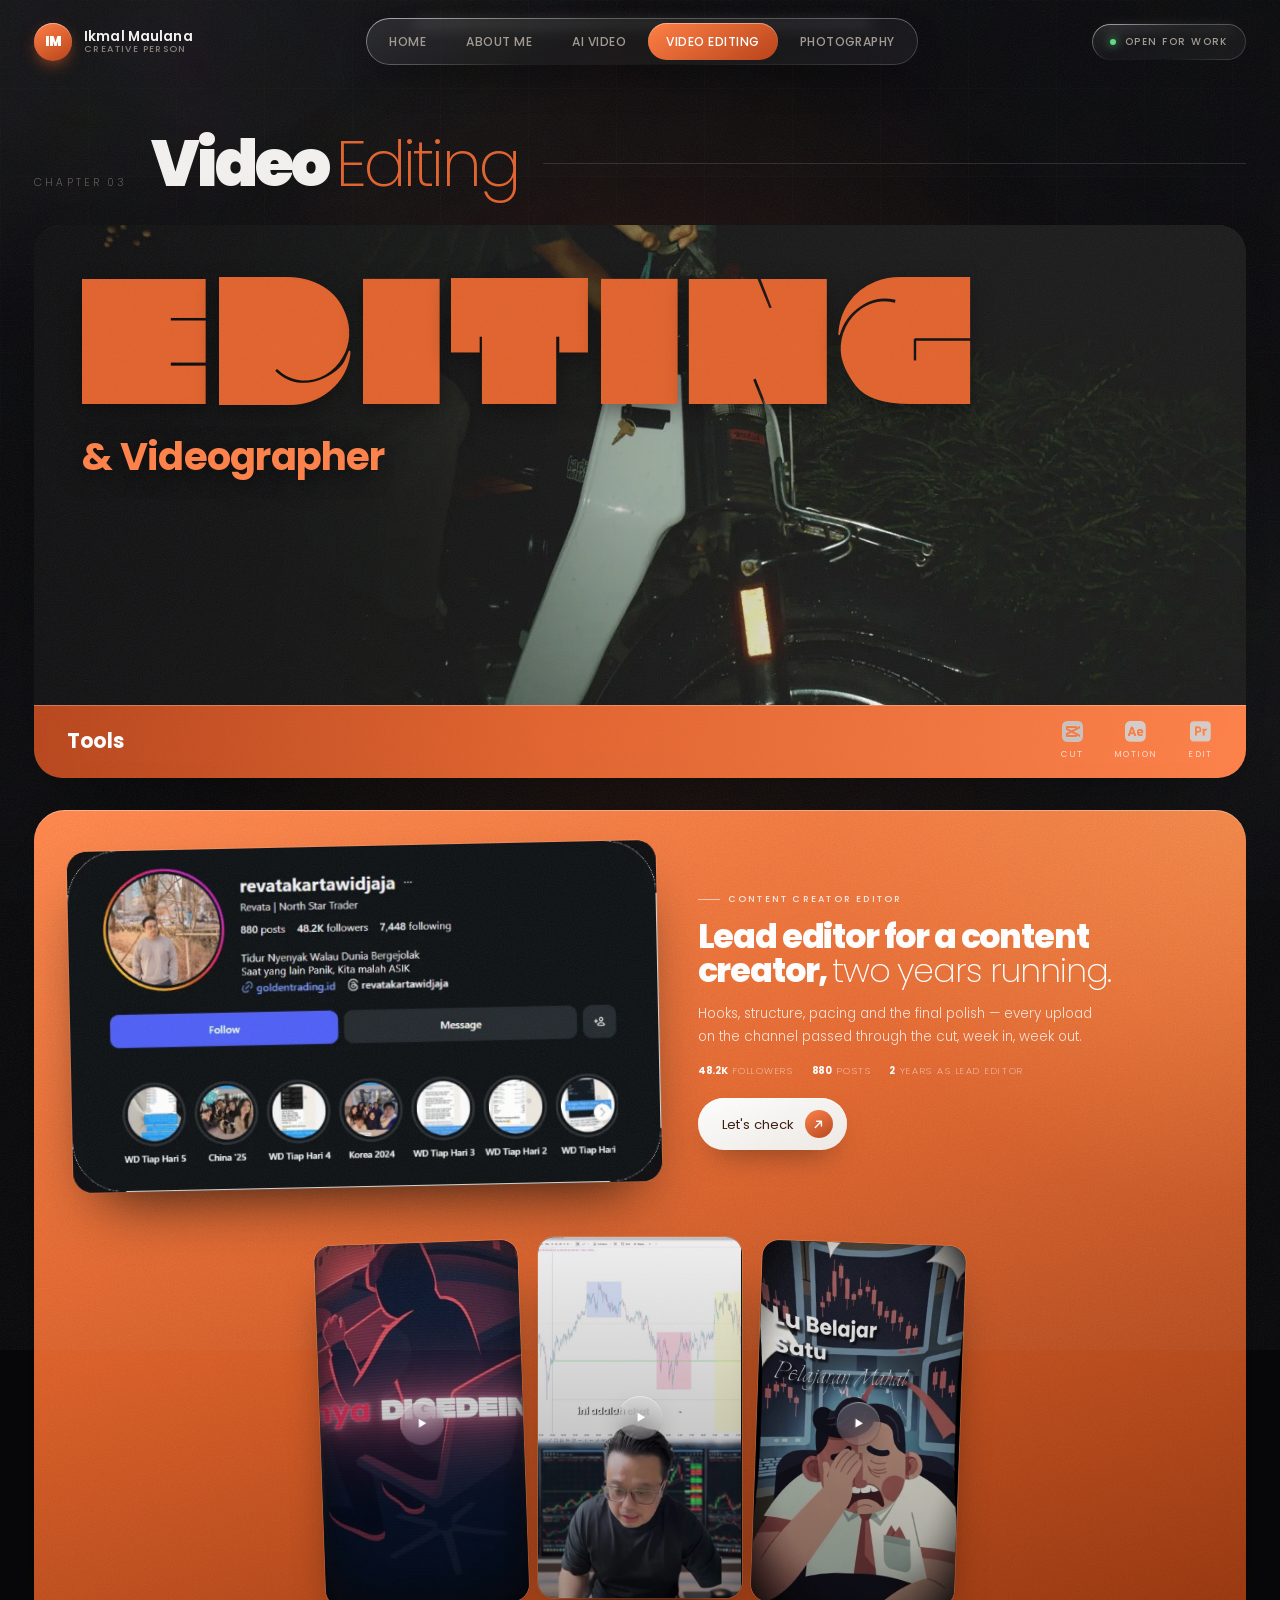
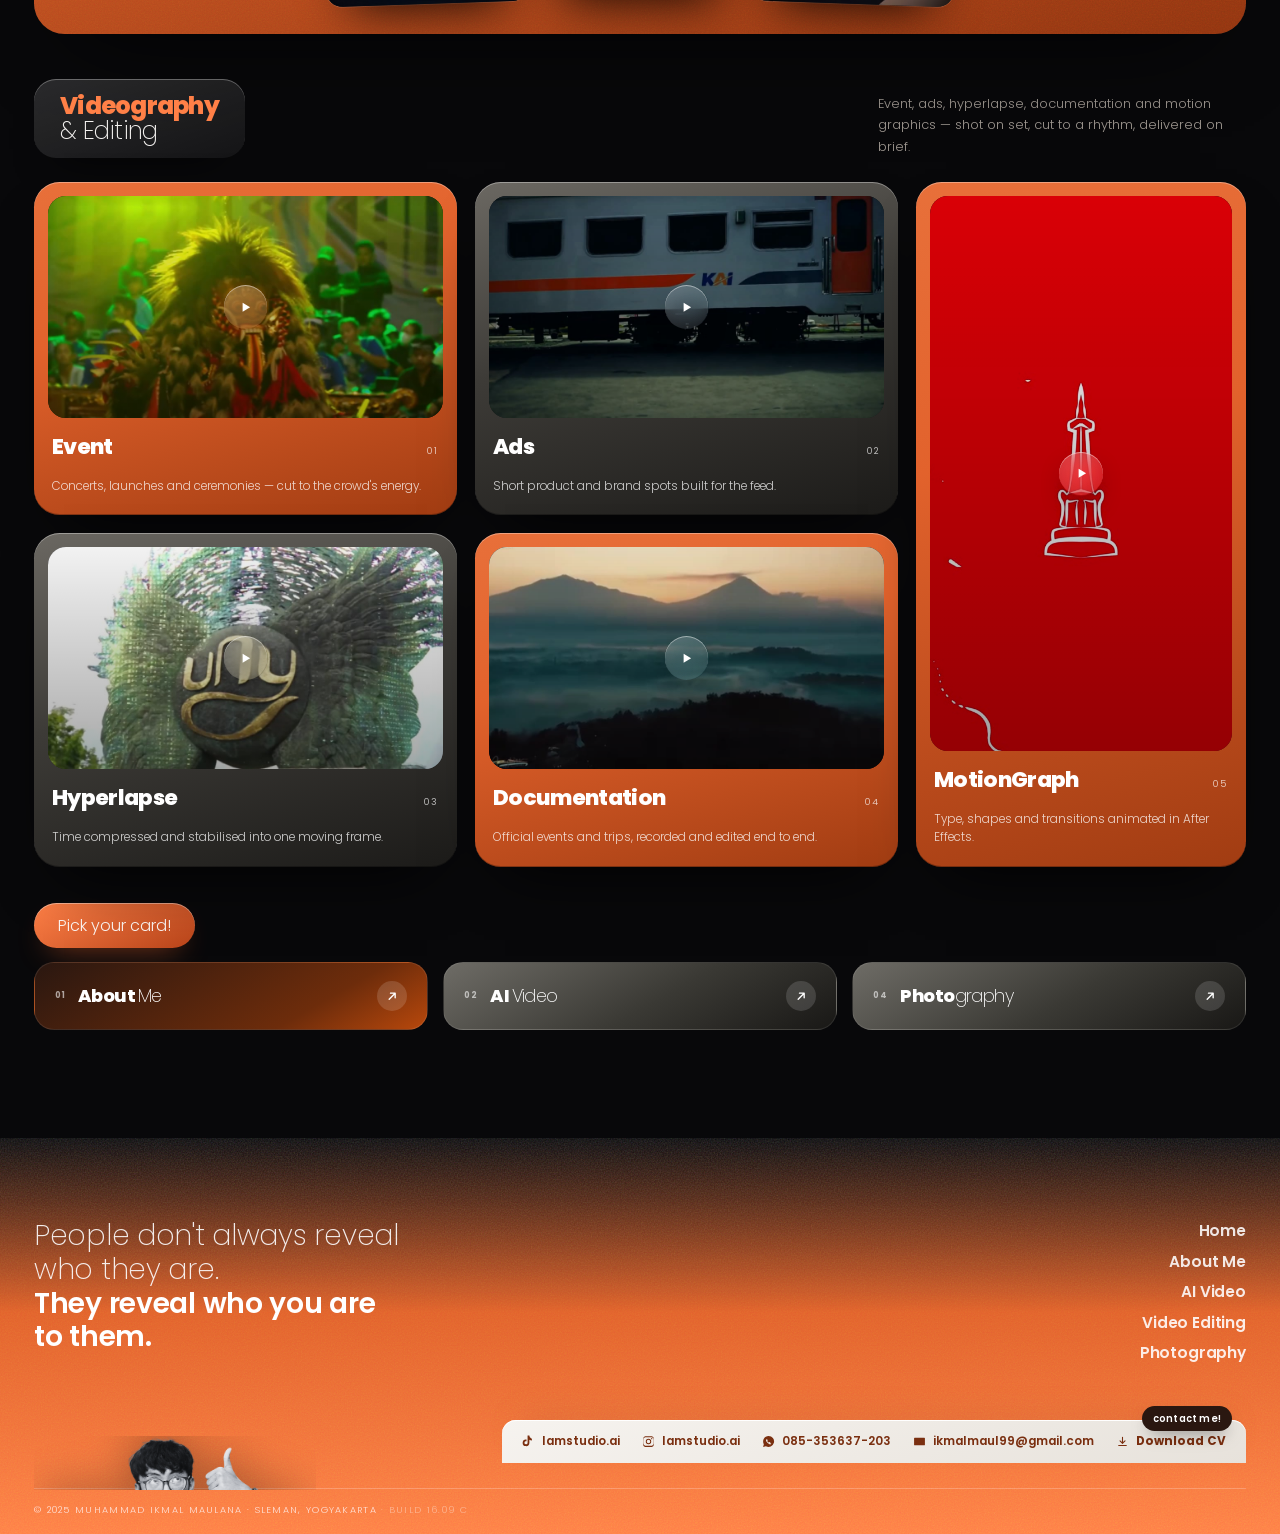
==== commit 8f7d0948: "no, name card, footer." ====
--- a/editing.html
+++ b/editing.html
@@ -3,7 +3,7 @@
 <head>
 <meta charset="UTF-8">
 <meta name="viewport" content="width=device-width, initial-scale=1, viewport-fit=cover">
-<title>Editing & Videography — Ikmal Maulana</title>
+<title>Video Editing — Ikmal Maulana</title>
 <meta name="description" content="Two years as lead editor for a content creator. Event, ads, hyperlapse, documentation and motion graphics.">
 <meta name="author" content="Muhammad Ikmal Maulana">
 <meta name="theme-color" content="#08080a">
@@ -12,7 +12,7 @@
      Alamat live: https://lamkicam.github.io/ikmal-portfolioo
      Kalau nanti pindah ke domain sendiri, ganti semua alamat di bawah ini. -->
 <meta property="og:type" content="website">
-<meta property="og:title" content="Editing & Videography — Ikmal Maulana">
+<meta property="og:title" content="Video Editing — Ikmal Maulana">
 <meta property="og:description" content="Two years as lead editor for a content creator. Event, ads, hyperlapse, documentation and motion graphics.">
 <meta property="og:url" content="https://lamkicam.github.io/ikmal-portfolioo/editing.html">
 <meta property="og:image" content="https://lamkicam.github.io/ikmal-portfolioo/assets/share/og-editing.jpg">
@@ -20,7 +20,7 @@
 <meta property="og:image:height" content="630">
 <meta property="og:locale" content="en_US">
 <meta name="twitter:card" content="summary_large_image">
-<meta name="twitter:title" content="Editing & Videography — Ikmal Maulana">
+<meta name="twitter:title" content="Video Editing — Ikmal Maulana">
 <meta name="twitter:description" content="Two years as lead editor for a content creator. Event, ads, hyperlapse, documentation and motion graphics.">
 <meta name="twitter:image" content="https://lamkicam.github.io/ikmal-portfolioo/assets/share/og-editing.jpg">
 
@@ -51,10 +51,10 @@
 
   <div class="nav-mid glass">
     <a href="index.html" class="mono">Home</a>
-    <a href="introduction.html" class="mono">Introduction</a>
-    <a href="prompter.html" class="mono">Prompter</a>
-    <a href="editing.html" class="mono on" aria-current="page">Editing</a>
-    <a href="photograph.html" class="mono">Photograph</a>
+    <a href="introduction.html" class="mono">About Me</a>
+    <a href="prompter.html" class="mono">AI Video</a>
+    <a href="editing.html" class="mono on" aria-current="page">Video Editing</a>
+    <a href="photograph.html" class="mono">Photography</a>
   </div>
 
   <div class="nav-end">
@@ -67,10 +67,10 @@
 
 <!-- ░░ MOBILE SHEET ░░ -->
 <div class="sheet glass" id="sheet">
-  <a href="introduction.html">Introduction <i>01</i></a>
-  <a href="prompter.html">Prompter <i>02</i></a>
-  <a href="editing.html" aria-current="page">Editing <i>03</i></a>
-  <a href="photograph.html">Photograph <i>04</i></a>
+  <a href="introduction.html">About Me <i>01</i></a>
+  <a href="prompter.html">AI Video <i>02</i></a>
+  <a href="editing.html" aria-current="page">Video Editing <i>03</i></a>
+  <a href="photograph.html">Photography <i>04</i></a>
   <a href="mailto:ikmalmaul99@gmail.com">Contact <i>→</i></a>
 </div>
 
@@ -80,7 +80,7 @@
 
     <header class="ch-head rv">
       <span class="ch-no">Chapter 03</span>
-      <h2 class="ch-title">Editing<em>?</em></h2>
+      <h2 class="ch-title">Video <em>Editing</em></h2>
       <span class="ch-rule"></span>
     </header>
 
@@ -212,17 +212,17 @@
       <div class="next-row">
         <a href="introduction.html" class="next-card warm">
           <span class="nc-no">01</span>
-          <span class="nc-name">Introduction<em>?</em></span>
+          <span class="nc-name">About <em>Me</em></span>
           <span class="nc-go"><svg class="ico ico-arrow" viewBox="0 0 24 24" aria-hidden="true" focusable="false"><path d="M7 17 17 7M9.2 7H17v7.8"/></svg></span>
         </a>
         <a href="prompter.html" class="next-card cool">
           <span class="nc-no">02</span>
-          <span class="nc-name">Prompter<em>??</em></span>
+          <span class="nc-name">AI <em>Video</em></span>
           <span class="nc-go"><svg class="ico ico-arrow" viewBox="0 0 24 24" aria-hidden="true" focusable="false"><path d="M7 17 17 7M9.2 7H17v7.8"/></svg></span>
         </a>
         <a href="photograph.html" class="next-card cool">
           <span class="nc-no">04</span>
-          <span class="nc-name">Photograph<em>?</em></span>
+          <span class="nc-name">Photo<em>graphy</em></span>
           <span class="nc-go"><svg class="ico ico-arrow" viewBox="0 0 24 24" aria-hidden="true" focusable="false"><path d="M7 17 17 7M9.2 7H17v7.8"/></svg></span>
         </a>
       </div>
@@ -238,10 +238,10 @@
       <p class="foot-quote">People don't always reveal who they are.<br><b>They reveal who you are to them.</b></p>
       <nav class="foot-nav" aria-label="Footer">
         <a href="index.html">Home</a>
-        <a href="introduction.html">Introduction</a>
-        <a href="prompter.html">Prompter</a>
-        <a href="editing.html">Editing</a>
-        <a href="photograph.html">Photograph</a>
+        <a href="introduction.html">About Me</a>
+        <a href="prompter.html">AI Video</a>
+        <a href="editing.html">Video Editing</a>
+        <a href="photograph.html">Photography</a>
       </nav>
     </div>
 
@@ -251,13 +251,15 @@
       </div>
       <div class="foot-contact">
         <span class="foot-tag">contact me!</span>
-        <a href="https://www.tiktok.com/@lamkilol" target="_blank" rel="noopener"><svg viewBox="0 0 24 24"><path d="M16.6 5.8a5 5 0 0 1-3-4.8h-3.3v13.4a2.9 2.9 0 1 1-2-2.8V8.2a6.2 6.2 0 1 0 5.3 6.1V8.7a8.2 8.2 0 0 0 4.7 1.5V6.9a5 5 0 0 1-1.7-1.1z"/></svg><span>lamkilol</span></a>
+        <a href="https://www.tiktok.com/@lamstudio.ai" target="_blank" rel="noopener" aria-label="TikTok lamstudio.ai"><svg viewBox="0 0 24 24"><path d="M16.6 5.8a5 5 0 0 1-3-4.8h-3.3v13.4a2.9 2.9 0 1 1-2-2.8V8.2a6.2 6.2 0 1 0 5.3 6.1V8.7a8.2 8.2 0 0 0 4.7 1.5V6.9a5 5 0 0 1-1.7-1.1z"/></svg><span>lamstudio.ai</span></a>
+        <a href="https://www.instagram.com/lamstudio.ai/" target="_blank" rel="noopener" aria-label="Instagram lamstudio.ai"><svg viewBox="0 0 24 24"><path d="M12 2.2c3.2 0 3.6 0 4.9.07 1.2.05 1.8.25 2.2.42.6.22 1 .48 1.4.9.43.42.7.82.92 1.4.17.43.37 1.05.42 2.2.06 1.3.07 1.7.07 4.9s0 3.6-.07 4.9c-.05 1.2-.25 1.8-.42 2.2-.22.6-.49 1-.92 1.4-.42.43-.82.7-1.4.92-.43.17-1.05.37-2.2.42-1.3.06-1.7.07-4.9.07s-3.6 0-4.9-.07c-1.2-.05-1.8-.25-2.2-.42a3.9 3.9 0 0 1-1.4-.92 3.9 3.9 0 0 1-.92-1.4c-.17-.43-.37-1.05-.42-2.2C2.2 15.6 2.2 15.2 2.2 12s0-3.6.07-4.9c.05-1.2.25-1.8.42-2.2.22-.6.49-1 .92-1.4.42-.43.82-.7 1.4-.92.43-.17 1.05-.37 2.2-.42C8.4 2.2 8.8 2.2 12 2.2zm0 1.8c-3.1 0-3.5 0-4.8.07-1.1.05-1.7.24-2 .4-.5.2-.9.43-1.3.83-.4.4-.64.8-.84 1.3-.15.4-.34 1-.39 2.1C2.6 10 2.6 10.4 2.6 12s0 2 .07 3.3c.05 1.1.24 1.7.4 2 .2.5.43.9.83 1.3.4.4.8.64 1.3.84.4.15 1 .34 2.1.39 1.3.06 1.7.07 4.8.07s3.5 0 4.8-.07c1.1-.05 1.7-.24 2-.4.5-.2.9-.43 1.3-.83.4-.4.64-.8.84-1.3.15-.4.34-1 .39-2.1.06-1.3.07-1.7.07-3.3s0-2-.07-3.3c-.05-1.1-.24-1.7-.4-2a3.5 3.5 0 0 0-.83-1.3 3.5 3.5 0 0 0-1.3-.84c-.4-.15-1-.34-2.1-.39C15.5 4 15.1 4 12 4zM12 7a5 5 0 1 1 0 10 5 5 0 0 1 0-10zm0 1.8a3.2 3.2 0 1 0 0 6.4 3.2 3.2 0 0 0 0-6.4zM17.9 5.6a1.2 1.2 0 1 1 0 2.4 1.2 1.2 0 0 1 0-2.4z"/></svg><span>lamstudio.ai</span></a>
         <a href="https://wa.me/6285353637203" target="_blank" rel="noopener"><svg viewBox="0 0 24 24"><path d="M12 2a10 10 0 0 0-8.6 15L2 22l5.2-1.4A10 10 0 1 0 12 2zm5.3 14.1c-.2.6-1.3 1.2-1.8 1.2-.5.1-1 .1-1.7-.1a12 12 0 0 1-5.7-5c-.4-.7-.7-1.5-.7-2.2 0-.8.4-1.4.7-1.7.2-.2.4-.3.6-.3h.5c.2 0 .4 0 .5.4l.7 1.7c0 .2 0 .3-.1.5l-.3.4c-.1.1-.3.3-.1.5.4.7 1 1.3 1.6 1.8.5.3.8.5 1 .3l.6-.6c.2-.2.3-.2.5-.1l1.6.8c.2.1.3.2.3.3 0 .1 0 .5-.2 1z"/></svg><span>085-353637-203</span></a>
         <a href="mailto:ikmalmaul99@gmail.com"><svg viewBox="0 0 24 24"><path d="M3 5h18a1 1 0 0 1 1 1v12a1 1 0 0 1-1 1H3a1 1 0 0 1-1-1V6a1 1 0 0 1 1-1zm9 8L4.3 7h15.4L12 13z"/></svg><span>ikmalmaul99@gmail.com</span></a>
-      </div>
-    </div>
-
-    <p class="foot-copy">© 2025 Muhammad Ikmal Maulana · Sleman, Yogyakarta <span class="build">· build 15.09 j</span></p>
+        <a class="cv-link" href="assets/cv/Ikmal-Maulana-CV.pdf" download><svg viewBox="0 0 24 24"><path d="M12 3.2a1 1 0 0 1 1 1v8.9l2.9-2.9a1 1 0 1 1 1.4 1.42l-4.6 4.6a1 1 0 0 1-1.4 0l-4.6-4.6A1 1 0 0 1 8.1 10.2l2.9 2.9V4.2a1 1 0 0 1 1-1zM5 18.4h14a1 1 0 0 1 0 2H5a1 1 0 0 1 0-2z"/></svg><span>Download CV</span></a>
+      </div>
+    </div>
+
+    <p class="foot-copy">© 2025 Muhammad Ikmal Maulana · Sleman, Yogyakarta <span class="build">· build 16.09 c</span></p>
   </div>
 </footer>
 
--- a/assets/style.css
+++ b/assets/style.css
@@ -2230,3 +2230,18 @@
 .shot.playing .play i .ico-play{display:none}
 .shot.playing .play i .ico-pause{display:block}
 .plate .go .ico,.nc-go .ico,.lede-cta i .ico{width:1.15em;height:1.15em}
+
+
+/* ── CV download ── 16 Sep 2026
+   Primary action on the Introduction page, so it inverts against the orange
+   contact pills instead of joining them. In the footer bar it is just one
+   more item and inherits that row's fill:currentColor icon treatment. */
+.say-links a.cv{
+  display:inline-flex;align-items:center;gap:8px;
+  background:#fff;color:#2a1710;
+  box-shadow:inset 0 -1px 0 rgba(0,0,0,.08),0 10px 24px -14px rgba(0,0,0,.7);
+}
+.say-links a.cv:hover{filter:none;background:#fff8f3}
+.say-links a.cv .ico-dl{display:block;width:14px;height:14px}
+.say-links a.cv .ico-dl svg{width:100%;height:100%;fill:currentColor;display:block}
+.foot-contact a.cv-link{font-weight:700}
